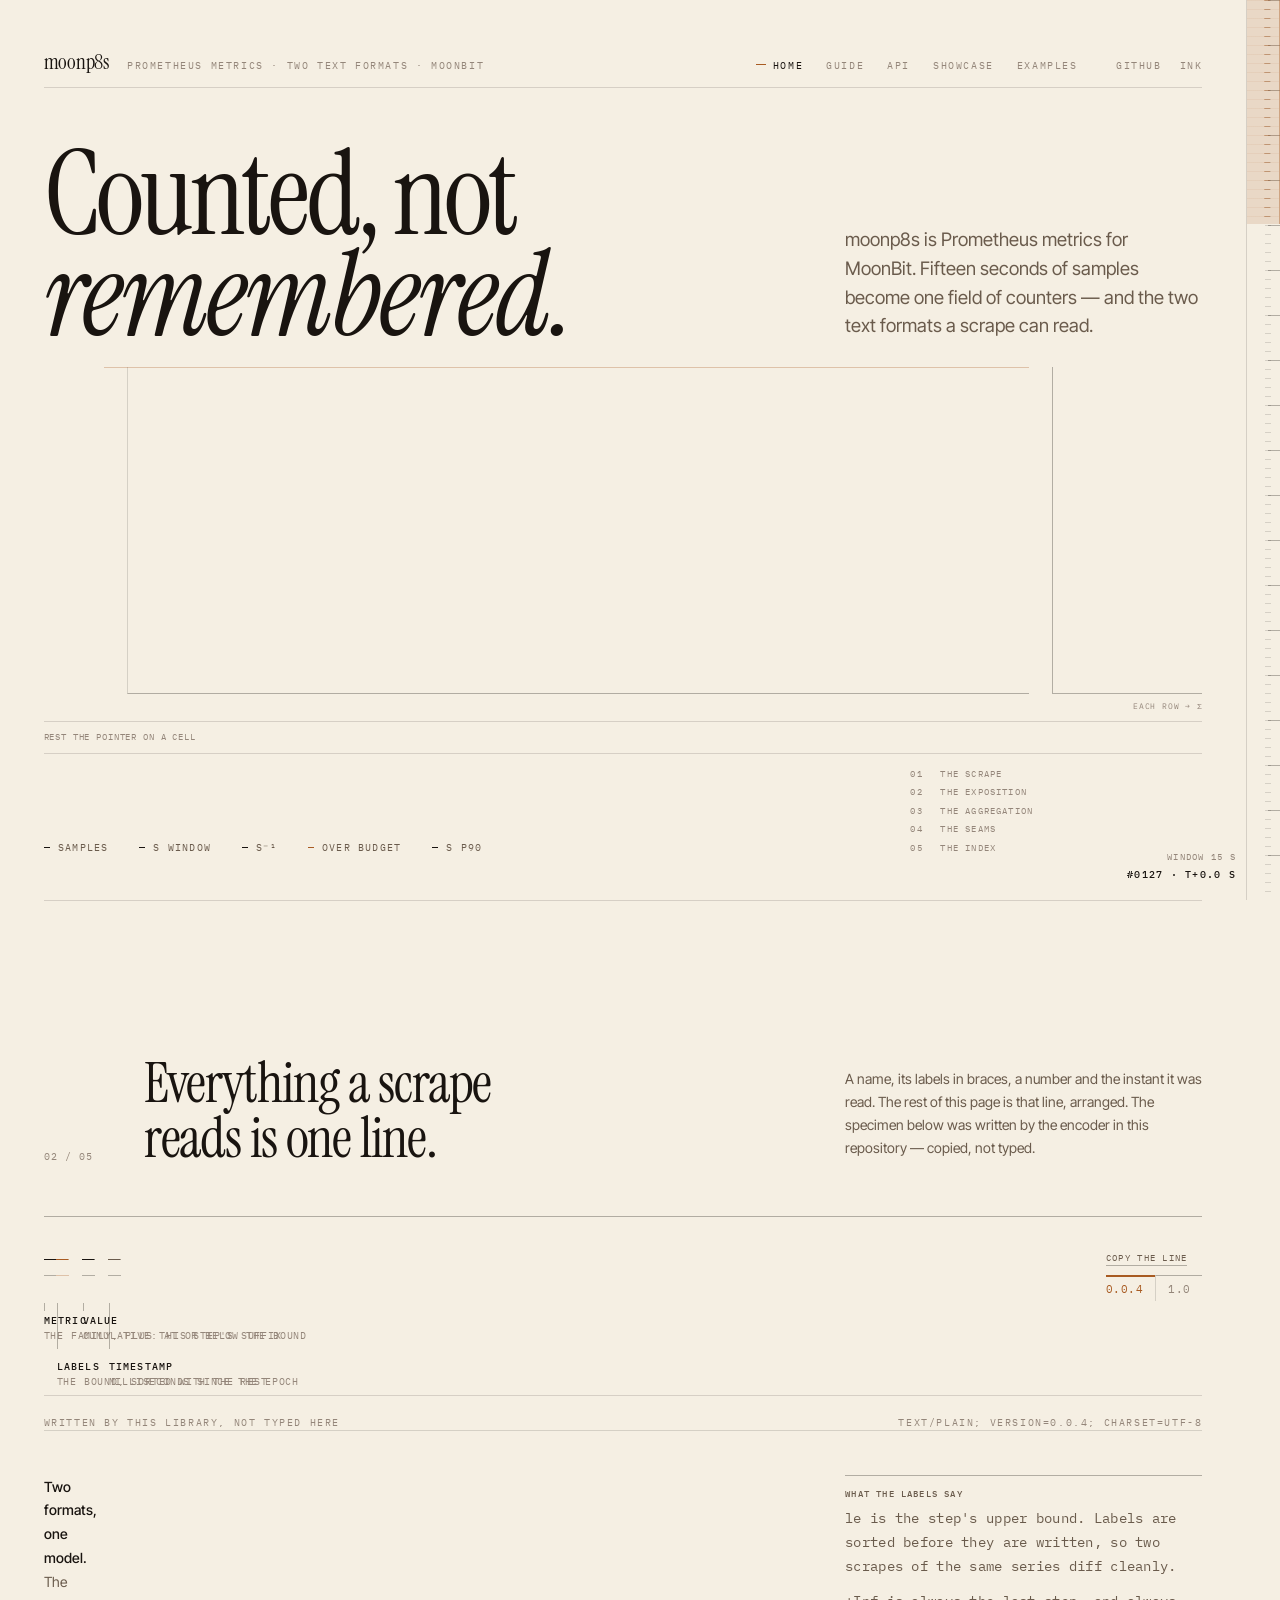
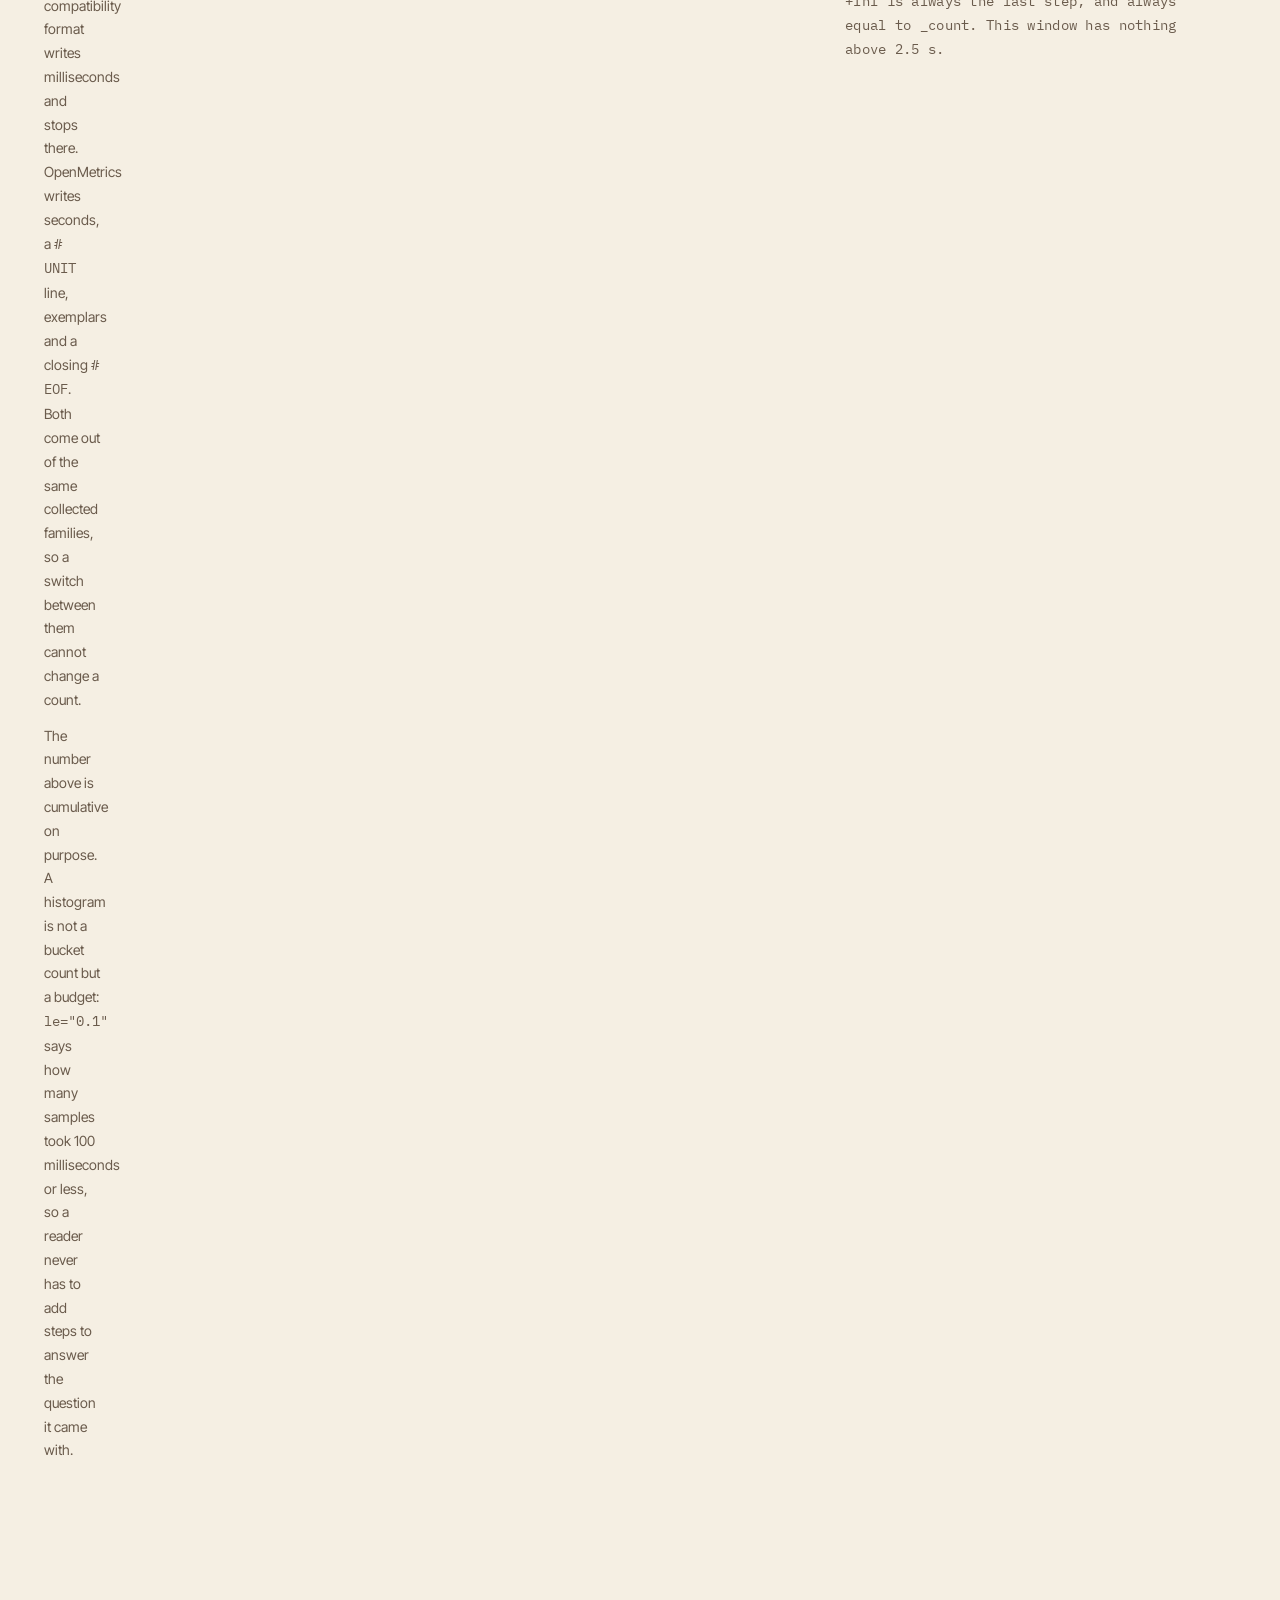
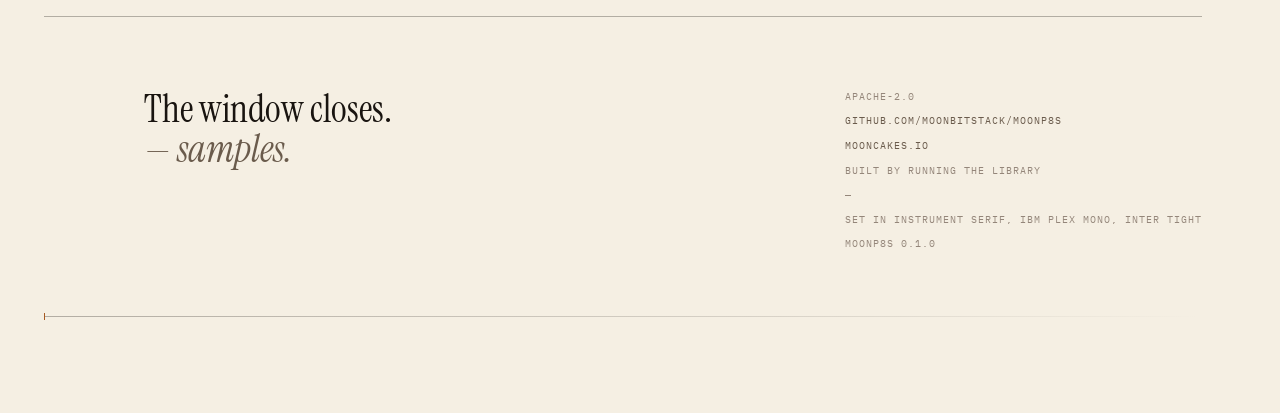
==== docs/index.html @ c06ca7cc "feat(docs): add the front plate, its sample field, and the exposition plate. Signed-off-by: Leo Chen" ====
<!doctype html>
<html lang="en" data-theme="dark">
  <head>
    <meta charset="utf-8" />
    <meta name="viewport" content="width=device-width, initial-scale=1" />
    <title>moonp8s — Prometheus metrics for MoonBit</title>
    <meta
      name="description"
      content="Prometheus metrics for MoonBit: counters, gauges, histograms, summaries and the two text exposition formats a scrape can read."
    />
    <meta name="color-scheme" content="dark light" />
    <link
      rel="icon"
      href="data:image/svg+xml,%3Csvg xmlns='http://www.w3.org/2000/svg' viewBox='0 0 16 16'%3E%3Crect width='16' height='16' fill='%230c0a08'/%3E%3Cpath d='M3 3.5h10M3 8h10M3 12.5h10' stroke='%23f2ebe0' stroke-opacity='.3'/%3E%3Cpath d='M6 2v12' stroke='%23e9a05c'/%3E%3C/svg%3E"
    />
    <link rel="preconnect" href="https://fonts.googleapis.com" />
    <link rel="preconnect" href="https://fonts.gstatic.com" crossorigin />
    <link
      href="https://fonts.googleapis.com/css2?family=Instrument+Serif:ital@0;1&family=IBM+Plex+Mono:wght@400;500&family=Inter+Tight:wght@400;500&display=swap"
      rel="stylesheet"
    />
    <link rel="stylesheet" href="style.css" />
    <script src="theme.js"></script>
    <script src="version.js"></script>
  </head>
  <body data-ruler="window">
    <a class="skip" href="#main">Skip to the text</a>

    <!-- The page's scrollbar: a measuring scale, fixed, so it costs no layout. -->
    <div
      class="ruler"
      id="ruler"
      role="scrollbar"
      aria-controls="main"
      aria-orientation="vertical"
      aria-valuemin="0"
      aria-valuemax="100"
      aria-valuenow="0"
      aria-label="Position in the sheet"
      tabindex="0"
    >
      <div class="ruler-thumb" id="ruler-thumb"></div>
    </div>
    <div class="ruler-readout" aria-hidden="true">
      <span id="readout-window">window 15 s</span>
      <b id="readout-line">#0127 · T+0.0 s</b>
    </div>

    <div class="sheet" id="main">
      <header class="masthead">
        <div class="topline">
          <span class="brand">
            <a class="wordmark" href="./">moonp8s</a>
            <span class="marginalia wide-only"
              >Prometheus metrics · two text formats · MoonBit</span
            >
            <span class="marginalia narrow-only">Prometheus · MoonBit</span>
          </span>
          <nav class="nav" aria-label="Sections">
            <a href="./" aria-current="page">Home</a>
            <a href="guide.html">Guide</a>
            <a href="api.html">API</a>
            <a href="showcase.html">Showcase</a>
            <a href="examples.html">Examples</a>
          </nav>
          <span class="toplinks">
            <a class="toplink" href="https://github.com/moonbitstack/moonp8s">GitHub</a>
            <button class="theme" id="theme" type="button" aria-label="Switch plate">
              paper
            </button>
          </span>
        </div>

        <div class="masthead-head">
          <h1 class="display">Counted, not<br /><em>remembered.</em></h1>
          <p class="lede">
            moonp8s is Prometheus metrics for MoonBit. Fifteen seconds of samples
            become one field of counters — and the two text formats a scrape can
            read.
          </p>
        </div>

        <div class="field-wrap" id="plate-1" data-ruler-section="the scrape">
          <div class="field" id="field">
            <div class="row-labels" id="row-labels" aria-hidden="true"></div>
            <div class="cells" id="cells" role="img" aria-label="Samples of one scrape, by second and by bucket"></div>
            <div class="fold" id="fold" aria-hidden="true"></div>
            <div class="scan" id="scan" aria-hidden="true"></div>
            <div class="budget-rule" id="budget-rule" aria-hidden="true"></div>
          </div>
          <div class="field-axis" aria-hidden="true">
            <span></span>
            <div class="ticks" id="ticks"></div>
            <span class="legend">each row → Σ</span>
          </div>
          <div class="field-readout" id="field-readout">
            <span class="hint">rest the pointer on a cell</span>
            <span id="field-hover"></span>
          </div>
        </div>

        <div class="masthead-foot">
          <div class="facts">
            <span class="fact"><b id="fact-samples">—</b> samples</span>
            <span class="fact"><b id="fact-window">—</b> s window</span>
            <span class="fact"><b id="fact-rate">—</b> s⁻¹</span>
            <span class="fact is-over"><b id="fact-over">—</b> over budget</span>
            <span class="fact"><b id="fact-p90">—</b> s p90</span>
          </div>
          <nav class="masthead-index" aria-label="Plates">
            <a href="#plate-1"><span>01</span>the scrape</a>
            <a href="#plate-2"><span>02</span>the exposition</a>
            <a href="#plate-3"><span>03</span>the aggregation</a>
            <a href="#plate-4"><span>04</span>the seams</a>
            <a href="#plate-5"><span>05</span>the index</a>
          </nav>
        </div>
      </header>

      <section class="plate" id="plate-2" data-ruler-section="the exposition">
        <div class="plate-head">
          <span class="plate-no">02 / 05</span>
          <h2>Everything a scrape reads is one line.</h2>
          <p class="note">
            A name, its labels in braces, a number and the instant it was read. The
            rest of this page is that line, arranged. The specimen below was written
            by the encoder in this repository — copied, not typed.
          </p>
        </div>
        <div class="plate-body">
          <div class="specimen-wrap">
            <div class="specimen-head">
              <p class="specimen" id="specimen">
                <span class="field" data-field="name">—</span><span class="field is-label" data-field="labels">—</span>
                <span class="field is-value" data-field="value">—</span>
                <span class="field is-time" data-field="time">—</span>
              </p>
              <div>
                <button class="copy" type="button" data-copy="#specimen">copy the line</button>
                <div class="stops" role="group" aria-label="Exposition format">
                  <button class="stop" type="button" data-format="text" aria-pressed="true">
                    0.0.4
                  </button>
                  <button class="stop" type="button" data-format="openmetrics" aria-pressed="false">
                    1.0
                  </button>
                </div>
              </div>
            </div>
            <div class="annotations" id="annotations">
              <div class="annotation" data-for="name">
                <b>metric</b>the family, plus this step's suffix
              </div>
              <div class="annotation" data-for="labels">
                <b>labels</b>the bound, sorted with the rest
              </div>
              <div class="annotation" data-for="value">
                <b>value</b>cumulative: at or below the bound
              </div>
              <div class="annotation" data-for="time">
                <b>timestamp</b><span id="time-note">milliseconds since the epoch</span>
              </div>
            </div>
            <div class="specimen-foot">
              <p class="specimen-note marginalia">written by this library, not typed here</p>
              <p class="marginalia" id="content-type">text/plain; version=0.0.4; charset=utf-8</p>
            </div>
          </div>

          <div class="header-note">
            <div>
              <p>
                <b>Two formats, one model.</b> The compatibility format writes
                milliseconds and stops there. OpenMetrics writes seconds, a
                <code># UNIT</code> line, exemplars and a closing <code># EOF</code>.
                Both come out of the same collected families, so a switch between
                them cannot change a count.
              </p>
              <p>
                The number above is cumulative on purpose. A histogram is not a
                bucket count but a budget: <code>le="0.1"</code> says how many
                samples took 100 milliseconds or less, so a reader never has to add
                steps to answer the question it came with.
              </p>
            </div>
            <aside class="side">
              <b>What the labels say</b>
              <p>
                <code>le</code> is the step's upper bound. Labels are sorted before
                they are written, so two scrapes of the same series diff cleanly.
              </p>
              <p>
                <code>+Inf</code> is always the last step, and always equal to
                <code>_count</code>. This window has nothing above 2.5 s.
              </p>
            </aside>
          </div>
        </div>
      </section>

      <footer class="colophon">
        <p class="end">The window closes.<br /><em><span id="end-line">— samples.</span></em></p>
        <div class="meta">
          <span>Apache-2.0</span>
          <a href="https://github.com/moonbitstack/moonp8s">github.com/moonbitstack/moonp8s</a>
          <a href="https://mooncakes.io/docs/moonbitstack/moonp8s">mooncakes.io</a>
          <span>Built by running the library</span>
          <span id="colophon-count">—</span>
          <span>Set in Instrument Serif, IBM Plex Mono, Inter Tight</span>
          <span>moonp8s <span data-version>—</span></span>
        </div>
        <div class="end-tick" aria-hidden="true"></div>
      </footer>
    </div>

    <script type="module" src="engine/moonp8s.js"></script>
    <script type="module" src="site.js"></script>
    <script type="module" src="home.js"></script>
  </body>
</html>
---- docs/style.css ----
/* Copyright 2026 Leo Cheng
   SPDX-License-Identifier: Apache-2.0

   One sheet: a warm dark field and a warm paper field, three faces, one accent,
   rules only. Nothing here is a card, a shadow or a gradient mesh.

   The instrument is a field of samples, not a line: the right edge is the page's
   scrollbar drawn as a measuring scale, and the front plate counts a window into
   it. */

/* ---------------------------------------------------------------- tokens */

:root {
  --pad: clamp(16px, 3.4vw, 56px);
  --max: 1280px;
  /* The scale on the right edge is the scrollbar, so the sheet keeps that much
     room clear rather than drawing under its own hand. */
  --rail: 34px;
  --serif: "Instrument Serif", "Times New Roman", serif;
  --mono: "IBM Plex Mono", ui-monospace, "SFMono-Regular", monospace;
  --sans: "Inter Tight", -apple-system, "Segoe UI", system-ui, sans-serif;

  /* The dark plate: charcoal with a little red in it, the way a darkroom is warm. */
  --field: #0c0a08;
  --field-soft: #14100b;
  --ink: #f2ebe0;
  --ink-dim: #a79b8c;
  --ink-faint: #6e6358;
  --rule: rgba(242, 235, 224, 0.12);
  --rule-strong: rgba(242, 235, 224, 0.26);
  --grid: rgba(242, 235, 224, 0.055);
  --grid-cell: rgba(242, 235, 224, 0.09);
  --accent: #e9a05c;
  --accent-dim: rgba(233, 160, 92, 0.38);
  --accent-raise: rgba(233, 160, 92, 0.58);
  --accent-faint: rgba(233, 160, 92, 0.16);
  --accent-ink: #191006;
}

:root[data-theme="light"] {
  /* The paper plate: uncoated stock, printed in a brown-black ink. */
  --field: #f5efe3;
  --field-soft: #ece4d4;
  --ink: #191410;
  --ink-dim: #6a5b4c;
  --ink-faint: #94867a;
  --rule: rgba(25, 20, 16, 0.14);
  --rule-strong: rgba(25, 20, 16, 0.3);
  --grid: rgba(25, 20, 16, 0.07);
  --grid-cell: rgba(25, 20, 16, 0.11);
  --accent: #a85b22;
  --accent-dim: rgba(168, 91, 34, 0.3);
  --accent-raise: rgba(168, 91, 34, 0.5);
  --accent-faint: rgba(168, 91, 34, 0.16);
  --accent-ink: #f5efe3;
}

*,
*::before,
*::after {
  box-sizing: border-box;
}

/* What the reader sees is what they would type: no `->` drawn as an arrow. Form
   controls do not inherit this, so they are named here as well. */
html,
button,
input,
textarea,
select,
code,
pre {
  font-variant-ligatures: no-contextual;
}

html {
  background: var(--field);
  /* The page scrollbar is the scale on the right edge: a fixed element, so hiding
     the native one costs no layout. Chrome reads the webkit rules; the standard
     properties sit behind the feature query so they cannot win there and turn the
     overflow check into a false pass. */
}

@supports selector(::-webkit-scrollbar) {
  html::-webkit-scrollbar {
    width: 0;
    height: 0;
  }
  pre::-webkit-scrollbar {
    width: 6px;
    height: 6px;
  }
  pre::-webkit-scrollbar-track {
    background: transparent;
  }
  pre::-webkit-scrollbar-thumb {
    background: var(--rule-strong);
    border-radius: 99px;
  }
  pre:hover::-webkit-scrollbar-thumb {
    background: var(--ink-faint);
  }
}

@supports not selector(::-webkit-scrollbar) {
  html {
    scrollbar-width: none;
  }
  pre {
    scrollbar-width: thin;
    scrollbar-color: var(--rule-strong) transparent;
  }
}

body {
  margin: 0;
  padding-right: var(--rail);
  background: var(--field);
  color: var(--ink);
  font-family: var(--sans);
  font-size: 16px;
  line-height: 1.62;
  font-synthesis: none;
  -webkit-font-smoothing: antialiased;
  -webkit-tap-highlight-color: transparent;
  text-rendering: optimizeLegibility;
  transition: background-color 240ms ease, color 240ms ease;
}

/* Interaction surfaces are read with the pointer, not copied: a selection box
   dragged across a field of marks is noise, and it steals the gesture the plate is
   built around. Prose, code, signatures, results and copyable strings stay
   selectable. */
.ruler,
.ruler-readout,
.topline,
.nav,
.masthead-index,
.field,
.field-axis,
.field-readout,
.specimen-head .stops,
.foot,
.colophon .meta a,
.page-kicker,
.plate-no,
.copy,
.marginalia,
.facts,
.lab-hint,
.lab-send {
  -webkit-user-select: none;
  user-select: none;
}

body.is-dragging {
  -webkit-user-select: none;
  user-select: none;
}

.skip {
  position: fixed;
  left: 12px;
  top: -60px;
  z-index: 9;
  padding: 8px 12px;
  background: var(--accent);
  color: var(--accent-ink);
  font-family: var(--mono);
  font-size: 11px;
  letter-spacing: 0.08em;
  transition: top 160ms ease;
}

.skip:focus {
  top: 12px;
}

::selection {
  background: var(--accent);
  color: var(--accent-ink);
}

/* ---------------------------------------------------------------- type */

.display,
h1,
h2,
h3 {
  font-family: var(--serif);
  font-weight: 400;
  letter-spacing: -0.02em;
  margin: 0;
  text-wrap: balance;
}

.display {
  font-size: clamp(50px, 9.2vw, 128px);
  line-height: 0.86;
  letter-spacing: -0.035em;
}

.display em {
  font-style: italic;
  letter-spacing: -0.02em;
}

p {
  margin: 0;
}

.lede {
  font-size: clamp(16px, 1.45vw, 19px);
  line-height: 1.55;
  max-width: 34ch;
  color: var(--ink-dim);
}

.mono,
.marginalia,
.plate-no,
pre,
code,
.index-row {
  font-family: var(--mono);
  font-variant-ligatures: no-contextual;
}

.marginalia {
  font-size: 10px;
  line-height: 1.5;
  letter-spacing: 0.16em;
  text-transform: uppercase;
  color: var(--ink-faint);
  display: block;
}

a {
  color: inherit;
  text-decoration: none;
  border-bottom: 1px solid var(--rule-strong);
  padding-bottom: 1px;
  transition: border-color 160ms ease, color 160ms ease;
}

a:hover {
  color: var(--accent);
  border-color: var(--accent);
}

a:focus-visible,
button:focus-visible {
  outline: 1px solid var(--accent);
  outline-offset: 3px;
}

/* ---------------------------------------------------------------- frame */

.sheet {
  position: relative;
  z-index: 1;
  max-width: var(--max);
  margin: 0 auto;
  padding: 0 var(--pad);
}

/* the scale: the page's own scrollbar */
.ruler {
  position: fixed;
  top: 0;
  right: 0;
  z-index: 4;
  width: var(--rail);
  height: 100vh;
  cursor: grab;
  touch-action: none;
  border-left: 1px solid var(--rule);
  background:
    repeating-linear-gradient(
        to bottom,
        var(--rule) 0 1px,
        transparent 1px 9px
      )
      no-repeat right 9px top 0 / 6px 100%,
    repeating-linear-gradient(
        to bottom,
        var(--rule-strong) 0 1px,
        transparent 1px 45px
      )
      no-repeat right 0 top 0 / 12px 100%;
}

/* The thumb is the moving band: the full width of the rail, a wash of accent
   carrying its own graduations, and a solid accent edge on the right. It is the
   only part that moves, and it moves with the pointer, so the transform has no
   transition — a drag must not lag behind the hand. Only the tone eases. */
.ruler-thumb {
  position: absolute;
  right: 0;
  top: 0;
  width: 100%;
  height: 68px;
  border-right: 1px solid var(--accent);
  background-color: var(--accent-dim);
  background-image:
    repeating-linear-gradient(
      to bottom,
      var(--accent-faint) 0 1px,
      transparent 1px 9px
    ),
    repeating-linear-gradient(to bottom, var(--accent) 0 1px, transparent 1px 9px);
  background-repeat: no-repeat, no-repeat;
  background-position: 0 0, right 9px top 0;
  background-size: 100% 100%, 6px 100%;
  opacity: 0.92;
  transition: opacity 200ms ease, background-color 200ms ease;
}

/* Coming up the sheet, the mark is dimmed but never gone: a scrollbar that hides
   itself at the top reads as a scrollbar that is not there. */
.ruler.is-top .ruler-thumb {
  opacity: 0.5;
}

.ruler:hover .ruler-thumb,
.ruler:focus-visible .ruler-thumb,
body.is-dragging .ruler-thumb {
  opacity: 1;
  background-color: var(--accent-raise);
}

body.is-dragging .ruler {
  cursor: grabbing;
}

.ruler:focus-visible {
  outline: 1px solid var(--accent);
  outline-offset: -1px;
}

/* The readout: window, scrape, second. Three facts about where in the sheet the
   reader is, set as the caption to a scale. */
.ruler-readout {
  position: fixed;
  right: calc(var(--rail) + 10px);
  bottom: 16px;
  z-index: 4;
  text-align: right;
  font-family: var(--mono);
  font-size: 9px;
  letter-spacing: 0.14em;
  text-transform: uppercase;
  color: var(--ink-faint);
  line-height: 1.85;
  pointer-events: none;
}

.ruler-readout b {
  display: block;
  color: var(--ink);
  font-weight: 500;
  font-size: 10px;
}

/* ---------------------------------------------------------------- masthead */

.masthead {
  height: 100svh;
  min-height: 736px;
  display: grid;
  grid-template-rows: auto auto minmax(180px, 1fr) auto;
  gap: 0;
  padding: 0 0 var(--pad);
  position: relative;
}

.narrow-only {
  display: none;
}

.topline {
  display: flex;
  justify-content: space-between;
  align-items: baseline;
  gap: 18px clamp(16px, 3vw, 40px);
  flex-wrap: wrap;
  padding: 0.35em 0 12px;
  border-bottom: 1px solid var(--rule);
  /* The one element that survives a navigation, so a cross-page view transition
     can carry it between the tall front plate and the compact inner plates. */
  view-transition-name: site-header;
}

/* The front plate is allowed the extra drop: the same header, set lower. */
.masthead .topline {
  padding-top: calc(var(--pad) + 8px);
}

.brand {
  display: flex;
  align-items: baseline;
  gap: 18px;
  min-width: 0;
}

.wordmark {
  font-family: var(--serif);
  font-size: 21px;
  line-height: 1;
  letter-spacing: -0.01em;
  color: var(--ink);
  border-bottom: 0;
  padding: 0;
}

.wordmark:hover {
  color: var(--accent);
  border-bottom: 0;
}

.nav {
  display: flex;
  align-items: baseline;
  gap: clamp(12px, 1.8vw, 26px);
  margin-left: auto;
}

.nav a {
  font-family: var(--mono);
  font-size: 10px;
  letter-spacing: 0.16em;
  text-transform: uppercase;
  color: var(--ink-faint);
  border-bottom: 0;
  padding: 0;
  white-space: nowrap;
}

.nav a:hover {
  color: var(--ink);
  border-bottom: 0;
}

.nav a[aria-current="page"] {
  color: var(--ink);
}

.nav a[aria-current="page"]::before {
  content: "";
  display: inline-block;
  width: 10px;
  height: 1px;
  margin-right: 7px;
  background: var(--accent);
  vertical-align: middle;
  transform: translateY(-1px);
}

.toplinks {
  display: flex;
  align-items: baseline;
  gap: 18px;
}

.toplink,
.theme {
  font-family: var(--mono);
  font-size: 10px;
  letter-spacing: 0.16em;
  text-transform: uppercase;
  color: var(--ink-faint);
  border-bottom: 0;
}

.toplink:hover {
  color: var(--ink);
  border-bottom: 0;
}

.theme {
  appearance: none;
  background: none;
  border: 0;
  padding: 0;
  margin: 0;
  cursor: pointer;
  border-bottom: 1px solid transparent;
  transition: color 160ms ease, border-color 160ms ease;
}

.theme:hover {
  color: var(--ink);
  border-bottom-color: var(--rule-strong);
}

.masthead-head {
  display: grid;
  grid-template-columns: repeat(12, minmax(0, 1fr));
  gap: 0 var(--pad);
  align-items: end;
  padding: clamp(26px, 4.6vw, 56px) 0 clamp(10px, 1.6vw, 22px);
}

.masthead-head h1 {
  grid-column: 1 / span 8;
}

.masthead-head .lede {
  grid-column: 9 / span 4;
  padding-bottom: 6px;
}

/* ---------------------------------------------------------------- the field */

/* One scrape, drawn: fifteen columns of seconds across, one row per bucket, every
   sample a hairline where it landed. The column of bars at the right edge is the
   same counters read the other way — each row of the field, summed. */
.field-wrap {
  position: relative;
  display: grid;
  grid-template-rows: minmax(0, 1fr) auto auto;
  min-height: 0;
}

.field {
  position: relative;
  display: grid;
  grid-template-columns: 60px minmax(0, 1fr) clamp(104px, 13%, 176px);
  grid-template-rows: minmax(0, 1fr);
  gap: 0 clamp(12px, 1.8vw, 26px);
  min-height: 0;
}

.row-labels {
  display: grid;
  grid-template-rows: repeat(15, minmax(0, 1fr));
  height: 100%;
  min-height: 0;
}

.row-labels span {
  display: flex;
  align-items: center;
  justify-content: flex-end;
  padding-right: 8px;
  font-family: var(--mono);
  font-size: 8.5px;
  letter-spacing: 0.02em;
  color: var(--ink-dim);
  white-space: nowrap;
}

.row-labels span.is-edge {
  color: var(--ink-faint);
}

.row-labels span.is-budget {
  color: var(--accent);
}

.cells {
  display: grid;
  grid-template-columns: repeat(15, minmax(0, 1fr));
  grid-template-rows: repeat(15, minmax(0, 1fr));
  height: 100%;
  min-height: 0;
  border-left: 1px solid var(--rule);
  border-bottom: 1px solid var(--rule-strong);
}

.cell {
  border-right: 1px solid var(--grid-cell);
  border-top: 1px solid var(--grid-cell);
  display: flex;
  flex-wrap: wrap;
  align-content: flex-end;
  gap: 1px;
  padding: 2px 2px 2px 1px;
  overflow: hidden;
  position: relative;
}

.cell i {
  width: 1px;
  height: 8px;
  background: var(--ink-faint);
  opacity: 0.6;
}

.cell i.is-over {
  background: var(--accent);
  opacity: 1;
}

.cell:hover {
  outline: 1px solid var(--accent-dim);
  outline-offset: -1px;
}

.cell.is-row {
  outline: 1px solid var(--accent-faint);
  outline-offset: -1px;
}

/* The budget: one hairline across the field, on the boundary between the last
   bucket inside the threshold and the first one outside it. */
.budget-rule {
  position: absolute;
  left: 60px;
  right: calc(clamp(104px, 13%, 176px) + clamp(12px, 1.8vw, 26px));
  border-top: 1px solid var(--accent-dim);
  pointer-events: none;
  z-index: 2;
}

/* The scan: one pass, when the plate first comes into view. The only motion the
   field gets, and it says what the plate is about — a window being read. */
.scan {
  position: absolute;
  top: 0;
  bottom: 0;
  width: 1px;
  background: var(--accent);
  opacity: 0;
  pointer-events: none;
  z-index: 3;
}

.field.is-drawn .scan {
  animation: sweep 1500ms cubic-bezier(0.16, 0.8, 0.2, 1) 1;
}

@keyframes sweep {
  0% {
    opacity: 0;
    transform: translateX(0);
  }
  8% {
    opacity: 0.85;
  }
  92% {
    opacity: 0.85;
  }
  100% {
    opacity: 0;
    transform: translateX(var(--sweep, 800px));
  }
}

/* the fold: one bar per row, drawn as the row's own sum */
.fold {
  position: relative;
  display: grid;
  grid-template-rows: repeat(15, minmax(0, 1fr));
  height: 100%;
  min-height: 0;
  border-left: 1px solid var(--rule-strong);
  border-bottom: 1px solid var(--rule-strong);
}

.fold-row {
  position: relative;
  display: flex;
  align-items: center;
  border-top: 1px solid var(--grid);
}

.fold-row i {
  display: block;
  height: 7px;
  width: 0;
  background: var(--ink-faint);
  opacity: 0.75;
  transition: width 900ms cubic-bezier(0.16, 0.8, 0.2, 1);
  transition-delay: calc(var(--i, 0) * 42ms + 240ms);
}

.fold-row i.is-over {
  background: var(--accent);
  opacity: 1;
}

.field.is-drawn .fold-row i {
  width: var(--w, 0%);
}

.fold-row span {
  position: absolute;
  left: calc(var(--w, 0%) + 6px);
  font-family: var(--mono);
  font-size: 8px;
  letter-spacing: 0.02em;
  color: var(--ink-faint);
  white-space: nowrap;
  opacity: 0;
  transition: opacity 240ms ease 700ms;
}

.field.is-drawn .fold-row span {
  opacity: 1;
}

.fold-row.is-row {
  background: var(--accent-faint);
}

.field-axis {
  display: grid;
  grid-template-columns: 60px minmax(0, 1fr) clamp(104px, 13%, 176px);
  gap: 0 clamp(12px, 1.8vw, 26px);
  margin-top: 6px;
}

.field-axis .ticks {
  display: grid;
  grid-template-columns: repeat(15, minmax(0, 1fr));
}

.field-axis .ticks span {
  font-family: var(--mono);
  font-size: 8.5px;
  letter-spacing: 0.04em;
  color: var(--ink-faint);
}

.field-axis .legend {
  font-family: var(--mono);
  font-size: 8px;
  letter-spacing: 0.1em;
  text-transform: uppercase;
  color: var(--ink-faint);
  text-align: right;
  white-space: nowrap;
}

.field-readout {
  display: flex;
  justify-content: space-between;
  gap: 10px 32px;
  margin-top: 8px;
  padding-top: 8px;
  padding-right: 96px;
  border-top: 1px solid var(--rule);
  font-family: var(--mono);
  font-size: 9.5px;
  letter-spacing: 0.06em;
  color: var(--ink-dim);
  min-height: 32px;
  flex-wrap: wrap;
}

.field-readout b {
  color: var(--ink);
  font-weight: 500;
}

.field-readout .hint {
  color: var(--ink-faint);
  text-transform: uppercase;
  letter-spacing: 0.1em;
  font-size: 8.5px;
}

/* ---------------------------------------------------------------- masthead foot */

.masthead-foot {
  display: flex;
  justify-content: space-between;
  align-items: flex-end;
  gap: 16px 40px;
  flex-wrap: wrap;
  padding-top: 12px;
  padding-right: 96px;
  border-top: 1px solid var(--rule);
}

.facts {
  display: flex;
  gap: clamp(14px, 2.4vw, 34px);
  flex-wrap: wrap;
}

.fact {
  font-family: var(--mono);
  font-size: 10px;
  letter-spacing: 0.12em;
  text-transform: uppercase;
  color: var(--ink-dim);
}

.fact b {
  color: var(--ink);
  font-weight: 500;
}

.fact.is-over b {
  color: var(--accent);
}

.masthead-index {
  display: grid;
  gap: 2px;
  min-width: 196px;
}

.masthead-index a {
  display: flex;
  align-items: baseline;
  gap: 12px;
  font-family: var(--mono);
  font-size: 9px;
  letter-spacing: 0.13em;
  text-transform: uppercase;
  color: var(--ink-faint);
  border-bottom: 0;
  padding: 1px 0;
}

.masthead-index a span {
  width: 18px;
  color: var(--ink-faint);
}

.masthead-index a:hover {
  color: var(--ink);
  border-bottom: 0;
}

.masthead-index a:hover span {
  color: var(--accent);
}

/* ---------------------------------------------------------------- plates */

.plate {
  position: relative;
  border-top: 1px solid var(--rule);
  padding: clamp(72px, 12vw, 168px) 0;
  display: grid;
  grid-template-columns: repeat(12, minmax(0, 1fr));
  gap: 0 var(--pad);
}

.plate-head {
  grid-column: 1 / -1;
  display: grid;
  grid-template-columns: repeat(12, minmax(0, 1fr));
  gap: 0 var(--pad);
  align-items: end;
  margin-bottom: clamp(28px, 4vw, 56px);
}

.plate-no {
  grid-column: 1 / span 1;
  font-size: 10px;
  letter-spacing: 0.1em;
  color: var(--ink-faint);
  padding-top: 6px;
}

.plate-head h2 {
  grid-column: 2 / span 6;
  font-size: clamp(30px, 4.4vw, 62px);
  line-height: 0.98;
}

.plate-head .note {
  grid-column: 9 / span 4;
  color: var(--ink-dim);
  font-size: 14px;
  line-height: 1.65;
  padding-bottom: 6px;
}

.plate-body {
  grid-column: 1 / -1;
}

/* ---------------------------------------------------------------- specimen */

.specimen-wrap {
  position: relative;
  border-top: 1px solid var(--rule-strong);
  border-bottom: 1px solid var(--rule);
  padding: clamp(14px, 2vw, 26px) 0 0;
}

.specimen-head {
  display: flex;
  align-items: flex-start;
  justify-content: space-between;
  gap: 18px 24px;
}

.specimen {
  flex: 1 1 auto;
  min-width: 0;
  font-family: var(--mono);
  font-size: clamp(12px, 1.62vw, 21px);
  letter-spacing: -0.005em;
  line-height: 1.5;
  color: var(--ink);
  overflow-wrap: anywhere;
}

.specimen .field {
  position: relative;
  display: inline;
  padding-bottom: 3px;
  border-bottom: 1px solid var(--rule-strong);
}

.specimen .field.is-label {
  color: var(--accent);
  border-bottom-color: var(--accent-dim);
}

.specimen .field.is-value {
  color: var(--ink);
}

.specimen .field.is-time {
  color: var(--ink-dim);
}

.specimen .call {
  color: var(--ink);
}

.specimen-note {
  padding: 9px 0 0;
  text-align: right;
}

.copy {
  appearance: none;
  background: none;
  border: 0;
  border-bottom: 1px solid var(--rule-strong);
  border-radius: 0;
  padding: 0 0 2px;
  margin: 0;
  cursor: pointer;
  font-family: var(--mono);
  font-size: 9px;
  letter-spacing: 0.14em;
  text-transform: uppercase;
  color: var(--ink-dim);
  transition: color 160ms ease, border-color 160ms ease;
}

.copy:hover {
  color: var(--ink);
  border-bottom-color: var(--ink);
}

.copy.is-copied {
  color: var(--accent);
  border-bottom-color: var(--accent);
}

.stops {
  display: flex;
  align-items: baseline;
  gap: 0;
  margin-top: 6px;
}

.stop {
  appearance: none;
  background: none;
  border: 0;
  border-top: 1px solid var(--rule-strong);
  color: var(--ink-faint);
  font-family: var(--mono);
  font-size: 11px;
  letter-spacing: 0.04em;
  padding: 6px 12px 5px 0;
  margin: 0;
  cursor: pointer;
  transition: color 160ms ease, border-color 160ms ease;
  border-radius: 0;
}

.stop + .stop {
  padding-left: 12px;
  border-left: 1px solid var(--rule);
}

.stop:hover {
  color: var(--ink);
}

.stop[aria-pressed="true"] {
  color: var(--accent);
  border-top-color: var(--accent);
  box-shadow: inset 0 1px 0 var(--accent);
}

.annotations {
  position: relative;
  height: 92px;
  margin-top: 2px;
}

.annotation {
  position: absolute;
  top: 0;
  font-family: var(--mono);
  font-size: 10px;
  letter-spacing: 0.08em;
  text-transform: uppercase;
  color: var(--ink-faint);
  line-height: 1.55;
  white-space: nowrap;
  padding-top: 10px;
}

.annotation.is-lifted {
  top: 46px;
}

.annotations .tick {
  position: absolute;
  top: 0;
  width: 1px;
  height: 8px;
  background: var(--rule-strong);
}

.annotation b {
  display: block;
  color: var(--ink);
  font-weight: 500;
  letter-spacing: 0.12em;
}

.specimen-foot {
  display: flex;
  justify-content: space-between;
  align-items: baseline;
  gap: 12px 24px;
  flex-wrap: wrap;
  padding: 10px 0 0;
  border-top: 1px solid var(--rule);
}

.specimen-foot .marginalia {
  text-align: right;
}

.header-note {
  margin-top: clamp(28px, 4vw, 44px);
  display: grid;
  grid-template-columns: repeat(12, minmax(0, 1fr));
  gap: 0 var(--pad);
}

.header-note p {
  grid-column: 2 / span 6;
  color: var(--ink-dim);
  font-size: 14px;
  line-height: 1.7;
}

.header-note p + p {
  margin-top: 12px;
}

.header-note p b {
  color: var(--ink);
  font-weight: 500;
}

.header-note .side {
  grid-column: 9 / span 4;
  font-family: var(--mono);
  font-size: 9.5px;
  line-height: 1.8;
  letter-spacing: 0.03em;
  color: var(--ink-faint);
  border-top: 1px solid var(--rule-strong);
  padding-top: 10px;
  align-self: start;
}

.header-note .side b {
  display: block;
  font-size: 8.5px;
  font-weight: 500;
  letter-spacing: 0.14em;
  text-transform: uppercase;
  color: var(--ink-dim);
  margin-bottom: 6px;
}

.header-note .side code {
  color: var(--ink-dim);
}

/* ---------------------------------------------------------------- colophon */

.colophon {
  border-top: 1px solid var(--rule-strong);
  padding: clamp(36px, 6vw, 72px) 0 clamp(56px, 8vw, 96px);
  display: grid;
  grid-template-columns: repeat(12, minmax(0, 1fr));
  gap: 0 var(--pad);
  align-items: start;
}

.colophon .end {
  grid-column: 2 / span 4;
  font-family: var(--serif);
  font-size: clamp(24px, 3vw, 40px);
  line-height: 1.05;
}

.colophon .end em {
  font-style: italic;
  color: var(--ink-dim);
}

.colophon .meta {
  grid-column: 9 / span 4;
  display: flex;
  flex-direction: column;
  gap: 8px;
  font-family: var(--mono);
  font-size: 10px;
  letter-spacing: 0.1em;
  text-transform: uppercase;
  color: var(--ink-faint);
}

.colophon .meta a {
  border-bottom: 0;
  color: var(--ink-dim);
}

.colophon .meta a:hover {
  color: var(--accent);
}

.end-tick {
  grid-column: 1 / -1;
  height: 1px;
  margin-top: clamp(36px, 6vw, 64px);
  background: linear-gradient(90deg, var(--rule-strong), var(--rule) 60%, transparent);
  position: relative;
}

.end-tick::before {
  content: "";
  position: absolute;
  left: 0;
  top: -3px;
  width: 1px;
  height: 7px;
  background: var(--accent);
}

/* ---------------------------------------------------------------- narrow */

@media (width <= 1100px) {
  .brand .wide-only {
    display: none;
  }
  .fold-row span {
    display: none;
  }
}

@media (width <= 980px) {
  .masthead {
    height: auto;
    min-height: 0;
    padding-bottom: calc(var(--pad) * 0.6);
  }
  .masthead-head h1,
  .masthead-head .lede {
    grid-column: 1 / -1;
  }
  .masthead-head .lede {
    margin-top: 20px;
    max-width: 46ch;
  }
  .field-wrap {
    min-height: 380px;
  }
  .masthead-foot {
    padding-right: 0;
  }
  .masthead-index {
    display: none;
  }
  .plate-head h2,
  .plate-head .note,
  .plate-no {
    grid-column: 1 / -1;
  }
  .plate-no {
    padding-bottom: 10px;
  }
  .plate-head h2 {
    margin-bottom: 14px;
  }
  .header-note p {
    grid-column: 1 / -1;
  }
  .header-note .side {
    grid-column: 1 / -1;
    margin-top: 20px;
  }
  .colophon .end,
  .colophon .meta {
    grid-column: 1 / -1;
  }
  .colophon .meta {
    margin-top: 24px;
  }
}

@media (width <= 760px) {
  :root {
    /* A scrollbar still has to be draggable on a phone, but it can be a sliver. */
    --rail: 18px;
  }
  .ruler-readout {
    display: none;
  }
  .brand .marginalia {
    display: none;
  }
  .topline {
    gap: 12px 16px;
  }
  .nav {
    order: 3;
    width: 100%;
    margin-left: 0;
    justify-content: space-between;
    gap: 10px;
    padding-top: 9px;
    border-top: 1px solid var(--rule);
  }
  .field {
    grid-template-columns: 44px minmax(0, 1fr) 70px;
    gap: 0 8px;
  }
  .field-axis {
    grid-template-columns: 44px minmax(0, 1fr) 70px;
    gap: 0 8px;
  }
  .row-labels span {
    font-size: 6.5px;
    padding-right: 5px;
  }
  .cell i {
    height: 5px;
  }
  .budget-rule {
    left: 44px;
    right: calc(70px + 8px);
  }
  .field-axis .ticks span:nth-child(even) {
    visibility: hidden;
  }
  .field-axis .legend {
    font-size: 7px;
  }
  .field-readout {
    padding-right: 0;
    font-size: 9px;
  }
  .field-readout .hint {
    display: none;
  }
  .specimen-head {
    flex-direction: column;
    gap: 12px;
  }
  .specimen-head .copy {
    margin-top: 0;
  }
  .specimen {
    font-size: 11px;
  }
  .annotations {
    position: static;
    height: auto;
    display: flex;
    flex-direction: column;
    gap: 4px;
    padding: 12px 0 14px;
  }
  .annotation {
    position: static;
    white-space: normal;
    padding-top: 0;
    display: flex;
    gap: 8px;
    align-items: baseline;
  }
  .annotation b {
    display: inline;
    min-width: 84px;
  }
  .specimen-foot .marginalia {
    text-align: left;
  }
  .plate {
    padding: 56px 0;
  }
}

@media (width <= 640px) {
  .display {
    font-size: clamp(42px, 14vw, 72px);
  }
  .field-wrap {
    min-height: 320px;
  }
  .facts {
    gap: 6px 16px;
  }
  .fact {
    font-size: 9.5px;
    letter-spacing: 0.08em;
  }
  .wide-only {
    display: none;
  }
  .narrow-only {
    display: inline;
  }
}

/* ---------------------------------------------------------------- motion */

@media (prefers-reduced-motion: reduce) {
  *,
  *::before,
  *::after {
    animation-duration: 0.001ms !important;
    animation-iteration-count: 1 !important;
    transition-duration: 0.001ms !important;
  }
  .fold-row i {
    width: var(--w, 0%) !important;
  }
  .fold-row span {
    opacity: 1 !important;
  }
}

/* ---------------------------------------------------------------- crossing */

/* The header is the one named element, so moving between the tall front plate and
   a compact inner plate morphs its box rather than swapping it. Same-origin
   navigations only; a browser without view transitions just lands on the page. */
@view-transition {
  navigation: auto;
}

::view-transition-group(site-header) {
  animation-duration: 340ms;
  animation-timing-function: cubic-bezier(0.16, 0.8, 0.2, 1);
}

/* The sheet as a whole only cross-fades briefly: the header carries the motion,
   and a long page fade would compete with it. */
::view-transition-old(root),
::view-transition-new(root) {
  animation-duration: 180ms;
}

@media (prefers-reduced-motion: reduce) {
  ::view-transition-group(*),
  ::view-transition-old(*),
  ::view-transition-new(*) {
    animation: none !important;
  }
}
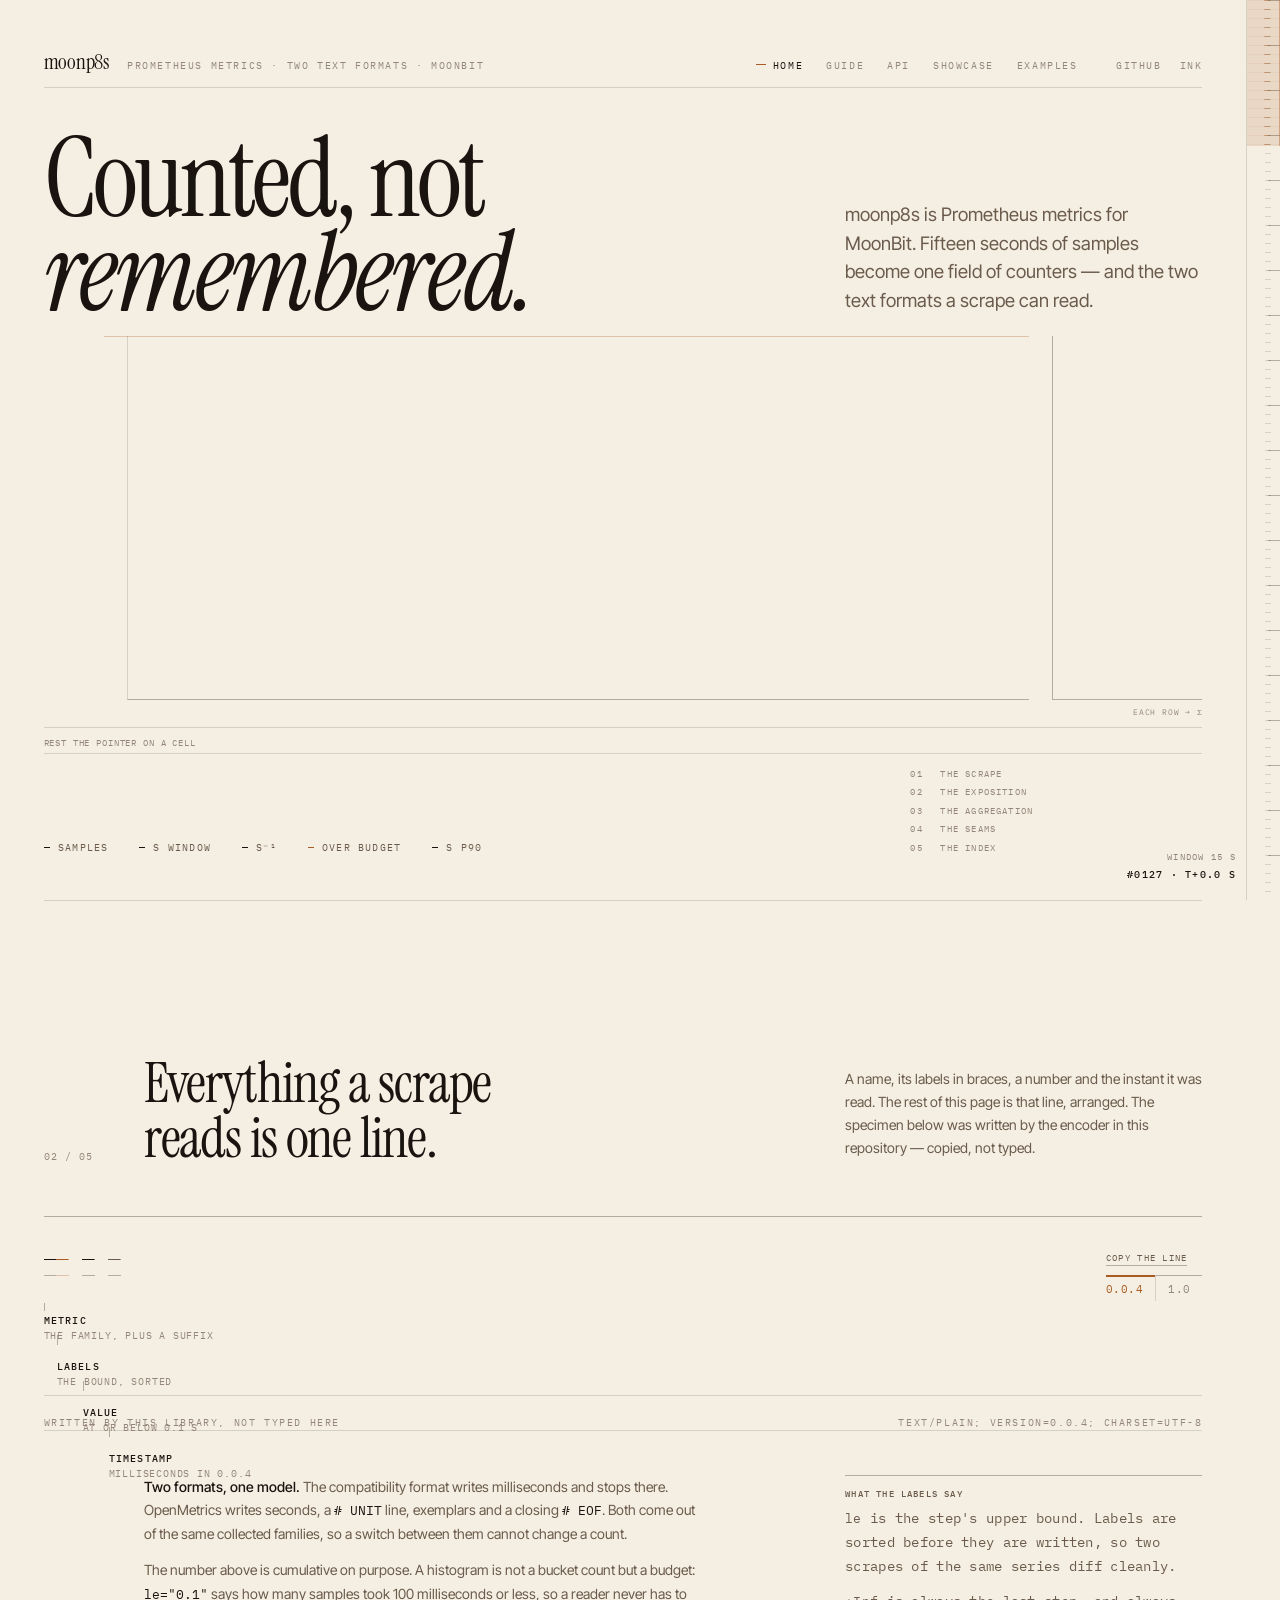
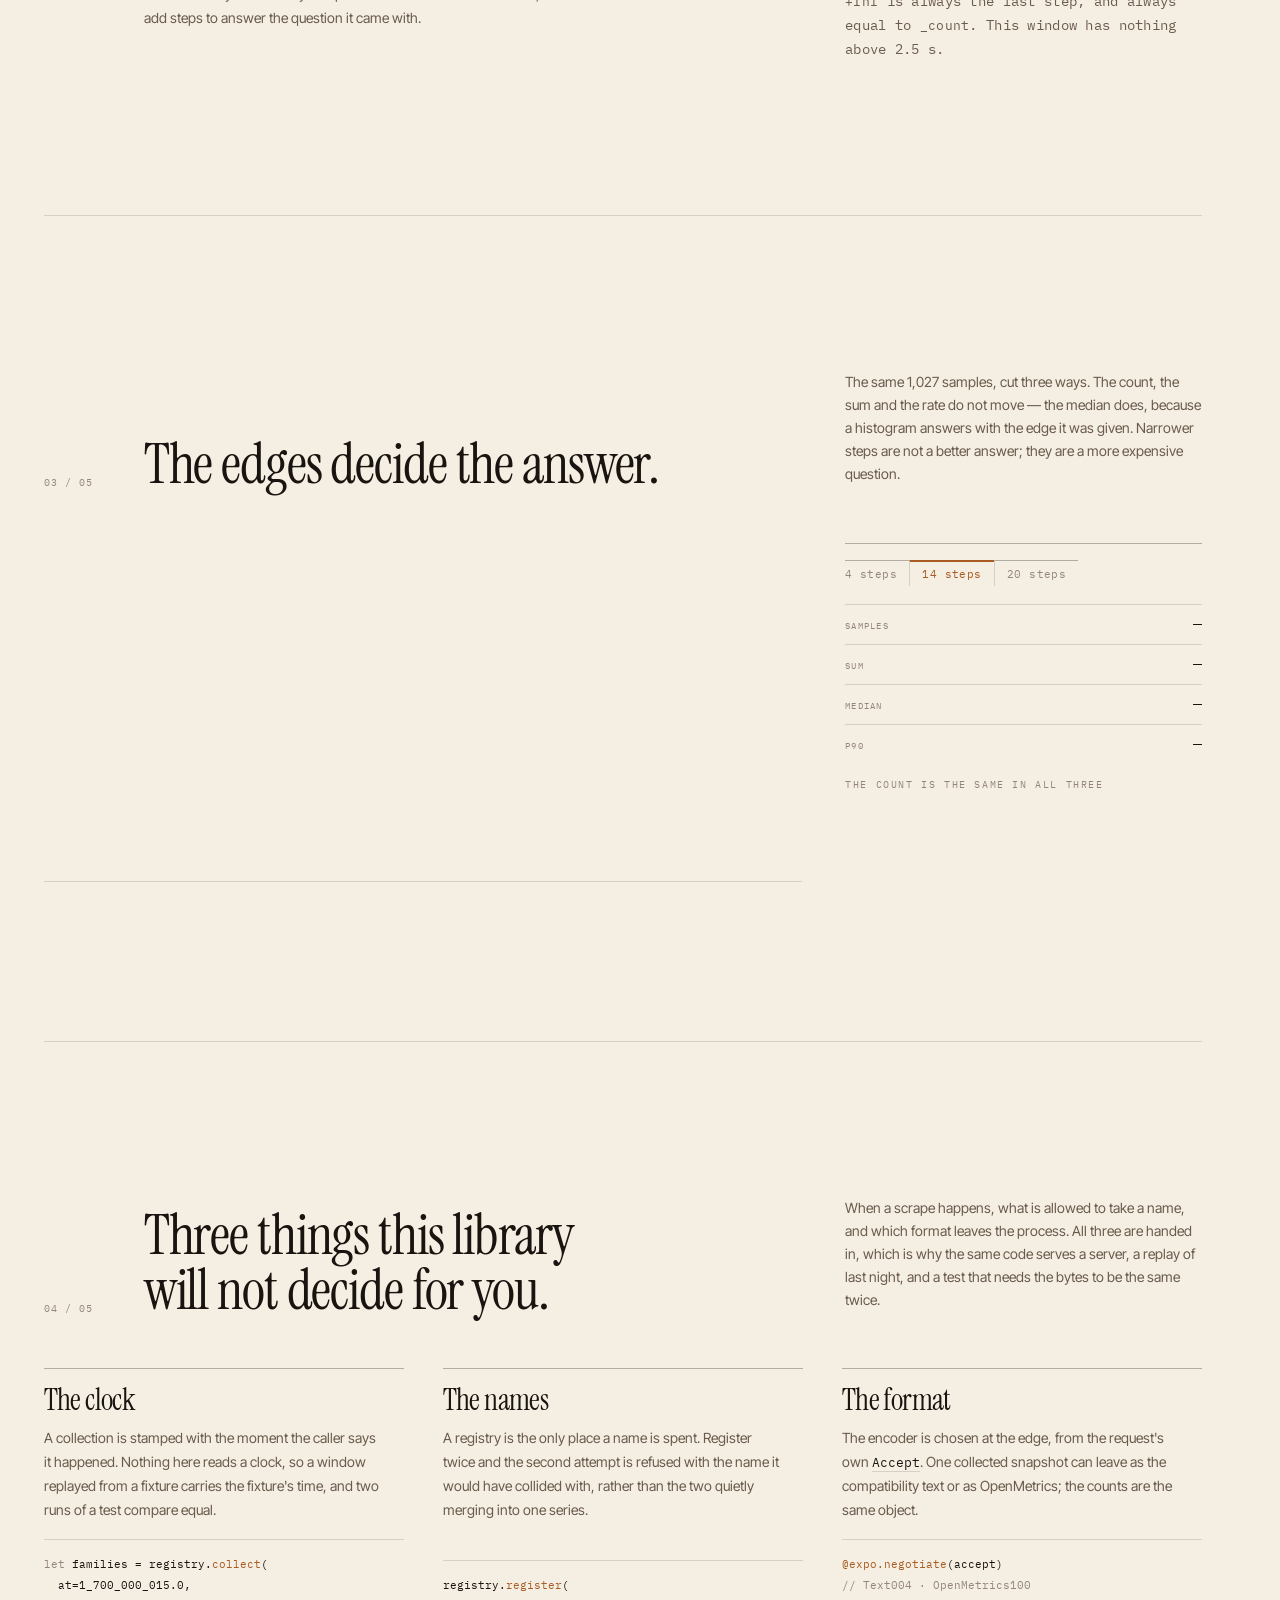
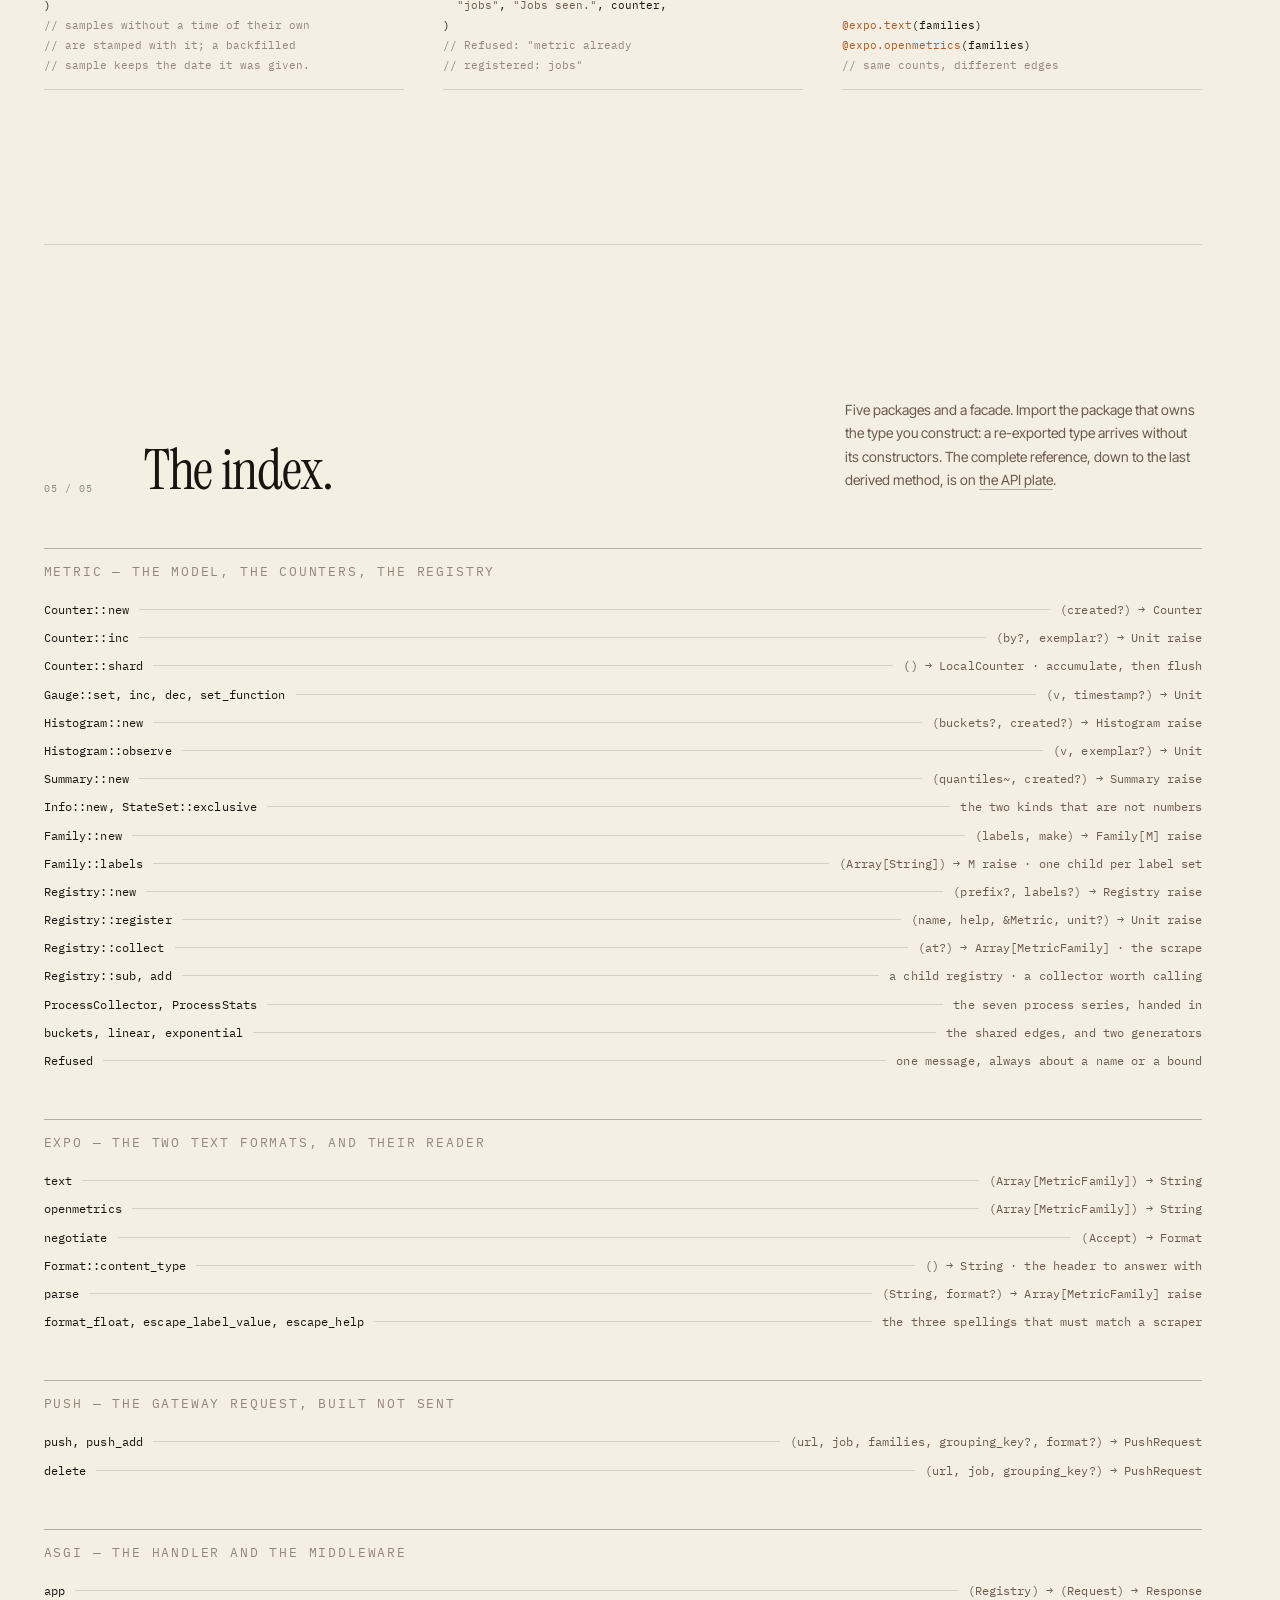
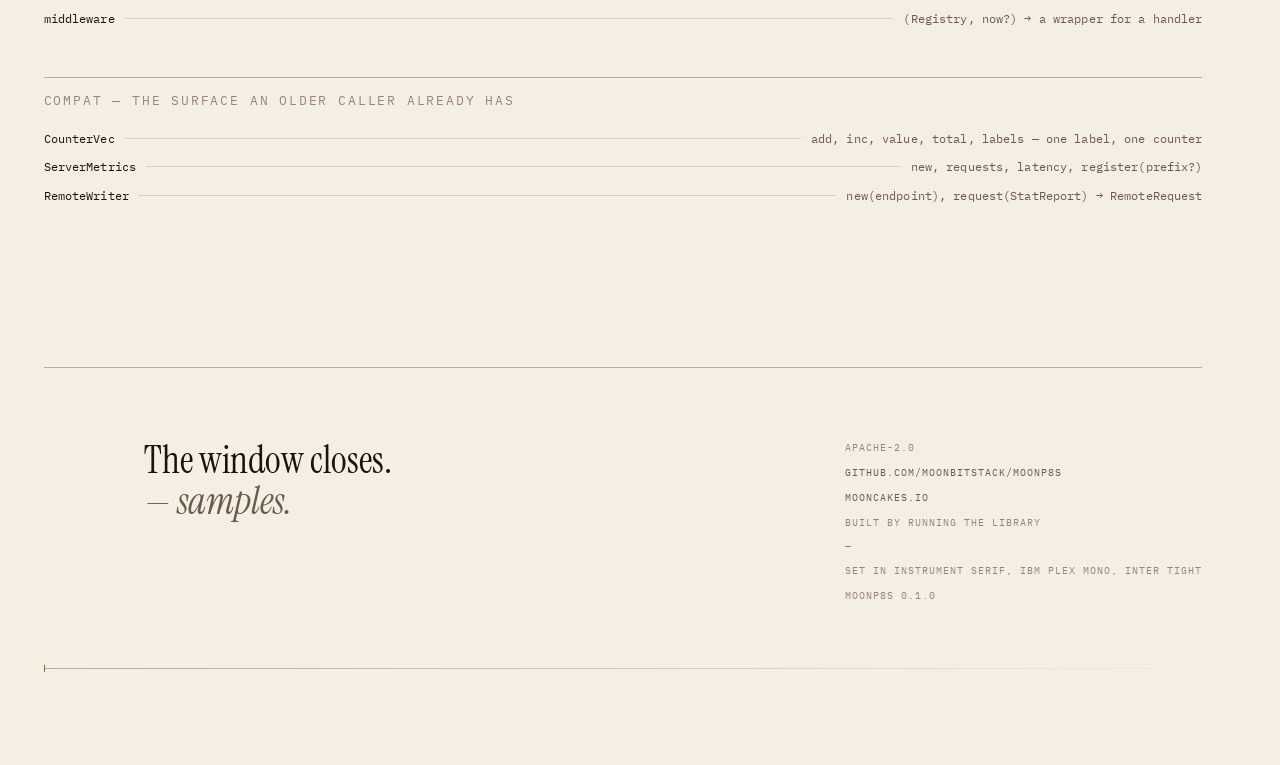
==== commit 734b4f20: "feat(docs): add the guide, the generated reference, the showcase, examples and 404. Signed-off-by: L" ====
--- a/docs/index.html
+++ b/docs/index.html
@@ -149,16 +149,16 @@
             </div>
             <div class="annotations" id="annotations">
               <div class="annotation" data-for="name">
-                <b>metric</b>the family, plus this step's suffix
+                <b>metric</b>the family, plus a suffix
               </div>
               <div class="annotation" data-for="labels">
-                <b>labels</b>the bound, sorted with the rest
+                <b>labels</b>the bound, sorted
               </div>
               <div class="annotation" data-for="value">
-                <b>value</b>cumulative: at or below the bound
+                <b>value</b>at or below 0.1 s
               </div>
               <div class="annotation" data-for="time">
-                <b>timestamp</b><span id="time-note">milliseconds since the epoch</span>
+                <b>timestamp</b><span id="time-note">milliseconds in 0.0.4</span>
               </div>
             </div>
             <div class="specimen-foot">
@@ -168,7 +168,7 @@
           </div>
 
           <div class="header-note">
-            <div>
+            <div class="prose">
               <p>
                 <b>Two formats, one model.</b> The compatibility format writes
                 milliseconds and stops there. OpenMetrics writes seconds, a
@@ -194,6 +194,169 @@
                 <code>_count</code>. This window has nothing above 2.5 s.
               </p>
             </aside>
+          </div>
+        </div>
+      </section>
+
+
+      <section class="plate" id="plate-3" data-ruler-section="the aggregation">
+        <div class="plate-head">
+          <span class="plate-no">03 / 05</span>
+          <h2>The edges decide the answer.</h2>
+          <p class="note">
+            The same 1,027 samples, cut three ways. The count, the sum and the rate do
+            not move — the median does, because a histogram answers with the edge it
+            was given. Narrower steps are not a better answer; they are a more
+            expensive question.
+          </p>
+        </div>
+        <div class="plate-body aggregate">
+          <div class="agg-plot">
+            <svg id="agg-svg" aria-hidden="true"></svg>
+            <div class="agg-axis" id="agg-axis"></div>
+          </div>
+          <div class="agg-side">
+            <div class="stops" role="group" aria-label="Bucket layout">
+              <button class="stop" type="button" data-binning="0" aria-pressed="false">
+                4 steps
+              </button>
+              <button class="stop" type="button" data-binning="1" aria-pressed="true">
+                14 steps
+              </button>
+              <button class="stop" type="button" data-binning="2" aria-pressed="false">
+                20 steps
+              </button>
+            </div>
+            <dl class="agg-read">
+              <div><dt>samples</dt><dd id="agg-n">—</dd></div>
+              <div><dt>sum</dt><dd id="agg-sum">—</dd></div>
+              <div><dt>median</dt><dd id="agg-median">—</dd></div>
+              <div><dt>p90</dt><dd id="agg-p90">—</dd></div>
+            </dl>
+            <p class="marginalia agg-hint" id="agg-hint">the count is the same in all three</p>
+          </div>
+        </div>
+      </section>
+
+      <section class="plate" id="plate-4" data-ruler-section="the seams">
+        <div class="plate-head">
+          <span class="plate-no">04 / 05</span>
+          <h2>Three things this library will not decide for you.</h2>
+          <p class="note">
+            When a scrape happens, what is allowed to take a name, and which format
+            leaves the process. All three are handed in, which is why the same code
+            serves a server, a replay of last night, and a test that needs the bytes
+            to be the same twice.
+          </p>
+        </div>
+        <div class="plate-body seams">
+          <div class="seam">
+            <h3>The clock</h3>
+            <p>
+              A collection is stamped with the moment the caller says it happened.
+              Nothing here reads a clock, so a window replayed from a fixture carries
+              the fixture's time, and two runs of a test compare equal.
+            </p>
+            <!-- nocheck: a fragment, not a program -->
+            <pre><code><span class="k">let</span> families = registry.<span class="a">collect</span>(
+  at=1_700_000_015.0,
+)
+<span class="c">// samples without a time of their own
+// are stamped with it; a backfilled
+// sample keeps the date it was given.</span></code></pre>
+          </div>
+          <div class="seam">
+            <h3>The names</h3>
+            <p>
+              A registry is the only place a name is spent. Register twice and the
+              second attempt is refused with the name it would have collided with,
+              rather than the two quietly merging into one series.
+            </p>
+            <!-- nocheck: a fragment, not a program -->
+            <pre><code>registry.<span class="a">register</span>(
+  <span class="s">"jobs"</span>, <span class="s">"Jobs seen."</span>, counter,
+)
+<span class="c">// Refused: "metric already
+// registered: jobs"</span></code></pre>
+          </div>
+          <div class="seam">
+            <h3>The format</h3>
+            <p>
+              The encoder is chosen at the edge, from the request's own
+              <code>Accept</code>. One collected snapshot can leave as the
+              compatibility text or as OpenMetrics; the counts are the same object.
+            </p>
+            <!-- nocheck: a fragment, not a program -->
+            <pre><code><span class="a">@expo.negotiate</span>(accept)
+<span class="c">// Text004 · OpenMetrics100</span>
+
+<span class="a">@expo.text</span>(families)
+<span class="a">@expo.openmetrics</span>(families)
+<span class="c">// same counts, different edges</span></code></pre>
+          </div>
+        </div>
+      </section>
+
+      <section class="plate" id="plate-5" data-ruler-section="the index">
+        <div class="plate-head">
+          <span class="plate-no">05 / 05</span>
+          <h2>The index.</h2>
+          <p class="note">
+            Five packages and a facade. Import the package that owns the type you
+            construct: a re-exported type arrives without its constructors. The
+            complete reference, down to the last derived method, is on
+            <a href="api.html">the API plate</a>.
+          </p>
+        </div>
+        <div class="plate-body">
+          <div class="index-group">
+            <h3>metric — the model, the counters, the registry</h3>
+            <div class="index-row"><span class="name">Counter::new</span><span class="leader"></span><span class="sig">(created?) → Counter</span></div>
+            <div class="index-row"><span class="name">Counter::inc</span><span class="leader"></span><span class="sig">(by?, exemplar?) → Unit raise</span></div>
+            <div class="index-row"><span class="name">Counter::shard</span><span class="leader"></span><span class="sig">() → LocalCounter · accumulate, then flush</span></div>
+            <div class="index-row"><span class="name">Gauge::set, inc, dec, set_function</span><span class="leader"></span><span class="sig">(v, timestamp?) → Unit</span></div>
+            <div class="index-row"><span class="name">Histogram::new</span><span class="leader"></span><span class="sig">(buckets?, created?) → Histogram raise</span></div>
+            <div class="index-row"><span class="name">Histogram::observe</span><span class="leader"></span><span class="sig">(v, exemplar?) → Unit</span></div>
+            <div class="index-row"><span class="name">Summary::new</span><span class="leader"></span><span class="sig">(quantiles~, created?) → Summary raise</span></div>
+            <div class="index-row"><span class="name">Info::new, StateSet::exclusive</span><span class="leader"></span><span class="sig">the two kinds that are not numbers</span></div>
+            <div class="index-row"><span class="name">Family::new</span><span class="leader"></span><span class="sig">(labels, make) → Family[M] raise</span></div>
+            <div class="index-row"><span class="name">Family::labels</span><span class="leader"></span><span class="sig">(Array[String]) → M raise · one child per label set</span></div>
+            <div class="index-row"><span class="name">Registry::new</span><span class="leader"></span><span class="sig">(prefix?, labels?) → Registry raise</span></div>
+            <div class="index-row"><span class="name">Registry::register</span><span class="leader"></span><span class="sig">(name, help, &amp;Metric, unit?) → Unit raise</span></div>
+            <div class="index-row"><span class="name">Registry::collect</span><span class="leader"></span><span class="sig">(at?) → Array[MetricFamily] · the scrape</span></div>
+            <div class="index-row"><span class="name">Registry::sub, add</span><span class="leader"></span><span class="sig">a child registry · a collector worth calling</span></div>
+            <div class="index-row"><span class="name">ProcessCollector, ProcessStats</span><span class="leader"></span><span class="sig">the seven process series, handed in</span></div>
+            <div class="index-row"><span class="name">buckets, linear, exponential</span><span class="leader"></span><span class="sig">the shared edges, and two generators</span></div>
+            <div class="index-row"><span class="name">Refused</span><span class="leader"></span><span class="sig">one message, always about a name or a bound</span></div>
+          </div>
+
+          <div class="index-group">
+            <h3>expo — the two text formats, and their reader</h3>
+            <div class="index-row"><span class="name">text</span><span class="leader"></span><span class="sig">(Array[MetricFamily]) → String</span></div>
+            <div class="index-row"><span class="name">openmetrics</span><span class="leader"></span><span class="sig">(Array[MetricFamily]) → String</span></div>
+            <div class="index-row"><span class="name">negotiate</span><span class="leader"></span><span class="sig">(Accept) → Format</span></div>
+            <div class="index-row"><span class="name">Format::content_type</span><span class="leader"></span><span class="sig">() → String · the header to answer with</span></div>
+            <div class="index-row"><span class="name">parse</span><span class="leader"></span><span class="sig">(String, format?) → Array[MetricFamily] raise</span></div>
+            <div class="index-row"><span class="name">format_float, escape_label_value, escape_help</span><span class="leader"></span><span class="sig">the three spellings that must match a scraper</span></div>
+          </div>
+
+          <div class="index-group">
+            <h3>push — the gateway request, built not sent</h3>
+            <div class="index-row"><span class="name">push, push_add</span><span class="leader"></span><span class="sig">(url, job, families, grouping_key?, format?) → PushRequest</span></div>
+            <div class="index-row"><span class="name">delete</span><span class="leader"></span><span class="sig">(url, job, grouping_key?) → PushRequest</span></div>
+          </div>
+
+          <div class="index-group">
+            <h3>asgi — the handler and the middleware</h3>
+            <div class="index-row"><span class="name">app</span><span class="leader"></span><span class="sig">(Registry) → (Request) → Response</span></div>
+            <div class="index-row"><span class="name">middleware</span><span class="leader"></span><span class="sig">(Registry, now?) → a wrapper for a handler</span></div>
+          </div>
+
+          <div class="index-group">
+            <h3>compat — the surface an older caller already has</h3>
+            <div class="index-row"><span class="name">CounterVec</span><span class="leader"></span><span class="sig">add, inc, value, total, labels — one label, one counter</span></div>
+            <div class="index-row"><span class="name">ServerMetrics</span><span class="leader"></span><span class="sig">new, requests, latency, register(prefix?)</span></div>
+            <div class="index-row"><span class="name">RemoteWriter</span><span class="leader"></span><span class="sig">new(endpoint), request(StatReport) → RemoteRequest</span></div>
           </div>
         </div>
       </section>
--- a/docs/style.css
+++ b/docs/style.css
@@ -139,6 +139,8 @@
 .field,
 .field-axis,
 .field-readout,
+.annotations,
+.colophon,
 .specimen-head .stops,
 .foot,
 .colophon .meta a,
@@ -195,7 +197,7 @@
 }
 
 .display {
-  font-size: clamp(50px, 9.2vw, 128px);
+  font-size: clamp(48px, 8.6vw, 120px);
   line-height: 0.86;
   letter-spacing: -0.035em;
 }
@@ -498,7 +500,7 @@
   grid-template-columns: repeat(12, minmax(0, 1fr));
   gap: 0 var(--pad);
   align-items: end;
-  padding: clamp(26px, 4.6vw, 56px) 0 clamp(10px, 1.6vw, 22px);
+  padding: clamp(22px, 3.8vw, 44px) 0 clamp(8px, 1.2vw, 16px);
 }
 
 .masthead-head h1 {
@@ -582,7 +584,7 @@
 
 .cell i {
   width: 1px;
-  height: 8px;
+  height: 6px;
   background: var(--ink-faint);
   opacity: 0.6;
 }
@@ -668,11 +670,10 @@
 .fold-row i {
   display: block;
   height: 7px;
-  width: 0;
+  width: var(--w, 0%);
   background: var(--ink-faint);
   opacity: 0.75;
-  transition: width 900ms cubic-bezier(0.16, 0.8, 0.2, 1);
-  transition-delay: calc(var(--i, 0) * 42ms + 240ms);
+  transform-origin: left center;
 }
 
 .fold-row i.is-over {
@@ -681,7 +682,17 @@
 }
 
 .field.is-drawn .fold-row i {
-  width: var(--w, 0%);
+  animation: grow 720ms cubic-bezier(0.16, 0.8, 0.2, 1) both;
+  animation-delay: calc(var(--i, 0) * 34ms + 180ms);
+}
+
+@keyframes grow {
+  from {
+    transform: scaleX(0);
+  }
+  to {
+    transform: scaleX(1);
+  }
 }
 
 .fold-row span {
@@ -692,12 +703,7 @@
   letter-spacing: 0.02em;
   color: var(--ink-faint);
   white-space: nowrap;
-  opacity: 0;
-  transition: opacity 240ms ease 700ms;
-}
-
-.field.is-drawn .fold-row span {
-  opacity: 1;
+  opacity: 0.9;
 }
 
 .fold-row.is-row {
@@ -745,7 +751,7 @@
   font-size: 9.5px;
   letter-spacing: 0.06em;
   color: var(--ink-dim);
-  min-height: 32px;
+  min-height: 26px;
   flex-wrap: wrap;
 }
 
@@ -893,6 +899,7 @@
 }
 
 .specimen {
+  position: relative;
   flex: 1 1 auto;
   min-width: 0;
   font-family: var(--mono);
@@ -1016,10 +1023,6 @@
   padding-top: 10px;
 }
 
-.annotation.is-lifted {
-  top: 46px;
-}
-
 .annotations .tick {
   position: absolute;
   top: 0;
@@ -1056,8 +1059,11 @@
   gap: 0 var(--pad);
 }
 
+.header-note .prose {
+  grid-column: 2 / span 6;
+}
+
 .header-note p {
-  grid-column: 2 / span 6;
   color: var(--ink-dim);
   font-size: 14px;
   line-height: 1.7;
@@ -1096,6 +1102,1246 @@
 
 .header-note .side code {
   color: var(--ink-dim);
+}
+
+/* ---------------------------------------------------------------- seams */
+
+.seams {
+  display: grid;
+  grid-template-columns: repeat(3, minmax(0, 1fr));
+  gap: clamp(20px, 3vw, 44px);
+}
+
+.seam {
+  border-top: 1px solid var(--rule-strong);
+  padding-top: 14px;
+  display: flex;
+  flex-direction: column;
+}
+
+.seam h3 {
+  font-size: clamp(22px, 2.4vw, 30px);
+  line-height: 1.1;
+  margin-bottom: 10px;
+}
+
+.seam p {
+  color: var(--ink-dim);
+  font-size: 14px;
+  line-height: 1.7;
+  margin-bottom: 18px;
+  max-width: 42ch;
+}
+
+.seam p code {
+  color: var(--ink);
+  font-size: 0.92em;
+  border-bottom: 1px solid var(--rule);
+}
+
+.seam pre {
+  margin-top: auto;
+}
+
+pre {
+  margin: 0;
+  padding: 14px 0;
+  border-top: 1px solid var(--rule);
+  border-bottom: 1px solid var(--rule);
+  overflow-x: auto;
+  font-size: 11.5px;
+  line-height: 1.75;
+  color: var(--ink);
+  tab-size: 2;
+}
+
+pre .k {
+  color: var(--ink-faint);
+}
+
+pre .a {
+  color: var(--accent);
+}
+
+pre .s {
+  color: var(--ink-dim);
+}
+
+pre .c {
+  color: var(--ink-faint);
+}
+
+code {
+  font-size: 0.92em;
+  color: var(--ink);
+  overflow-wrap: anywhere;
+}
+
+/* ---------------------------------------------------------------- aggregation */
+
+.aggregate {
+  display: grid;
+  grid-template-columns: repeat(12, minmax(0, 1fr));
+  gap: 26px var(--pad);
+  align-items: start;
+}
+
+.agg-plot {
+  grid-column: 1 / span 8;
+  min-width: 0;
+}
+
+.agg-plot svg {
+  display: block;
+  width: 100%;
+  height: clamp(240px, 26vw, 340px);
+  overflow: visible;
+}
+
+.agg-axis {
+  display: flex;
+  justify-content: space-between;
+  gap: 4px;
+  margin-top: 6px;
+  border-top: 1px solid var(--rule);
+  padding-top: 5px;
+}
+
+.agg-axis span {
+  font-family: var(--mono);
+  font-size: 8px;
+  letter-spacing: 0.02em;
+  color: var(--ink-faint);
+  white-space: nowrap;
+}
+
+.agg-axis span.is-budget {
+  color: var(--accent);
+}
+
+.agg-side {
+  grid-column: 9 / span 4;
+  min-width: 0;
+  border-top: 1px solid var(--rule-strong);
+  padding-top: 10px;
+}
+
+.agg-read {
+  margin: 18px 0 0;
+  display: grid;
+  gap: 0;
+}
+
+.agg-read > div {
+  display: flex;
+  justify-content: space-between;
+  align-items: baseline;
+  gap: 12px;
+  border-top: 1px solid var(--rule);
+  padding: 7px 0 8px;
+}
+
+.agg-read dt {
+  font-family: var(--mono);
+  font-size: 9px;
+  letter-spacing: 0.14em;
+  text-transform: uppercase;
+  color: var(--ink-faint);
+}
+
+.agg-read dd {
+  margin: 0;
+  font-family: var(--mono);
+  font-size: 15px;
+  color: var(--ink);
+  font-variant-numeric: tabular-nums;
+}
+
+.agg-read dd.is-moved {
+  color: var(--accent);
+}
+
+.agg-hint {
+  margin-top: 12px;
+}
+
+/* ---------------------------------------------------------------- index */
+
+.index-group {
+  border-top: 1px solid var(--rule-strong);
+  padding: 12px 0 4px;
+}
+
+.index-group + .index-group {
+  margin-top: 40px;
+}
+
+.index-group h3 {
+  font-size: 13px;
+  font-family: var(--mono);
+  letter-spacing: 0.14em;
+  text-transform: uppercase;
+  color: var(--ink-faint);
+  margin-bottom: 14px;
+}
+
+.index-row {
+  display: flex;
+  align-items: baseline;
+  gap: 10px;
+  font-size: 12px;
+  line-height: 2.35;
+  letter-spacing: 0.01em;
+}
+
+.index-row .name {
+  color: var(--ink);
+  white-space: nowrap;
+}
+
+/* A rule, not a dot leader: a dotted leader has to be coaxed onto the baseline and
+   sits a pixel wrong at some size or another, and this sheet is nothing but rules. */
+.index-row .leader {
+  flex: 1 1 auto;
+  min-width: 12px;
+  border-bottom: 1px solid var(--rule);
+  transform: translateY(-4px);
+}
+
+.index-row .sig {
+  color: var(--ink-dim);
+  text-align: right;
+  white-space: nowrap;
+}
+
+/* ---------------------------------------------------------------- inner pages */
+
+.page-head {
+  position: relative;
+  display: grid;
+  grid-template-columns: repeat(12, minmax(0, 1fr));
+  gap: 0 var(--pad);
+  align-items: end;
+  padding: clamp(56px, 9vw, 120px) 0 clamp(40px, 5.5vw, 72px);
+}
+
+.page-kicker {
+  grid-column: 1 / span 2;
+  padding-bottom: 10px;
+}
+
+.page-title {
+  grid-column: 3 / span 7;
+  font-size: clamp(42px, 6.8vw, 96px);
+  line-height: 0.92;
+  letter-spacing: -0.035em;
+}
+
+.page-title em {
+  font-style: italic;
+  letter-spacing: -0.02em;
+}
+
+.page-lede {
+  grid-column: 9 / span 4;
+  align-self: end;
+  color: var(--ink-dim);
+  font-size: clamp(15px, 1.3vw, 18px);
+  line-height: 1.6;
+  padding-bottom: 4px;
+}
+
+.page-facts {
+  grid-column: 3 / -1;
+  display: flex;
+  flex-wrap: wrap;
+  gap: 10px clamp(24px, 5vw, 64px);
+  margin: clamp(26px, 3.6vw, 42px) 0 0;
+  padding-top: 12px;
+  border-top: 1px solid var(--rule);
+}
+
+.page-facts div {
+  display: flex;
+  flex-direction: column;
+  gap: 3px;
+}
+
+.page-facts dt {
+  font-family: var(--mono);
+  font-size: 9px;
+  letter-spacing: 0.14em;
+  text-transform: uppercase;
+  color: var(--ink-faint);
+}
+
+.page-facts dd {
+  margin: 0;
+  font-family: var(--mono);
+  font-size: 11px;
+  color: var(--ink);
+}
+
+/* ---------------------------------------------------------------- guide */
+
+.doc-toc {
+  display: grid;
+  grid-template-columns: repeat(3, minmax(0, 1fr));
+  gap: 0 var(--pad);
+  border-top: 1px solid var(--rule-strong);
+  padding: 10px 0 12px;
+}
+
+.doc-toc a {
+  display: flex;
+  align-items: baseline;
+  gap: 10px;
+  font-family: var(--mono);
+  font-size: 9.5px;
+  letter-spacing: 0.1em;
+  text-transform: uppercase;
+  color: var(--ink-dim);
+  border-bottom: 0;
+  padding: 4px 0;
+}
+
+.doc-toc a span {
+  color: var(--ink-faint);
+  width: 20px;
+  flex: 0 0 auto;
+}
+
+.doc-toc a:hover {
+  color: var(--ink);
+  border-bottom: 0;
+}
+
+.doc-toc a:hover span {
+  color: var(--accent);
+}
+
+.doc-toc + .doc-section {
+  border-top: 0;
+}
+
+.doc-section {
+  display: grid;
+  grid-template-columns: repeat(12, minmax(0, 1fr));
+  gap: 0 var(--pad);
+  border-top: 1px solid var(--rule);
+  padding: clamp(40px, 5.5vw, 76px) 0 clamp(46px, 6vw, 88px);
+  scroll-margin-top: 20px;
+}
+
+.doc-mark {
+  grid-column: 1 / span 1;
+  display: flex;
+  flex-direction: column;
+  gap: 8px;
+  padding-top: 6px;
+}
+
+.doc-body {
+  grid-column: 2 / span 7;
+  min-width: 0;
+}
+
+.doc-body h2 {
+  font-size: clamp(26px, 3.4vw, 44px);
+  line-height: 1.02;
+  margin-bottom: 18px;
+}
+
+.doc-body h3 {
+  font-family: var(--mono);
+  font-size: 10px;
+  letter-spacing: 0.14em;
+  text-transform: uppercase;
+  color: var(--ink-faint);
+  font-weight: 400;
+  margin: 32px 0 10px;
+}
+
+.doc-body p {
+  color: var(--ink-dim);
+  font-size: 15.5px;
+  line-height: 1.72;
+  max-width: 64ch;
+  margin: 0 0 14px;
+}
+
+.doc-body p b,
+.doc-body p strong {
+  color: var(--ink);
+  font-weight: 500;
+}
+
+.doc-body a {
+  color: var(--ink);
+}
+
+.doc-body p code,
+.doc-body li code,
+.doc-body dd code,
+.doc-body td code {
+  color: var(--ink);
+  font-size: 0.9em;
+  border-bottom: 1px solid var(--rule);
+  padding-bottom: 1px;
+}
+
+.doc-body ul,
+.doc-body ol {
+  margin: 0 0 18px;
+  padding-left: 18px;
+  color: var(--ink-dim);
+  font-size: 15px;
+  line-height: 1.7;
+  max-width: 62ch;
+}
+
+.doc-body li {
+  margin-bottom: 7px;
+  padding-left: 4px;
+}
+
+.doc-body li::marker {
+  color: var(--ink-faint);
+  font-family: var(--mono);
+  font-size: 0.85em;
+}
+
+.doc-body pre {
+  margin: 22px 0 18px;
+  padding: 16px 18px;
+  border: 0;
+  border-top: 1px solid var(--rule-strong);
+  border-bottom: 1px solid var(--rule);
+  background: none;
+  font-size: 12px;
+  line-height: 1.8;
+  max-width: 100%;
+}
+
+.doc-body pre code {
+  font-size: inherit;
+}
+
+.doc-aside {
+  grid-column: 10 / span 3;
+  border-top: 1px solid var(--rule-strong);
+  padding-top: 10px;
+  font-family: var(--mono);
+  font-size: 10px;
+  line-height: 1.7;
+  color: var(--ink-faint);
+  letter-spacing: 0.02em;
+}
+
+.doc-aside b {
+  display: block;
+  font-size: 9px;
+  font-weight: 500;
+  letter-spacing: 0.14em;
+  text-transform: uppercase;
+  color: var(--ink-dim);
+  margin-bottom: 6px;
+}
+
+.doc-aside p {
+  color: var(--ink-faint);
+  font-size: 10.5px;
+  line-height: 1.65;
+  margin-bottom: 8px;
+  max-width: none;
+}
+
+.doc-aside code {
+  color: var(--ink-dim);
+  font-size: 10px;
+}
+
+.doc-aside a {
+  color: var(--ink-dim);
+  border-bottom-color: var(--rule);
+}
+
+.output-label {
+  margin: 0 0 6px;
+  font-family: var(--mono);
+  font-size: 8.5px;
+  letter-spacing: 0.14em;
+  text-transform: uppercase;
+  color: var(--ink-faint);
+}
+
+/* A result is quoted, not boxed: one rule in the margin, the terminal's own
+   spelling kept, and a horizontal scroll if a line is longer than the column. */
+.doc-body .output {
+  margin: 0 0 20px;
+  padding: 8px 0 8px 14px;
+  border-left: 1px solid var(--rule-strong);
+  font-size: 11.5px;
+  line-height: 1.75;
+  color: var(--ink-dim);
+  white-space: pre;
+  overflow-x: auto;
+}
+
+.table {
+  width: 100%;
+  border-collapse: collapse;
+  margin: 18px 0 22px;
+  font-family: var(--mono);
+  font-size: 11px;
+}
+
+.table th {
+  text-align: left;
+  font-weight: 500;
+  font-size: 8.5px;
+  letter-spacing: 0.14em;
+  text-transform: uppercase;
+  color: var(--ink-faint);
+  border-bottom: 1px solid var(--rule-strong);
+  padding: 0 14px 7px 0;
+}
+
+.table td {
+  color: var(--ink-dim);
+  border-bottom: 1px solid var(--rule);
+  padding: 8px 14px 8px 0;
+  vertical-align: top;
+  overflow-wrap: anywhere;
+}
+
+.table tr td:first-child {
+  color: var(--ink);
+  white-space: nowrap;
+}
+
+kbd {
+  font-family: var(--mono);
+  font-size: 0.85em;
+  border: 1px solid var(--rule-strong);
+  border-bottom-width: 2px;
+  border-radius: 2px;
+  padding: 0 4px;
+  color: var(--ink-dim);
+}
+
+/* ---------------------------------------------------------------- reference */
+
+.api-head .page-title {
+  grid-column: 3 / span 8;
+}
+
+.api-layout {
+  display: grid;
+  grid-template-columns: repeat(12, minmax(0, 1fr));
+  gap: 0 var(--pad);
+  border-top: 1px solid var(--rule-strong);
+}
+
+.api-contents {
+  grid-column: 1 / span 3;
+  align-self: start;
+  position: sticky;
+  top: 24px;
+  padding: 22px 0 40px;
+}
+
+.api-filter-wrap {
+  display: flex;
+  flex-direction: column;
+  gap: 2px;
+  padding-bottom: 8px;
+  margin-bottom: 16px;
+}
+
+.api-filter-wrap label {
+  font-family: var(--mono);
+  font-size: 8.5px;
+  letter-spacing: 0.14em;
+  text-transform: uppercase;
+  color: var(--ink-faint);
+}
+
+#api-filter {
+  appearance: none;
+  background: none;
+  border: 0;
+  border-bottom: 1px solid var(--rule-strong);
+  border-radius: 0;
+  padding: 4px 0 6px;
+  margin: 0;
+  font-family: var(--mono);
+  font-size: 13px;
+  color: var(--ink);
+  outline: none;
+  transition: border-color 160ms ease;
+}
+
+#api-filter::placeholder {
+  color: var(--ink-faint);
+}
+
+#api-filter:focus {
+  border-bottom-color: var(--accent);
+}
+
+.api-count {
+  font-family: var(--mono);
+  font-size: 9px;
+  letter-spacing: 0.1em;
+  text-transform: uppercase;
+  color: var(--ink-faint);
+}
+
+.api-count b {
+  color: var(--ink-dim);
+  font-weight: 400;
+}
+
+.api-toc {
+  display: flex;
+  flex-direction: column;
+  gap: 2px;
+}
+
+.api-toc a {
+  display: flex;
+  justify-content: space-between;
+  align-items: baseline;
+  gap: 10px;
+  font-family: var(--mono);
+  font-size: 10px;
+  letter-spacing: 0.08em;
+  color: var(--ink-faint);
+  border-bottom: 0;
+  padding: 4px 0;
+}
+
+.api-toc a:hover {
+  color: var(--ink);
+  border-bottom: 0;
+}
+
+.api-hint {
+  margin-top: 18px;
+  font-family: var(--mono);
+  font-size: 9px;
+  line-height: 1.8;
+  letter-spacing: 0.04em;
+  color: var(--ink-faint);
+}
+
+.api-packages {
+  grid-column: 4 / -1;
+  min-width: 0;
+}
+
+.api-package {
+  padding: clamp(32px, 4.5vw, 58px) 0 40px;
+  scroll-margin-top: 16px;
+}
+
+.api-package + .api-package {
+  border-top: 1px solid var(--rule);
+}
+
+.api-package-head {
+  display: grid;
+  grid-template-columns: repeat(8, minmax(0, 1fr));
+  gap: 4px 16px;
+  align-items: baseline;
+  margin-bottom: 26px;
+}
+
+.api-package-head .plate-no {
+  grid-column: 1 / span 1;
+}
+
+.api-package-head h2 {
+  grid-column: 2 / span 4;
+  font-size: clamp(30px, 4vw, 50px);
+  line-height: 1;
+}
+
+.api-package-head code {
+  grid-column: 6 / span 3;
+  text-align: right;
+  font-family: var(--mono);
+  font-size: 9.5px;
+  color: var(--ink-faint);
+  overflow-wrap: anywhere;
+}
+
+.api-package-head p {
+  grid-column: 2 / -1;
+  color: var(--ink-dim);
+  font-size: 13.5px;
+  line-height: 1.7;
+  max-width: 68ch;
+  margin-top: 12px;
+}
+
+.api-group {
+  margin-top: 26px;
+}
+
+.api-group-title {
+  font-family: var(--mono);
+  font-size: 8.5px;
+  font-weight: 400;
+  letter-spacing: 0.16em;
+  text-transform: uppercase;
+  color: var(--ink-faint);
+  border-bottom: 1px solid var(--rule-strong);
+  padding-bottom: 7px;
+  margin-bottom: 0;
+}
+
+.api-entry {
+  border-bottom: 1px solid var(--rule);
+  padding: 12px 0 14px;
+  scroll-margin-top: 16px;
+}
+
+.api-entry:target {
+  background: linear-gradient(90deg, var(--accent-dim), transparent 46%);
+  box-shadow: inset 2px 0 0 var(--accent);
+  padding-left: 12px;
+  margin-left: -12px;
+}
+
+.api-line {
+  display: flex;
+  flex-wrap: wrap;
+  align-items: baseline;
+  gap: 4px 10px;
+}
+
+.api-kind {
+  font-family: var(--mono);
+  font-size: 8px;
+  letter-spacing: 0.12em;
+  text-transform: uppercase;
+  color: var(--ink-faint);
+  border: 1px solid var(--rule);
+  padding: 1px 4px;
+  line-height: 1.5;
+  white-space: nowrap;
+}
+
+.api-name {
+  font-family: var(--mono);
+  font-size: 13.5px;
+  font-weight: 500;
+  letter-spacing: -0.01em;
+  color: var(--ink);
+}
+
+.api-sig {
+  font-family: var(--mono);
+  font-size: 11px;
+  letter-spacing: 0.01em;
+  color: var(--ink-dim);
+  overflow-wrap: anywhere;
+}
+
+.api-meta {
+  font-family: var(--mono);
+  font-size: 8.5px;
+  letter-spacing: 0.1em;
+  text-transform: uppercase;
+  color: var(--ink-faint);
+  margin-left: auto;
+}
+
+.api-doc {
+  margin-top: 6px;
+}
+
+.api-doc p {
+  color: var(--ink-dim);
+  font-size: 12.5px;
+  line-height: 1.72;
+  max-width: 74ch;
+  margin-bottom: 6px;
+}
+
+.api-doc p code {
+  color: var(--ink);
+  font-size: 0.92em;
+  border-bottom: 1px solid var(--rule);
+}
+
+.api-fields {
+  margin: 10px 0 2px;
+  display: grid;
+  gap: 4px;
+}
+
+.api-fields > div {
+  display: grid;
+  grid-template-columns: 150px minmax(0, 1fr);
+  gap: 8px 14px;
+  align-items: baseline;
+}
+
+.api-fields dt {
+  font-family: var(--mono);
+  font-size: 11px;
+  color: var(--ink);
+}
+
+.api-fields dd {
+  margin: 0;
+  font-family: var(--mono);
+  font-size: 10.5px;
+  color: var(--ink-faint);
+  overflow-wrap: anywhere;
+}
+
+.api-fields .api-field-doc {
+  grid-column: 2;
+  font-family: var(--sans);
+  font-size: 11.5px;
+  color: var(--ink-faint);
+}
+
+.api-variants {
+  margin: 10px 0 2px;
+  display: grid;
+  gap: 6px;
+}
+
+.api-variant {
+  display: grid;
+  grid-template-columns: minmax(150px, 0.9fr) minmax(0, 2fr);
+  gap: 6px 18px;
+  align-items: baseline;
+}
+
+.api-variant code {
+  font-family: var(--mono);
+  font-size: 10.5px;
+  color: var(--ink);
+  overflow-wrap: anywhere;
+}
+
+.api-variant p {
+  color: var(--ink-faint);
+  font-size: 11.5px;
+  line-height: 1.6;
+}
+
+.api-methods {
+  margin-top: 8px;
+  border-left: 1px solid var(--rule);
+  padding-left: clamp(10px, 1.6vw, 20px);
+}
+
+.api-methods > .api-group-title {
+  border-bottom: 0;
+  padding-bottom: 0;
+  margin: 6px 0 2px;
+}
+
+.api-method {
+  border-bottom: 1px solid var(--rule);
+  padding: 9px 0 10px;
+}
+
+.api-method:last-child {
+  border-bottom: 0;
+}
+
+.api-method .api-name {
+  font-size: 12px;
+  font-weight: 400;
+}
+
+.api-method .api-sig {
+  font-size: 10.5px;
+}
+
+.api-method .api-doc p {
+  font-size: 12px;
+}
+
+.api-derived {
+  margin-top: 10px;
+  font-family: var(--mono);
+  font-size: 8.5px;
+  letter-spacing: 0.08em;
+  text-transform: uppercase;
+  color: var(--ink-faint);
+}
+
+.api-derived code {
+  font-size: 9.5px;
+  text-transform: none;
+  letter-spacing: 0;
+  color: var(--ink-faint);
+}
+
+.api-empty {
+  padding: 24px 0;
+  font-family: var(--mono);
+  font-size: 11px;
+  color: var(--ink-faint);
+}
+
+/* ---------------------------------------------------------------- examples */
+
+.example {
+  border-top: 1px solid var(--rule);
+  padding: clamp(40px, 5.5vw, 80px) 0;
+  scroll-margin-top: 20px;
+}
+
+.example-head {
+  display: grid;
+  grid-template-columns: repeat(12, minmax(0, 1fr));
+  gap: 10px var(--pad);
+  align-items: baseline;
+  margin-bottom: clamp(20px, 3vw, 34px);
+}
+
+.example-head .plate-no {
+  grid-column: 1 / span 1;
+}
+
+.example-head h2 {
+  grid-column: 2 / span 4;
+  font-size: clamp(28px, 3.8vw, 48px);
+  line-height: 1;
+}
+
+.example-head .path {
+  grid-column: 6 / span 4;
+  font-family: var(--mono);
+  font-size: 10px;
+  letter-spacing: 0.04em;
+  color: var(--ink-faint);
+  overflow-wrap: anywhere;
+}
+
+.example-head .run {
+  grid-column: 10 / span 3;
+  text-align: right;
+  font-family: var(--mono);
+  font-size: 9.5px;
+  letter-spacing: 0.06em;
+  color: var(--ink-dim);
+  overflow-wrap: anywhere;
+}
+
+.example-body {
+  display: grid;
+  grid-template-columns: repeat(12, minmax(0, 1fr));
+  gap: 24px var(--pad);
+  align-items: start;
+}
+
+.example-body .listing {
+  grid-column: 1 / span 7;
+  min-width: 0;
+}
+
+.example-body .listing pre {
+  padding: 18px 0 18px 18px;
+  background: none;
+  border-top: 1px solid var(--rule-strong);
+  border-bottom: 1px solid var(--rule);
+  font-size: 11.5px;
+  line-height: 1.85;
+}
+
+.example-side {
+  grid-column: 8 / span 5;
+  min-width: 0;
+}
+
+.example-side h3 {
+  font-family: var(--mono);
+  font-size: 9px;
+  letter-spacing: 0.14em;
+  text-transform: uppercase;
+  color: var(--ink-faint);
+  font-weight: 400;
+  margin-bottom: 10px;
+  padding-bottom: 8px;
+  border-bottom: 1px solid var(--rule-strong);
+}
+
+/* A terminal wraps nothing: a number broken across two lines is not the number that
+   was printed. The block scrolls instead, which is what a terminal does too. */
+.example-side .output {
+  margin: 0 0 14px;
+  padding: 0 0 6px;
+  border: 0;
+  font-size: 10px;
+  line-height: 1.8;
+  color: var(--ink-dim);
+  white-space: pre;
+  overflow-x: auto;
+}
+
+.example-side p {
+  color: var(--ink-faint);
+  font-size: 12px;
+  line-height: 1.7;
+}
+
+/* ---------------------------------------------------------------- showcase */
+
+.lab {
+  display: grid;
+  grid-template-columns: repeat(12, minmax(0, 1fr));
+  gap: 28px var(--pad);
+  border-top: 1px solid var(--rule-strong);
+  padding: clamp(26px, 3.5vw, 44px) 0 clamp(44px, 6vw, 80px);
+}
+
+.lab-input {
+  grid-column: 1 / span 6;
+  min-width: 0;
+}
+
+.lab-read {
+  grid-column: 8 / span 5;
+  min-width: 0;
+  border-top: 1px solid var(--rule-strong);
+  padding-top: 10px;
+}
+
+.lab-label {
+  display: block;
+  font-family: var(--mono);
+  font-size: 9px;
+  letter-spacing: 0.14em;
+  text-transform: uppercase;
+  color: var(--ink-faint);
+  margin-bottom: 4px;
+}
+
+.lab-label span {
+  opacity: 0.7;
+}
+
+#expo-input {
+  appearance: none;
+  display: block;
+  width: 100%;
+  min-height: 246px;
+  margin: 4px 0 0;
+  padding: 8px 0 10px;
+  border: 0;
+  border-bottom: 1px solid var(--rule-strong);
+  border-radius: 0;
+  background: none;
+  font-family: var(--mono);
+  font-size: 10.5px;
+  line-height: 1.75;
+  color: var(--ink);
+  outline: none;
+  resize: vertical;
+  transition: border-color 160ms ease;
+}
+
+#expo-input:focus {
+  border-bottom-color: var(--accent);
+}
+
+.lab-note {
+  margin: 6px 0 14px;
+  color: var(--ink-dim);
+  font-size: 14px;
+  line-height: 1.7;
+  max-width: 48ch;
+}
+
+.presets {
+  display: flex;
+  flex-wrap: wrap;
+  gap: 4px 16px;
+  margin: 12px 0 4px;
+}
+
+.preset {
+  appearance: none;
+  background: none;
+  border: 0;
+  border-bottom: 1px solid var(--rule);
+  border-radius: 0;
+  padding: 2px 0;
+  margin: 0;
+  font-family: var(--mono);
+  font-size: 9.5px;
+  letter-spacing: 0.06em;
+  color: var(--ink-faint);
+  cursor: pointer;
+  transition: color 160ms ease, border-color 160ms ease;
+}
+
+.preset:hover {
+  color: var(--ink);
+  border-bottom-color: var(--ink);
+}
+
+/* the one go button: a rule above and below, not a filled rectangle */
+.lab-send {
+  appearance: none;
+  display: flex;
+  justify-content: space-between;
+  align-items: baseline;
+  width: 100%;
+  margin-top: 18px;
+  padding: 12px 0 10px;
+  border: 0;
+  border-top: 1px solid var(--rule-strong);
+  border-bottom: 1px solid var(--rule-strong);
+  border-radius: 0;
+  background: none;
+  font-family: var(--mono);
+  font-size: 10px;
+  letter-spacing: 0.14em;
+  text-transform: uppercase;
+  color: var(--ink);
+  cursor: pointer;
+  text-align: left;
+  transition: color 160ms ease, border-color 160ms ease;
+}
+
+.lab-send:hover {
+  color: var(--accent);
+  border-color: var(--accent-dim);
+}
+
+.lab-send span {
+  color: var(--accent);
+  font-size: 14px;
+  letter-spacing: 0;
+}
+
+.lab-status {
+  font-family: var(--mono);
+  font-size: 10px;
+  line-height: 1.8;
+  letter-spacing: 0.03em;
+  color: var(--ink-dim);
+  min-height: 36px;
+  padding-top: 8px;
+  border-top: 1px solid var(--rule);
+}
+
+.lab-status b {
+  font-weight: 500;
+  color: var(--ink);
+  text-transform: uppercase;
+  letter-spacing: 0.1em;
+}
+
+.lab-status.is-refused b::before {
+  content: "×";
+  color: var(--accent);
+  margin-right: 6px;
+}
+
+.family {
+  margin-top: 14px;
+  border-top: 1px solid var(--rule);
+  padding-top: 7px;
+}
+
+.family-head {
+  display: flex;
+  justify-content: space-between;
+  align-items: baseline;
+  gap: 10px;
+}
+
+.family-name {
+  font-family: var(--mono);
+  font-size: 11px;
+  color: var(--ink);
+  overflow-wrap: anywhere;
+}
+
+.family-kind {
+  font-family: var(--mono);
+  font-size: 8px;
+  letter-spacing: 0.12em;
+  text-transform: uppercase;
+  color: var(--ink-faint);
+  border: 1px solid var(--rule);
+  padding: 1px 4px;
+  white-space: nowrap;
+}
+
+.sample-row {
+  display: grid;
+  grid-template-columns: minmax(0, 1fr) auto;
+  gap: 10px;
+  align-items: baseline;
+  border-top: 1px solid var(--rule);
+  margin-top: 4px;
+  padding-top: 4px;
+  font-family: var(--mono);
+  font-size: 10px;
+}
+
+.sample-row .labels {
+  color: var(--ink-dim);
+  overflow-wrap: anywhere;
+}
+
+.sample-row .value {
+  color: var(--ink);
+  font-variant-numeric: tabular-nums;
+  white-space: nowrap;
+}
+
+.sample-more {
+  margin-top: 6px;
+  font-family: var(--mono);
+  font-size: 9px;
+  color: var(--ink-faint);
+}
+
+/* ---------------------------------------------------------------- foot */
+
+.foot {
+  border-top: 1px solid var(--rule-strong);
+  padding: 28px 96px clamp(44px, 6vw, 64px) 0;
+  display: flex;
+  flex-wrap: wrap;
+  justify-content: space-between;
+  align-items: baseline;
+  gap: 14px 32px;
+  font-family: var(--mono);
+  font-size: 9px;
+  letter-spacing: 0.12em;
+  text-transform: uppercase;
+  color: var(--ink-faint);
+}
+
+.foot nav {
+  display: flex;
+  gap: 18px;
+}
+
+.foot a {
+  color: var(--ink-faint);
+  border-bottom: 0;
+}
+
+.foot a:hover {
+  color: var(--ink);
+  border-bottom: 0;
 }
 
 /* ---------------------------------------------------------------- colophon */
@@ -1172,6 +2418,13 @@
 }
 
 @media (width <= 980px) {
+  .seams {
+    grid-template-columns: minmax(0, 1fr);
+  }
+  .agg-plot,
+  .agg-side {
+    grid-column: 1 / -1;
+  }
   .masthead {
     height: auto;
     min-height: 0;
@@ -1312,6 +2565,50 @@
   .plate {
     padding: 56px 0;
   }
+  .example-head {
+    grid-template-columns: minmax(0, 1fr);
+  }
+  .example-head .plate-no,
+  .example-head h2,
+  .example-head .path,
+  .example-head .run {
+    grid-column: 1 / -1;
+  }
+  .example-head h2 {
+    margin: 2px 0 6px;
+  }
+  .example-head .run {
+    text-align: left;
+  }
+  .example-body .listing,
+  .example-side {
+    grid-column: 1 / -1;
+  }
+  .lab-input,
+  .lab-read {
+    grid-column: 1 / -1;
+  }
+  .index-row {
+    flex-wrap: wrap;
+    line-height: 1.6;
+    padding-bottom: 8px;
+  }
+  .index-row .leader {
+    display: none;
+  }
+  .index-row .name {
+    white-space: normal;
+    overflow-wrap: anywhere;
+  }
+  .index-row .sig {
+    text-align: left;
+    white-space: normal;
+    width: 100%;
+    color: var(--ink-faint);
+  }
+  .seam pre {
+    font-size: 10px;
+  }
 }
 
 @media (width <= 640px) {
@@ -1346,11 +2643,8 @@
     animation-iteration-count: 1 !important;
     transition-duration: 0.001ms !important;
   }
-  .fold-row i {
-    width: var(--w, 0%) !important;
-  }
-  .fold-row span {
-    opacity: 1 !important;
+  .field.is-drawn .fold-row i {
+    animation: none;
   }
 }
 
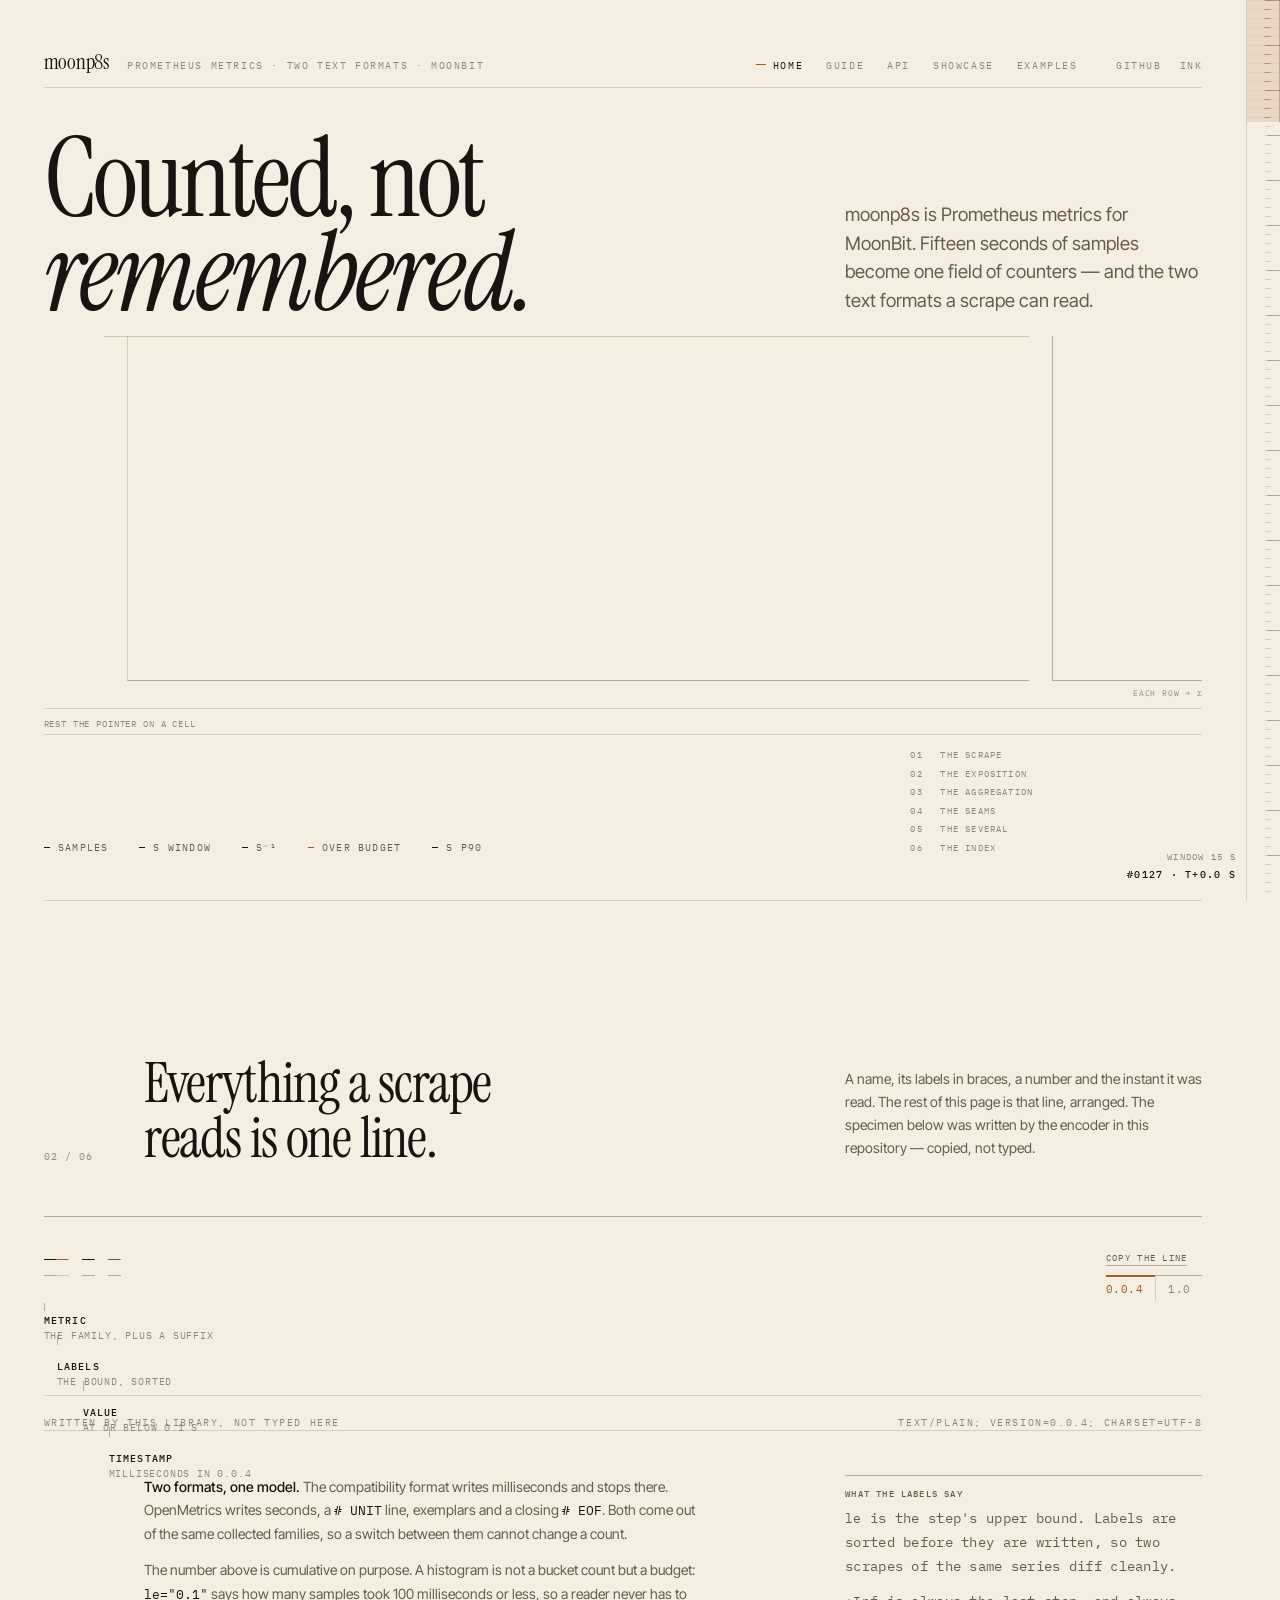
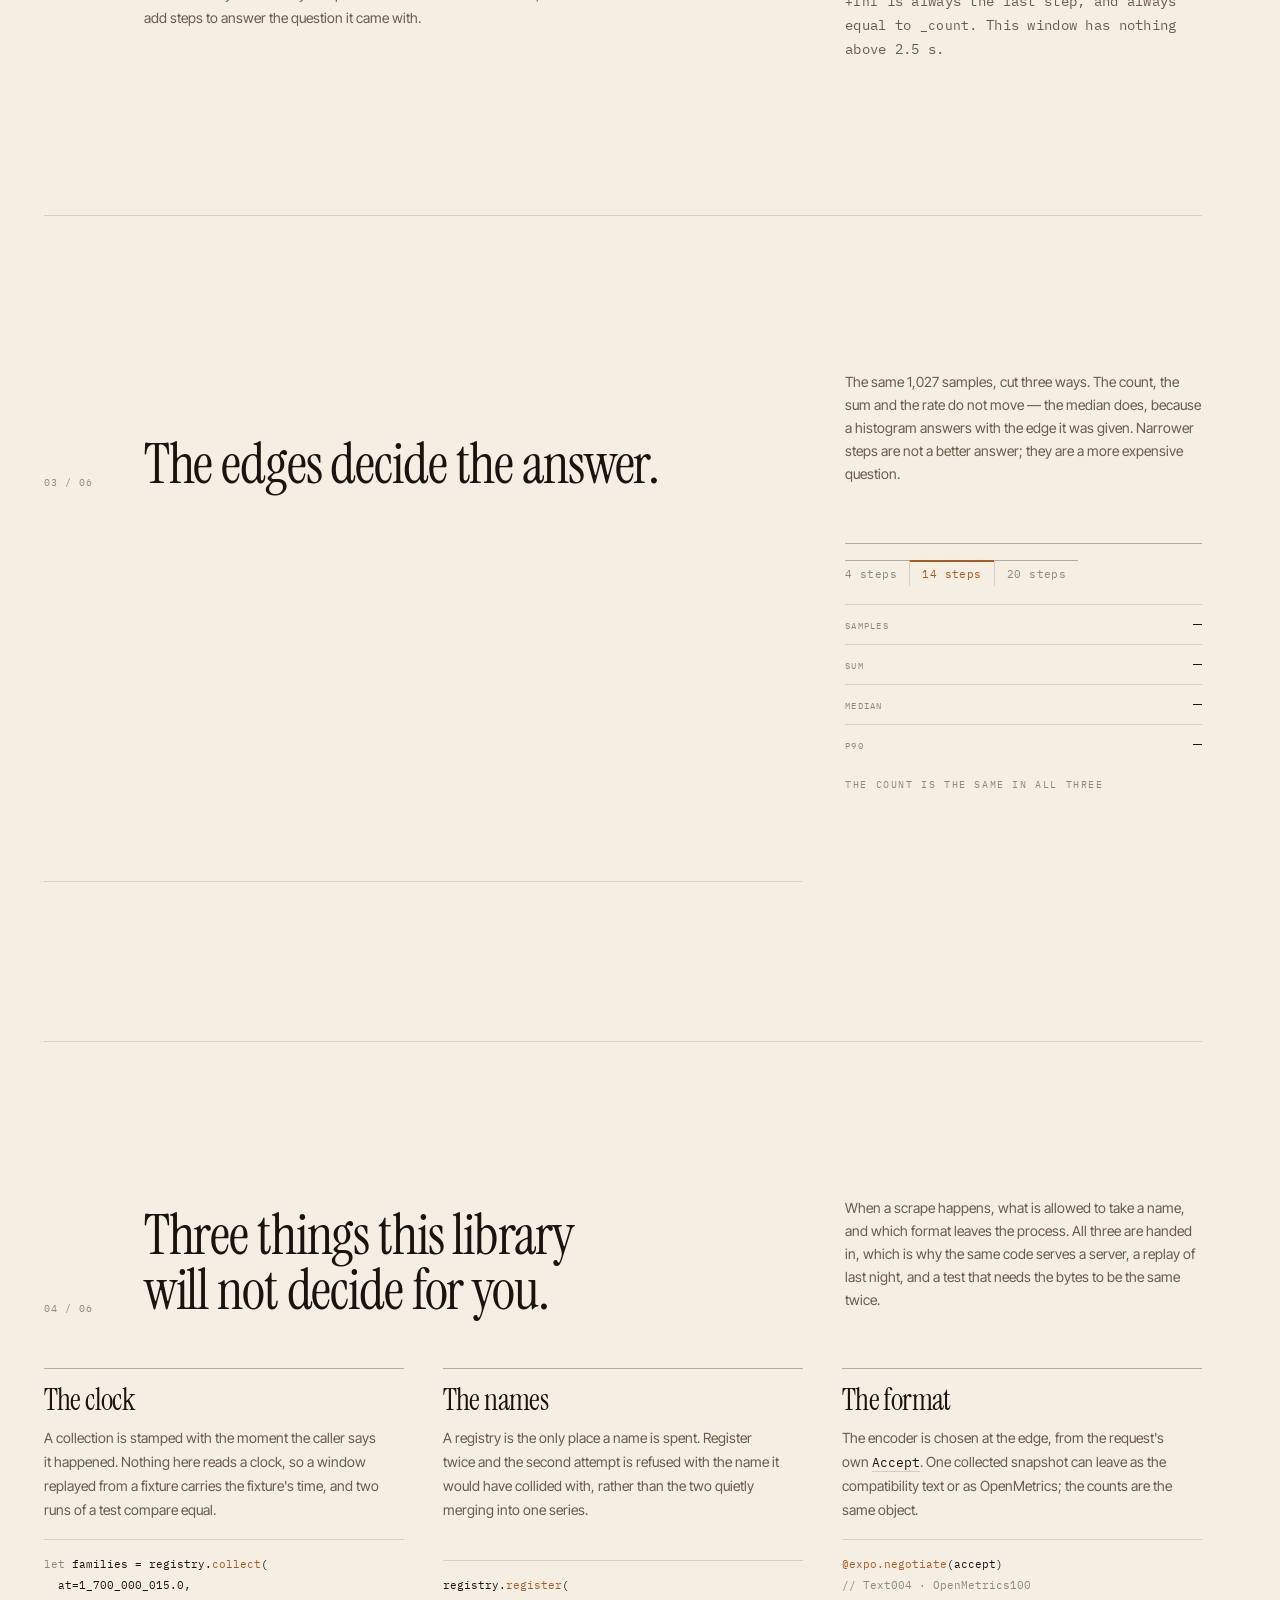
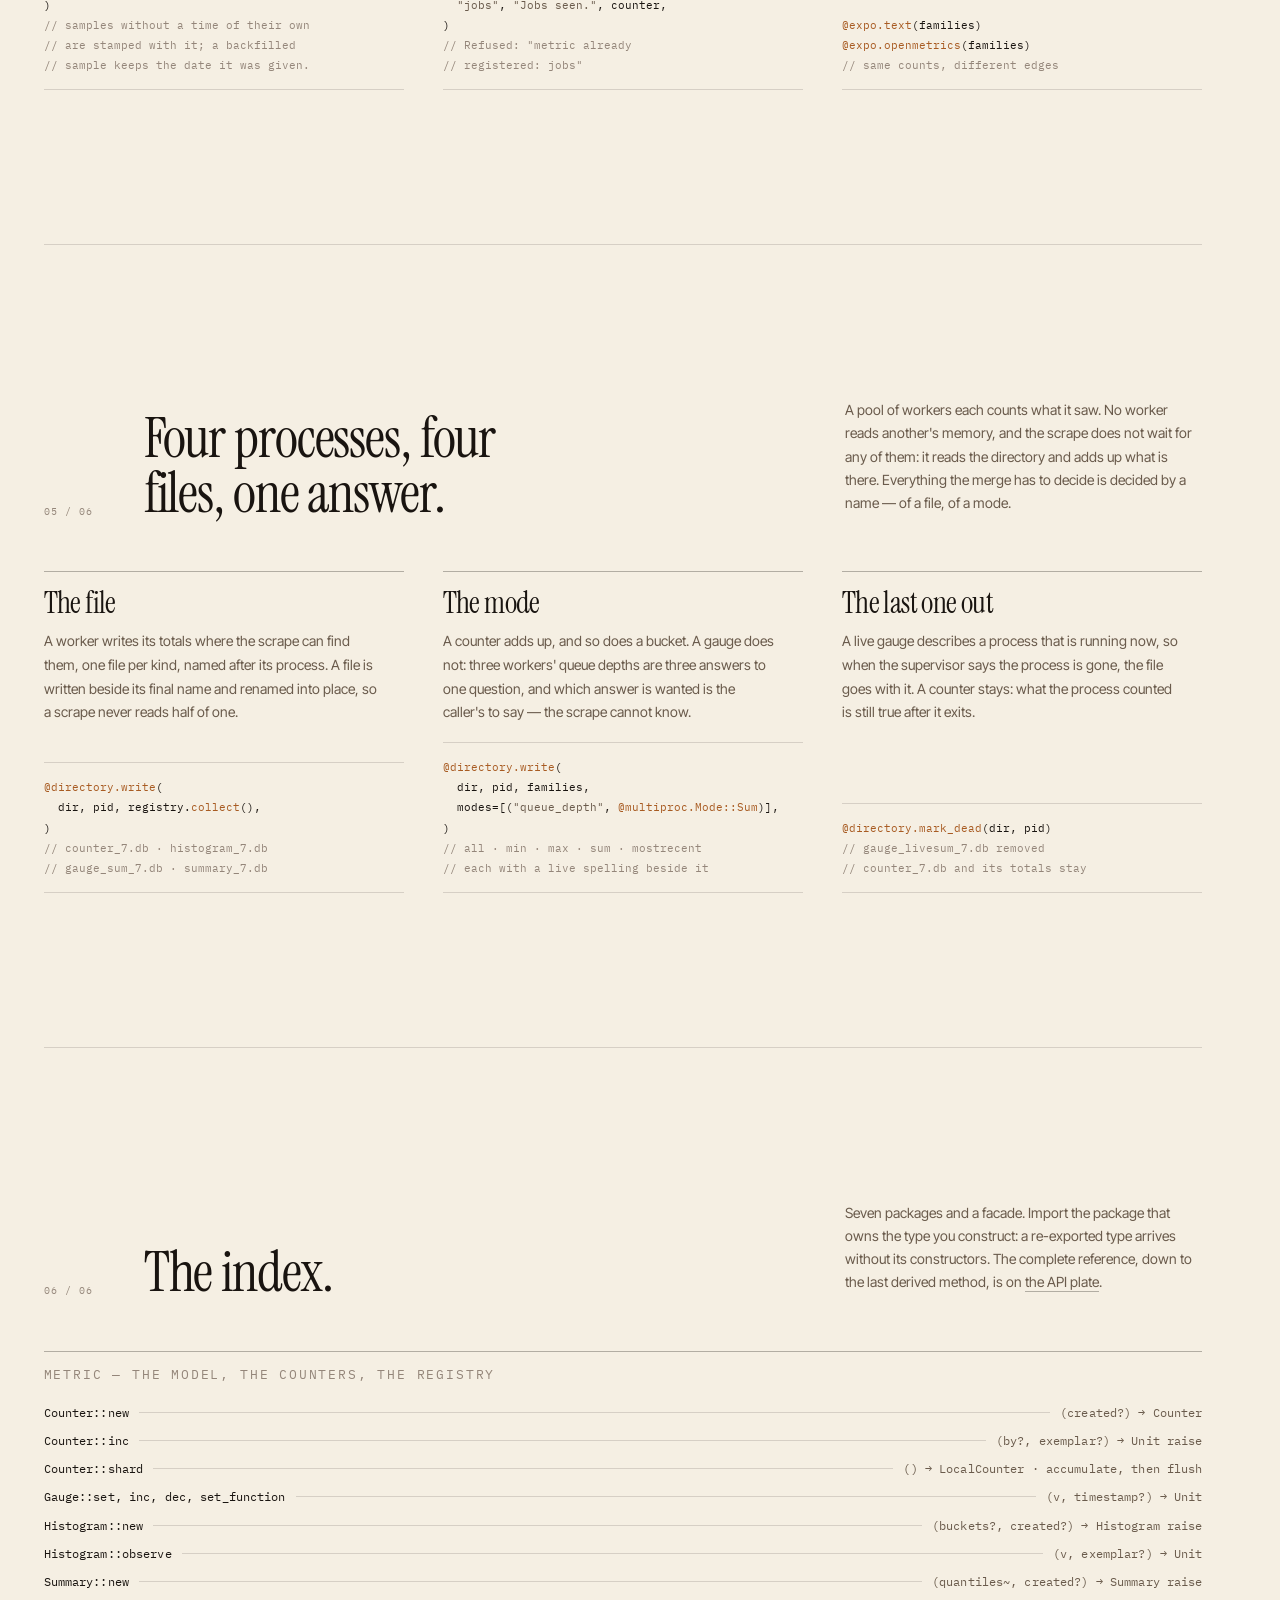
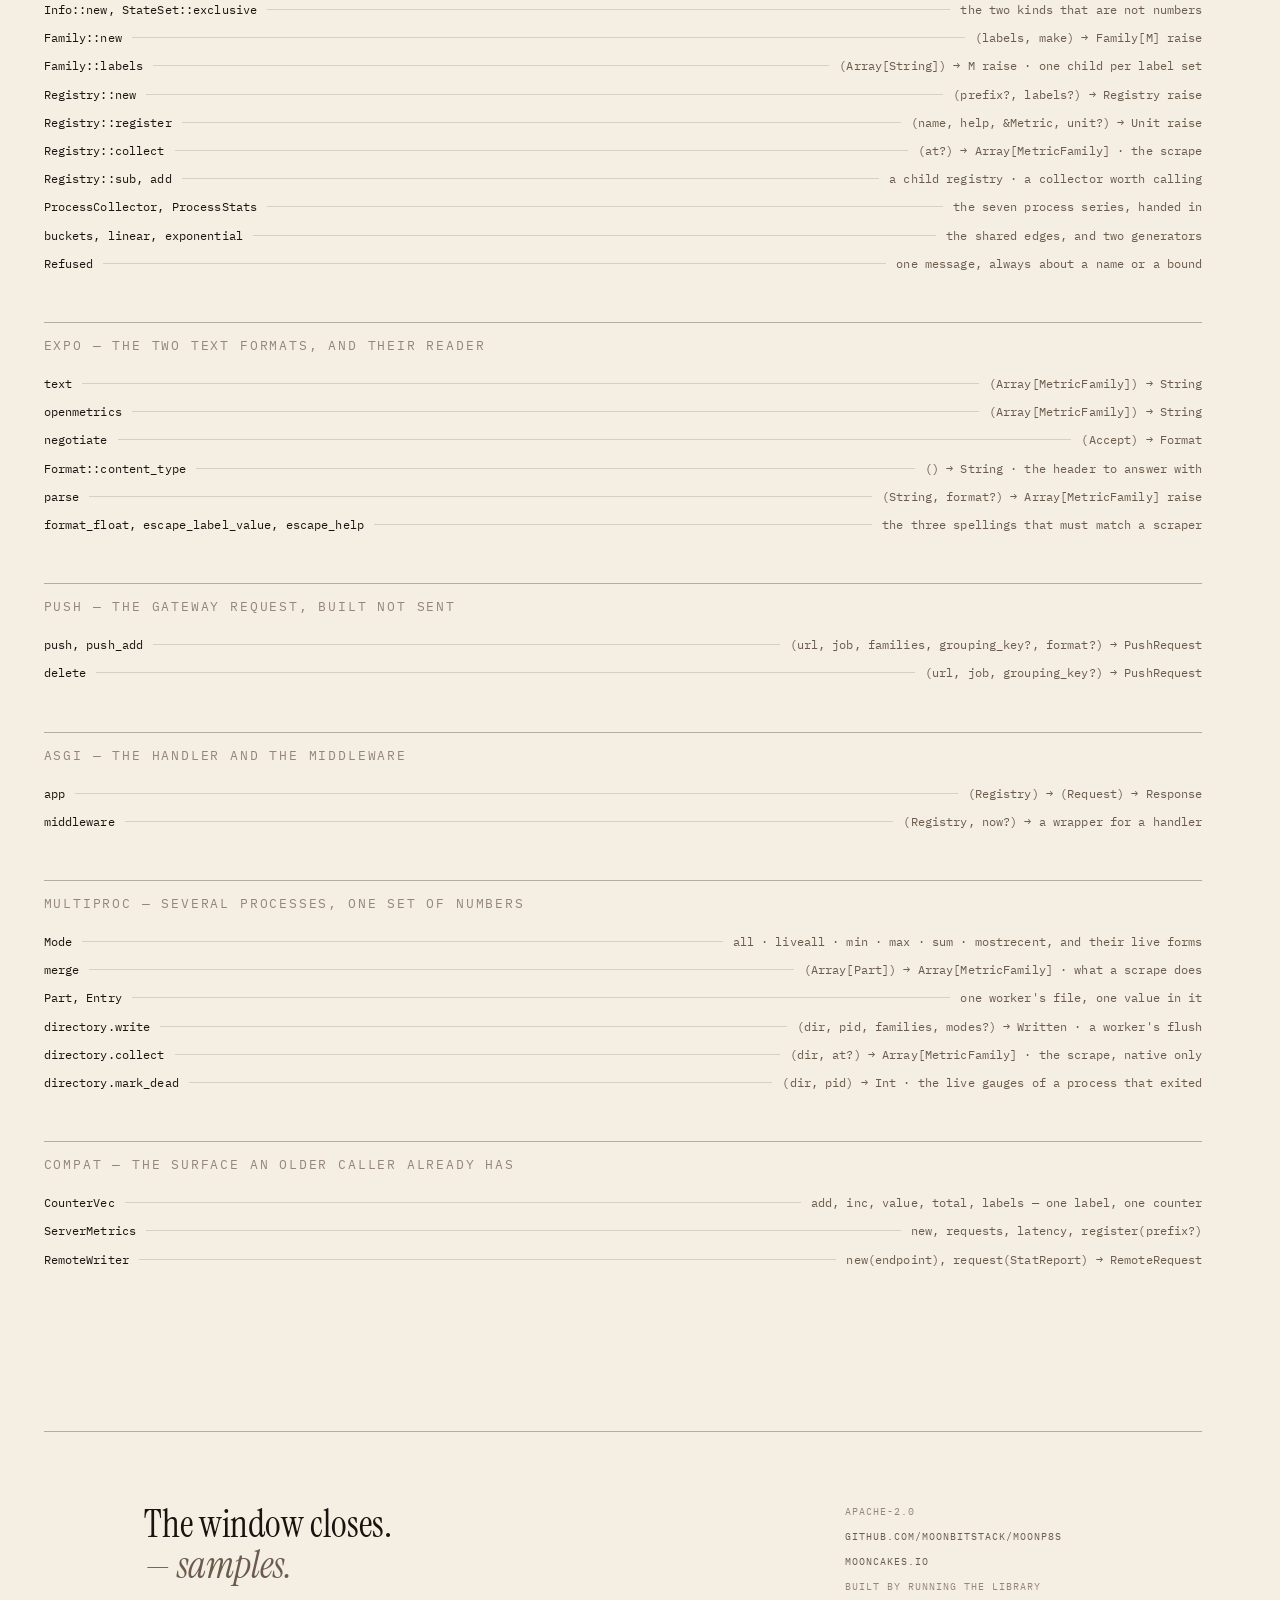
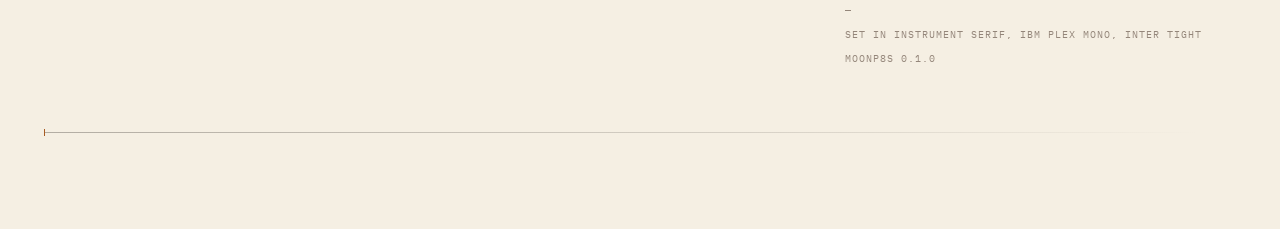
==== commit 691e10b0: "docs(moonp8s): the several processes, the new refusals, and a skill to use the library from. The she" ====
--- a/docs/index.html
+++ b/docs/index.html
@@ -112,14 +112,15 @@
             <a href="#plate-2"><span>02</span>the exposition</a>
             <a href="#plate-3"><span>03</span>the aggregation</a>
             <a href="#plate-4"><span>04</span>the seams</a>
-            <a href="#plate-5"><span>05</span>the index</a>
+            <a href="#plate-5"><span>05</span>the several</a>
+            <a href="#plate-6"><span>06</span>the index</a>
           </nav>
         </div>
       </header>
 
       <section class="plate" id="plate-2" data-ruler-section="the exposition">
         <div class="plate-head">
-          <span class="plate-no">02 / 05</span>
+          <span class="plate-no">02 / 06</span>
           <h2>Everything a scrape reads is one line.</h2>
           <p class="note">
             A name, its labels in braces, a number and the instant it was read. The
@@ -201,7 +202,7 @@
 
       <section class="plate" id="plate-3" data-ruler-section="the aggregation">
         <div class="plate-head">
-          <span class="plate-no">03 / 05</span>
+          <span class="plate-no">03 / 06</span>
           <h2>The edges decide the answer.</h2>
           <p class="note">
             The same 1,027 samples, cut three ways. The count, the sum and the rate do
@@ -240,7 +241,7 @@
 
       <section class="plate" id="plate-4" data-ruler-section="the seams">
         <div class="plate-head">
-          <span class="plate-no">04 / 05</span>
+          <span class="plate-no">04 / 06</span>
           <h2>Three things this library will not decide for you.</h2>
           <p class="note">
             When a scrape happens, what is allowed to take a name, and which format
@@ -297,12 +298,69 @@
         </div>
       </section>
 
-      <section class="plate" id="plate-5" data-ruler-section="the index">
+
+      <section class="plate" id="plate-5" data-ruler-section="the several">
         <div class="plate-head">
-          <span class="plate-no">05 / 05</span>
+          <span class="plate-no">05 / 06</span>
+          <h2>Four processes, four files, one answer.</h2>
+          <p class="note">
+            A pool of workers each counts what it saw. No worker reads another's
+            memory, and the scrape does not wait for any of them: it reads the
+            directory and adds up what is there. Everything the merge has to decide
+            is decided by a name — of a file, of a mode.
+          </p>
+        </div>
+        <div class="plate-body seams">
+          <div class="seam">
+            <h3>The file</h3>
+            <p>
+              A worker writes its totals where the scrape can find them, one file
+              per kind, named after its process. A file is written beside its final
+              name and renamed into place, so a scrape never reads half of one.
+            </p>
+            <!-- nocheck: a fragment, not a program -->
+            <pre><code><span class="a">@directory.write</span>(
+  dir, pid, registry.<span class="a">collect</span>(),
+)
+<span class="c">// counter_7.db · histogram_7.db
+// gauge_sum_7.db · summary_7.db</span></code></pre>
+          </div>
+          <div class="seam">
+            <h3>The mode</h3>
+            <p>
+              A counter adds up, and so does a bucket. A gauge does not: three
+              workers' queue depths are three answers to one question, and which
+              answer is wanted is the caller's to say — the scrape cannot know.
+            </p>
+            <!-- nocheck: a fragment, not a program -->
+            <pre><code><span class="a">@directory.write</span>(
+  dir, pid, families,
+  modes=[(<span class="s">"queue_depth"</span>, <span class="a">@multiproc.Mode::Sum</span>)],
+)
+<span class="c">// all · min · max · sum · mostrecent
+// each with a live spelling beside it</span></code></pre>
+          </div>
+          <div class="seam">
+            <h3>The last one out</h3>
+            <p>
+              A live gauge describes a process that is running now, so when the
+              supervisor says the process is gone, the file goes with it. A counter
+              stays: what the process counted is still true after it exits.
+            </p>
+            <!-- nocheck: a fragment, not a program -->
+            <pre><code><span class="a">@directory.mark_dead</span>(dir, pid)
+<span class="c">// gauge_livesum_7.db removed
+// counter_7.db and its totals stay</span></code></pre>
+          </div>
+        </div>
+      </section>
+
+      <section class="plate" id="plate-6" data-ruler-section="the index">
+        <div class="plate-head">
+          <span class="plate-no">06 / 06</span>
           <h2>The index.</h2>
           <p class="note">
-            Five packages and a facade. Import the package that owns the type you
+            Seven packages and a facade. Import the package that owns the type you
             construct: a re-exported type arrives without its constructors. The
             complete reference, down to the last derived method, is on
             <a href="api.html">the API plate</a>.
@@ -353,6 +411,16 @@
           </div>
 
           <div class="index-group">
+            <h3>multiproc — several processes, one set of numbers</h3>
+            <div class="index-row"><span class="name">Mode</span><span class="leader"></span><span class="sig">all · liveall · min · max · sum · mostrecent, and their live forms</span></div>
+            <div class="index-row"><span class="name">merge</span><span class="leader"></span><span class="sig">(Array[Part]) → Array[MetricFamily] · what a scrape does</span></div>
+            <div class="index-row"><span class="name">Part, Entry</span><span class="leader"></span><span class="sig">one worker's file, one value in it</span></div>
+            <div class="index-row"><span class="name">directory.write</span><span class="leader"></span><span class="sig">(dir, pid, families, modes?) → Written · a worker's flush</span></div>
+            <div class="index-row"><span class="name">directory.collect</span><span class="leader"></span><span class="sig">(dir, at?) → Array[MetricFamily] · the scrape, native only</span></div>
+            <div class="index-row"><span class="name">directory.mark_dead</span><span class="leader"></span><span class="sig">(dir, pid) → Int · the live gauges of a process that exited</span></div>
+          </div>
+
+          <div class="index-group">
             <h3>compat — the surface an older caller already has</h3>
             <div class="index-row"><span class="name">CounterVec</span><span class="leader"></span><span class="sig">add, inc, value, total, labels — one label, one counter</span></div>
             <div class="index-row"><span class="name">ServerMetrics</span><span class="leader"></span><span class="sig">new, requests, latency, register(prefix?)</span></div>
--- a/docs/style.css
+++ b/docs/style.css
@@ -86,18 +86,27 @@
     width: 0;
     height: 0;
   }
-  pre::-webkit-scrollbar {
+  pre::-webkit-scrollbar,
+  #expo-input::-webkit-scrollbar {
     width: 6px;
     height: 6px;
   }
-  pre::-webkit-scrollbar-track {
+  pre::-webkit-scrollbar-track,
+  #expo-input::-webkit-scrollbar-track {
     background: transparent;
   }
-  pre::-webkit-scrollbar-thumb {
+  pre::-webkit-scrollbar-thumb,
+  #expo-input::-webkit-scrollbar-thumb {
     background: var(--rule-strong);
     border-radius: 99px;
   }
-  pre:hover::-webkit-scrollbar-thumb {
+  pre::-webkit-scrollbar-corner,
+  #expo-input::-webkit-scrollbar-corner {
+    background: transparent;
+  }
+  pre:hover::-webkit-scrollbar-thumb,
+  #expo-input:hover::-webkit-scrollbar-thumb,
+  #expo-input:focus::-webkit-scrollbar-thumb {
     background: var(--ink-faint);
   }
 }
@@ -106,7 +115,8 @@
   html {
     scrollbar-width: none;
   }
-  pre {
+  pre,
+  #expo-input {
     scrollbar-width: thin;
     scrollbar-color: var(--rule-strong) transparent;
   }
@@ -150,7 +160,14 @@
 .marginalia,
 .facts,
 .lab-hint,
-.lab-send {
+.lab-send,
+.doc-toc,
+.api-toc,
+.api-count,
+.api-hint,
+.api-filter-wrap label,
+.presets,
+.stops {
   -webkit-user-select: none;
   user-select: none;
 }
@@ -2148,7 +2165,7 @@
   line-height: 1.75;
   color: var(--ink);
   outline: none;
-  resize: vertical;
+  resize: none;
   transition: border-color 160ms ease;
 }
 
@@ -2418,6 +2435,74 @@
 }
 
 @media (width <= 980px) {
+  /* An inner plate folds to one column: the number, the prose, the aside. */
+  .page-kicker,
+  .page-title,
+  .page-lede,
+  .page-facts {
+    grid-column: 1 / -1;
+  }
+  .page-kicker {
+    padding-bottom: 14px;
+  }
+  .page-lede {
+    margin-top: 18px;
+    padding-bottom: 0;
+  }
+  .page-facts {
+    margin-top: 24px;
+  }
+  .doc-mark {
+    grid-column: 1 / -1;
+    flex-direction: row;
+    align-items: baseline;
+    gap: 12px;
+    padding-bottom: 10px;
+    padding-top: 0;
+  }
+  .doc-body,
+  .doc-aside {
+    grid-column: 1 / -1;
+  }
+  .doc-aside {
+    margin-top: 26px;
+  }
+  .doc-toc {
+    grid-template-columns: repeat(2, minmax(0, 1fr));
+    gap: 0 24px;
+  }
+  .api-contents {
+    grid-column: 1 / -1;
+    position: static;
+    display: block;
+    padding-bottom: 18px;
+  }
+  .api-toc {
+    flex-direction: row;
+    flex-wrap: wrap;
+    gap: 2px 22px;
+  }
+  .api-toc a {
+    gap: 6px;
+  }
+  .api-hint {
+    display: none;
+  }
+  .api-packages {
+    grid-column: 1 / -1;
+  }
+  .api-package-head {
+    grid-template-columns: minmax(0, 1fr);
+  }
+  .api-package-head .plate-no,
+  .api-package-head h2,
+  .api-package-head code,
+  .api-package-head p {
+    grid-column: 1 / -1;
+  }
+  .api-package-head code {
+    text-align: left;
+  }
   .seams {
     grid-template-columns: minmax(0, 1fr);
   }
@@ -2497,6 +2582,16 @@
     padding-top: 9px;
     border-top: 1px solid var(--rule);
   }
+  .nav {
+    flex-wrap: wrap;
+    row-gap: 8px;
+  }
+  .doc-toc {
+    grid-template-columns: minmax(0, 1fr);
+  }
+  .foot {
+    padding-right: 0;
+  }
   .field {
     grid-template-columns: 44px minmax(0, 1fr) 70px;
     gap: 0 8px;
@@ -2506,8 +2601,8 @@
     gap: 0 8px;
   }
   .row-labels span {
-    font-size: 6.5px;
-    padding-right: 5px;
+    font-size: 7.5px;
+    padding-right: 6px;
   }
   .cell i {
     height: 5px;
@@ -2612,6 +2707,23 @@
 }
 
 @media (width <= 640px) {
+  /* Fifteen labels have to stay readable in a field that still holds fifteen rows:
+     the sizes come down, but not to a hairline. */
+  .row-labels span {
+    font-size: 9px;
+    letter-spacing: -0.02em;
+    padding-right: 5px;
+  }
+  .field {
+    grid-template-columns: 52px minmax(0, 1fr) 64px;
+  }
+  .field-axis {
+    grid-template-columns: 52px minmax(0, 1fr) 64px;
+  }
+  .budget-rule {
+    left: 52px;
+    right: calc(64px + 8px);
+  }
   .display {
     font-size: clamp(42px, 14vw, 72px);
   }
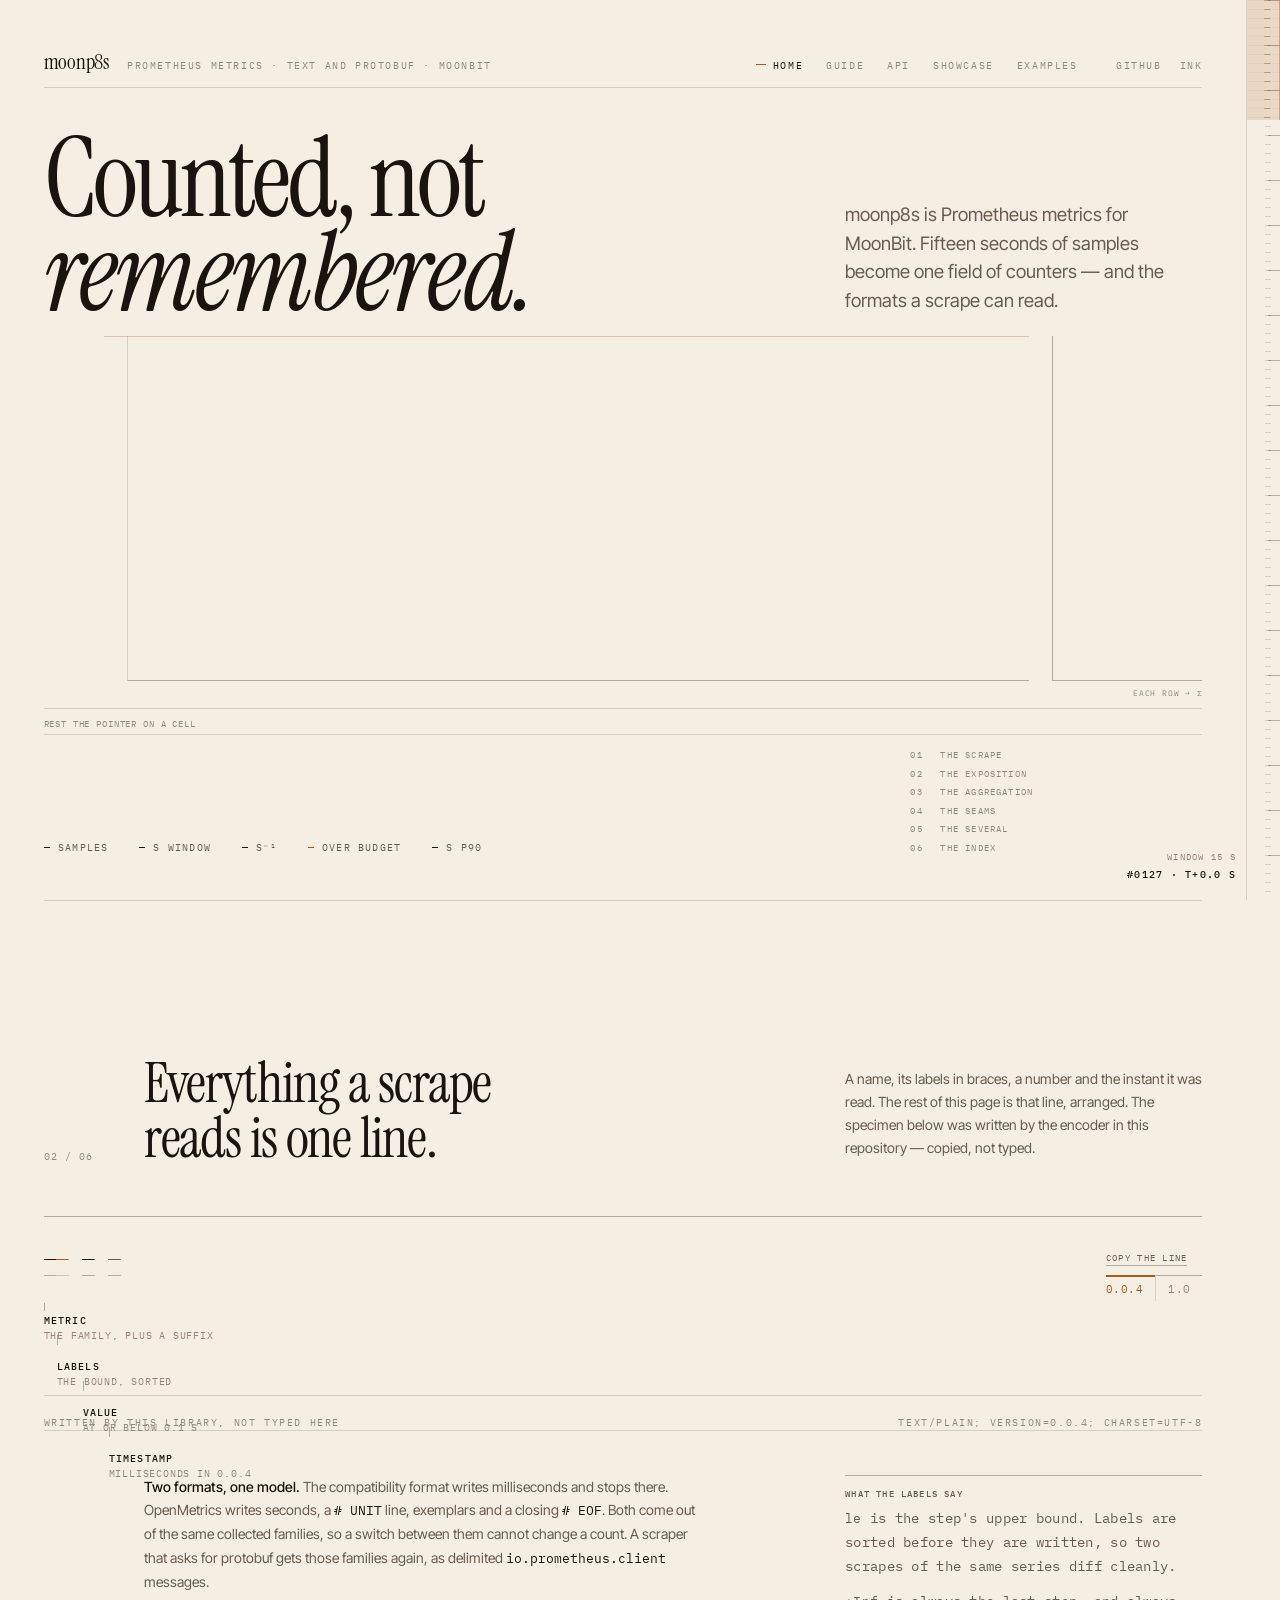
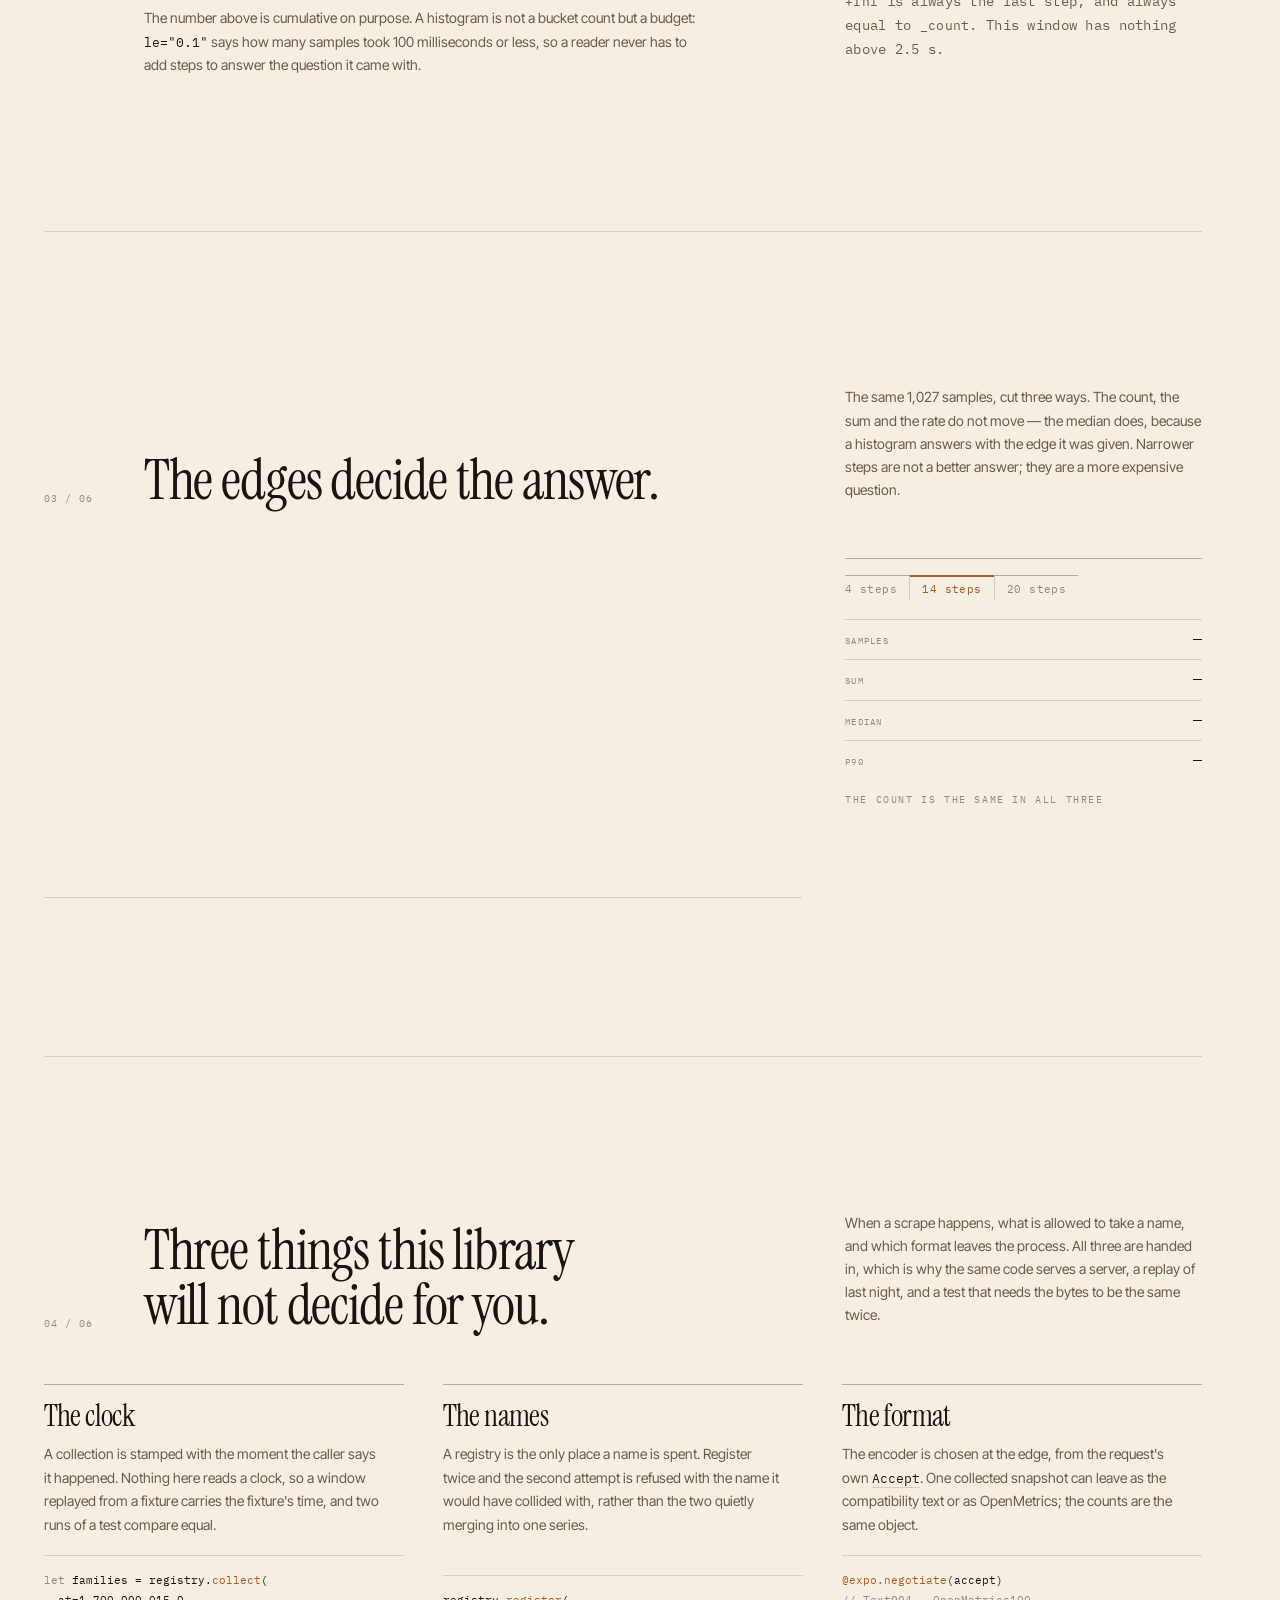
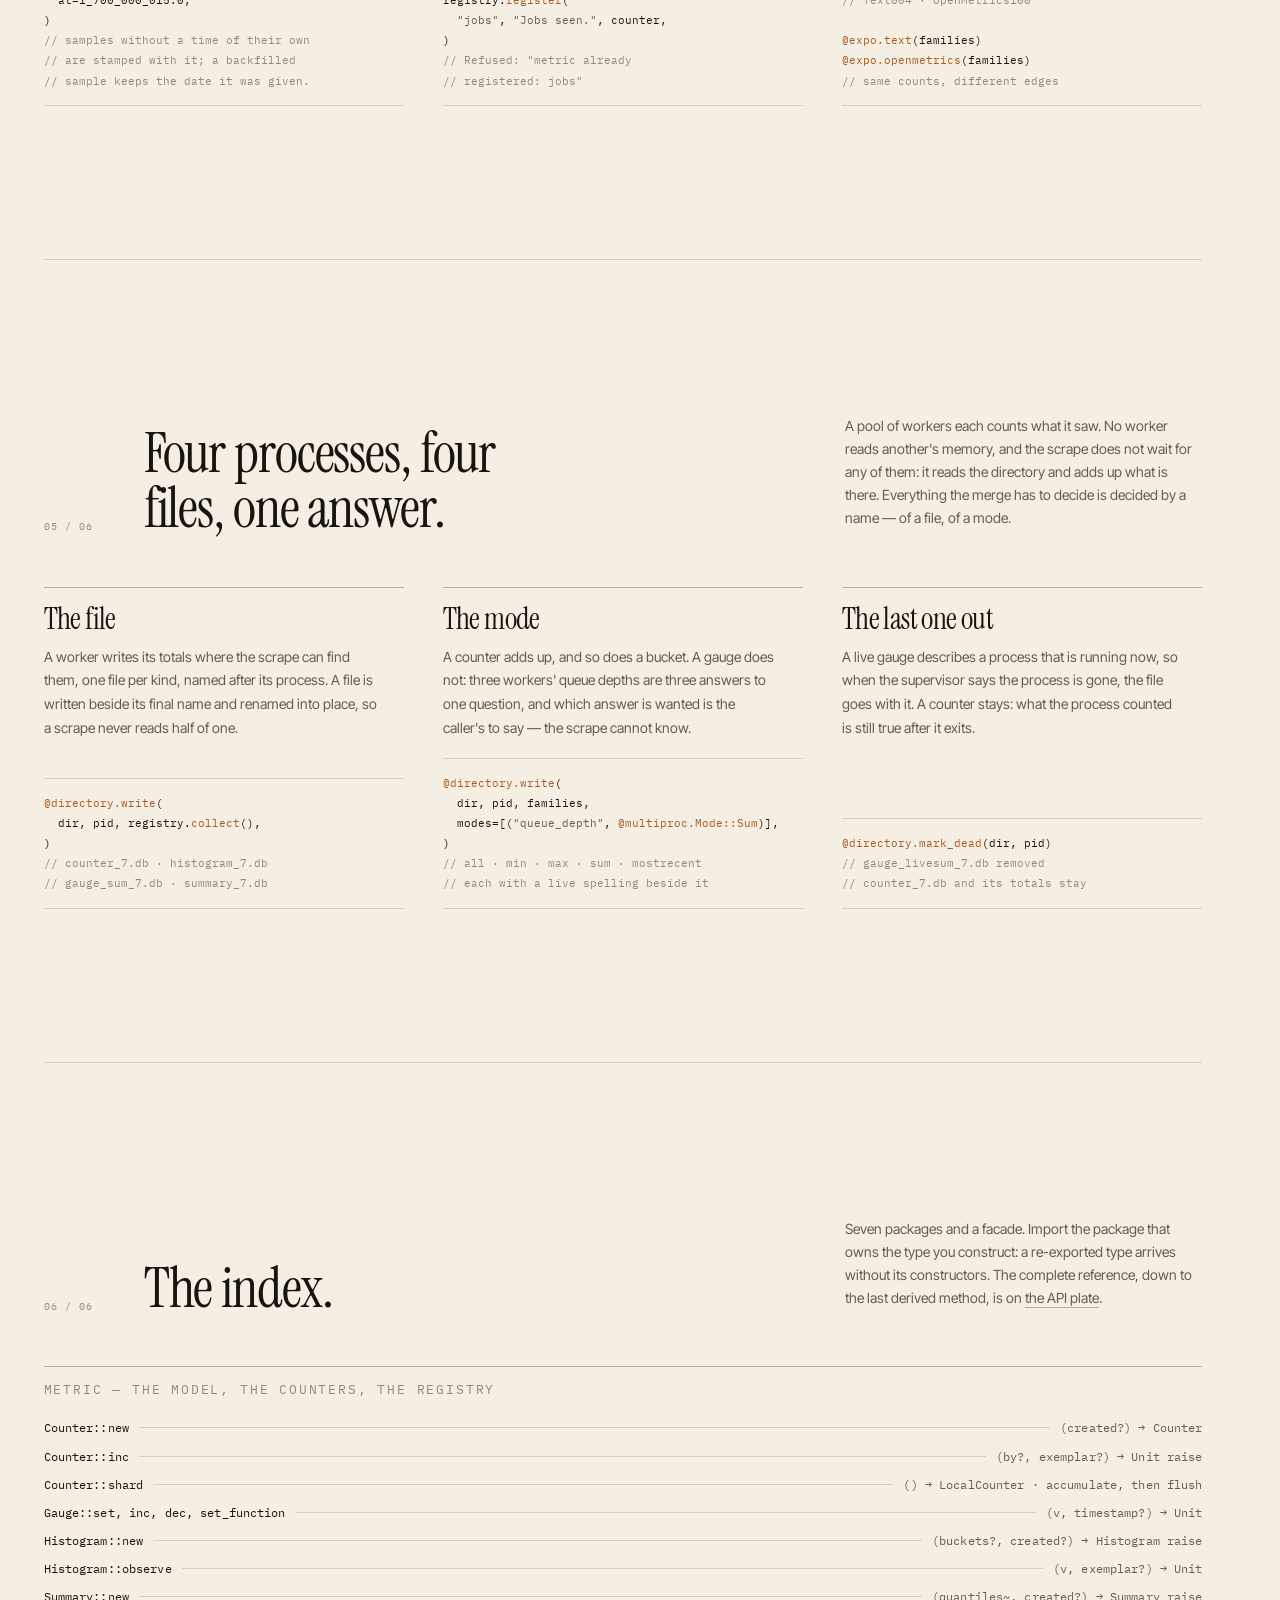
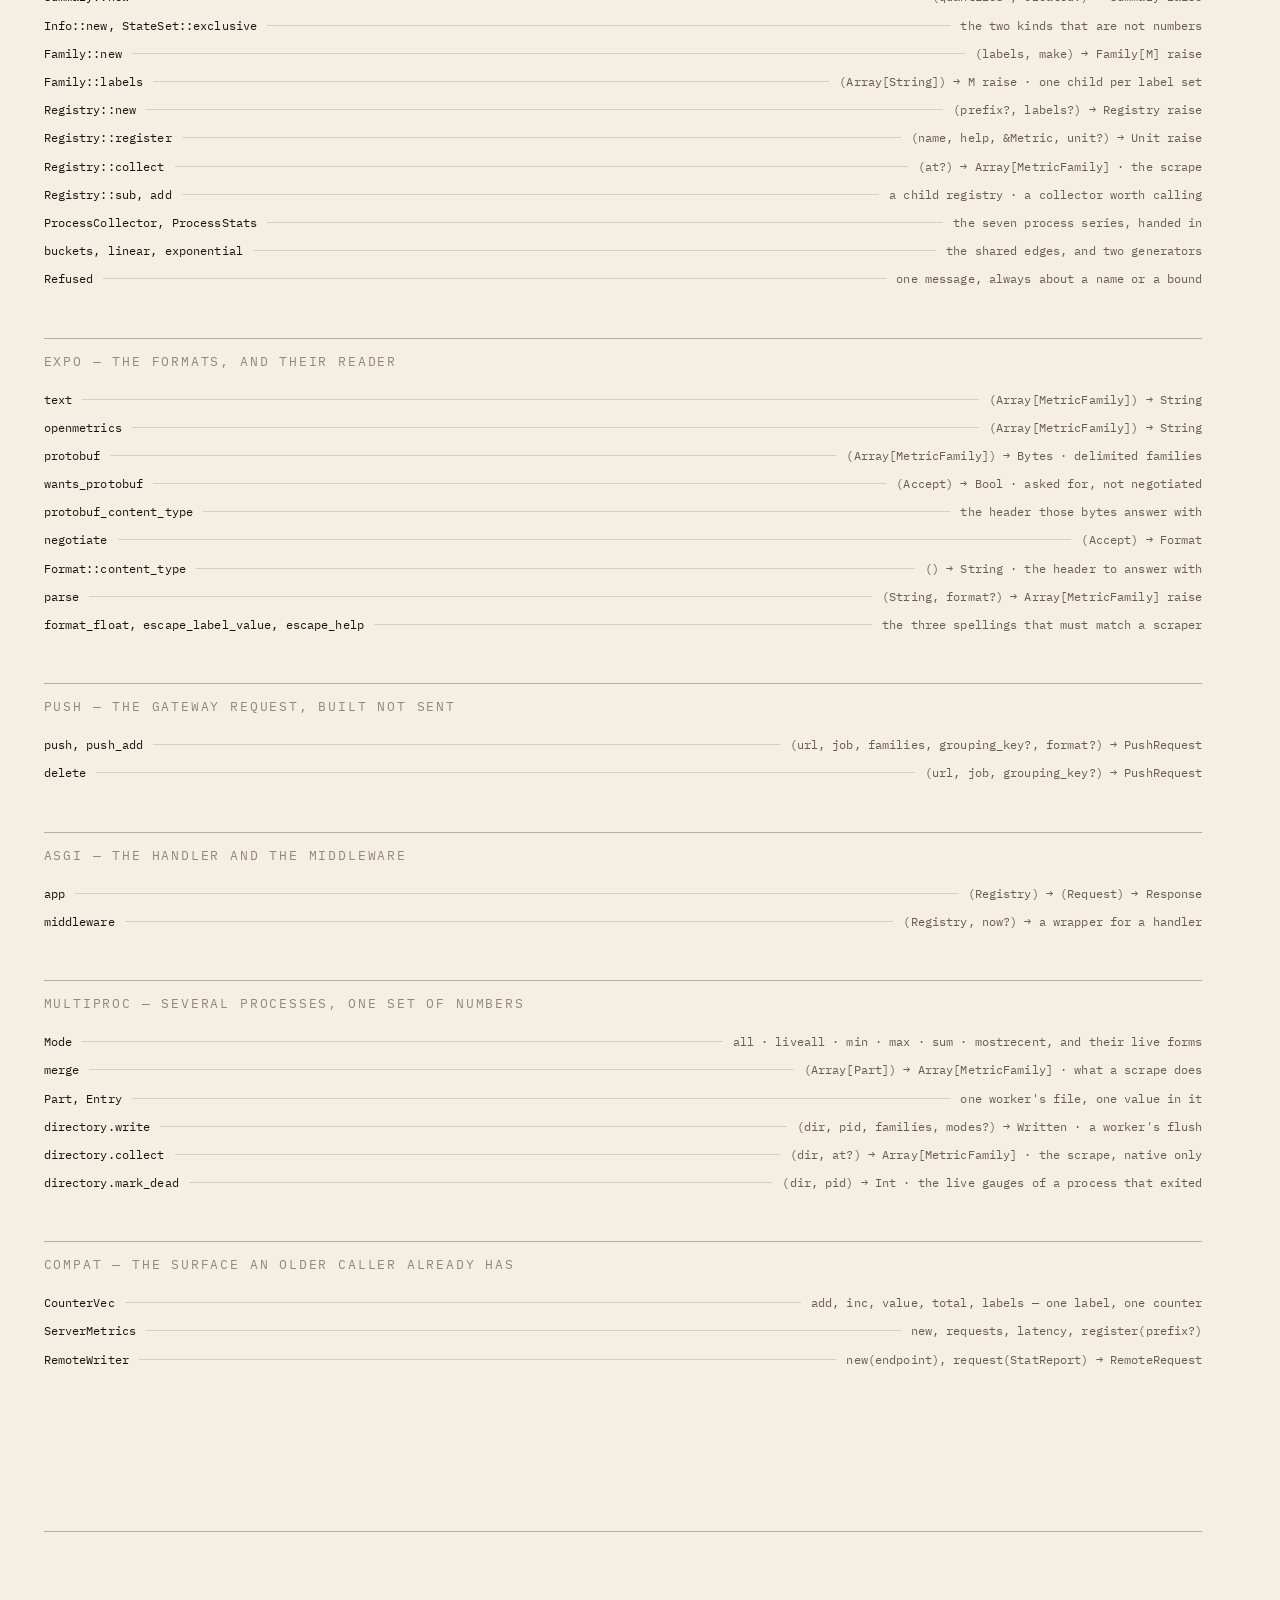
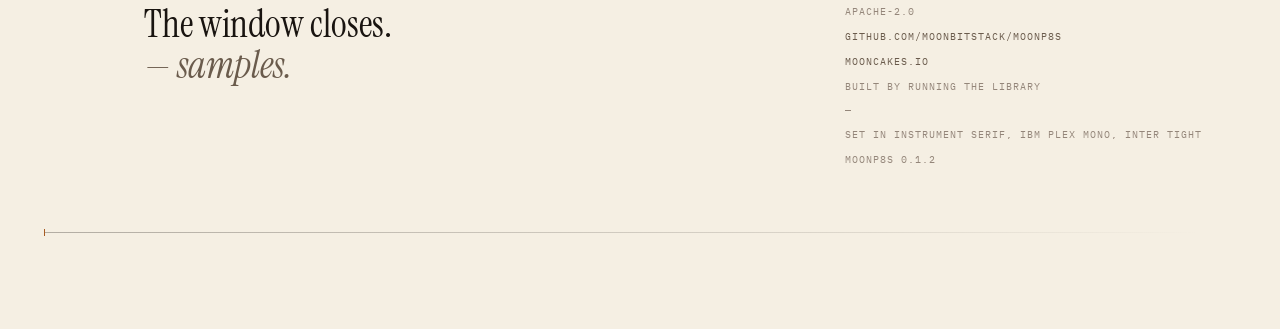
==== commit bbb53d94: "docs(moonp8s): the protobuf body on the site, and a limit that is real. The guide still said the two" ====
--- a/docs/index.html
+++ b/docs/index.html
@@ -52,7 +52,7 @@
           <span class="brand">
             <a class="wordmark" href="./">moonp8s</a>
             <span class="marginalia wide-only"
-              >Prometheus metrics · two text formats · MoonBit</span
+              >Prometheus metrics · text and protobuf · MoonBit</span
             >
             <span class="marginalia narrow-only">Prometheus · MoonBit</span>
           </span>
@@ -75,8 +75,7 @@
           <h1 class="display">Counted, not<br /><em>remembered.</em></h1>
           <p class="lede">
             moonp8s is Prometheus metrics for MoonBit. Fifteen seconds of samples
-            become one field of counters — and the two text formats a scrape can
-            read.
+            become one field of counters — and the formats a scrape can read.
           </p>
         </div>
 
@@ -175,7 +174,9 @@
                 milliseconds and stops there. OpenMetrics writes seconds, a
                 <code># UNIT</code> line, exemplars and a closing <code># EOF</code>.
                 Both come out of the same collected families, so a switch between
-                them cannot change a count.
+                them cannot change a count. A scraper that asks for protobuf gets
+                those families again, as delimited <code>io.prometheus.client</code>
+                messages.
               </p>
               <p>
                 The number above is cumulative on purpose. A histogram is not a
@@ -389,9 +390,12 @@
           </div>
 
           <div class="index-group">
-            <h3>expo — the two text formats, and their reader</h3>
+            <h3>expo — the formats, and their reader</h3>
             <div class="index-row"><span class="name">text</span><span class="leader"></span><span class="sig">(Array[MetricFamily]) → String</span></div>
             <div class="index-row"><span class="name">openmetrics</span><span class="leader"></span><span class="sig">(Array[MetricFamily]) → String</span></div>
+            <div class="index-row"><span class="name">protobuf</span><span class="leader"></span><span class="sig">(Array[MetricFamily]) → Bytes · delimited families</span></div>
+            <div class="index-row"><span class="name">wants_protobuf</span><span class="leader"></span><span class="sig">(Accept) → Bool · asked for, not negotiated</span></div>
+            <div class="index-row"><span class="name">protobuf_content_type</span><span class="leader"></span><span class="sig">the header those bytes answer with</span></div>
             <div class="index-row"><span class="name">negotiate</span><span class="leader"></span><span class="sig">(Accept) → Format</span></div>
             <div class="index-row"><span class="name">Format::content_type</span><span class="leader"></span><span class="sig">() → String · the header to answer with</span></div>
             <div class="index-row"><span class="name">parse</span><span class="leader"></span><span class="sig">(String, format?) → Array[MetricFamily] raise</span></div>
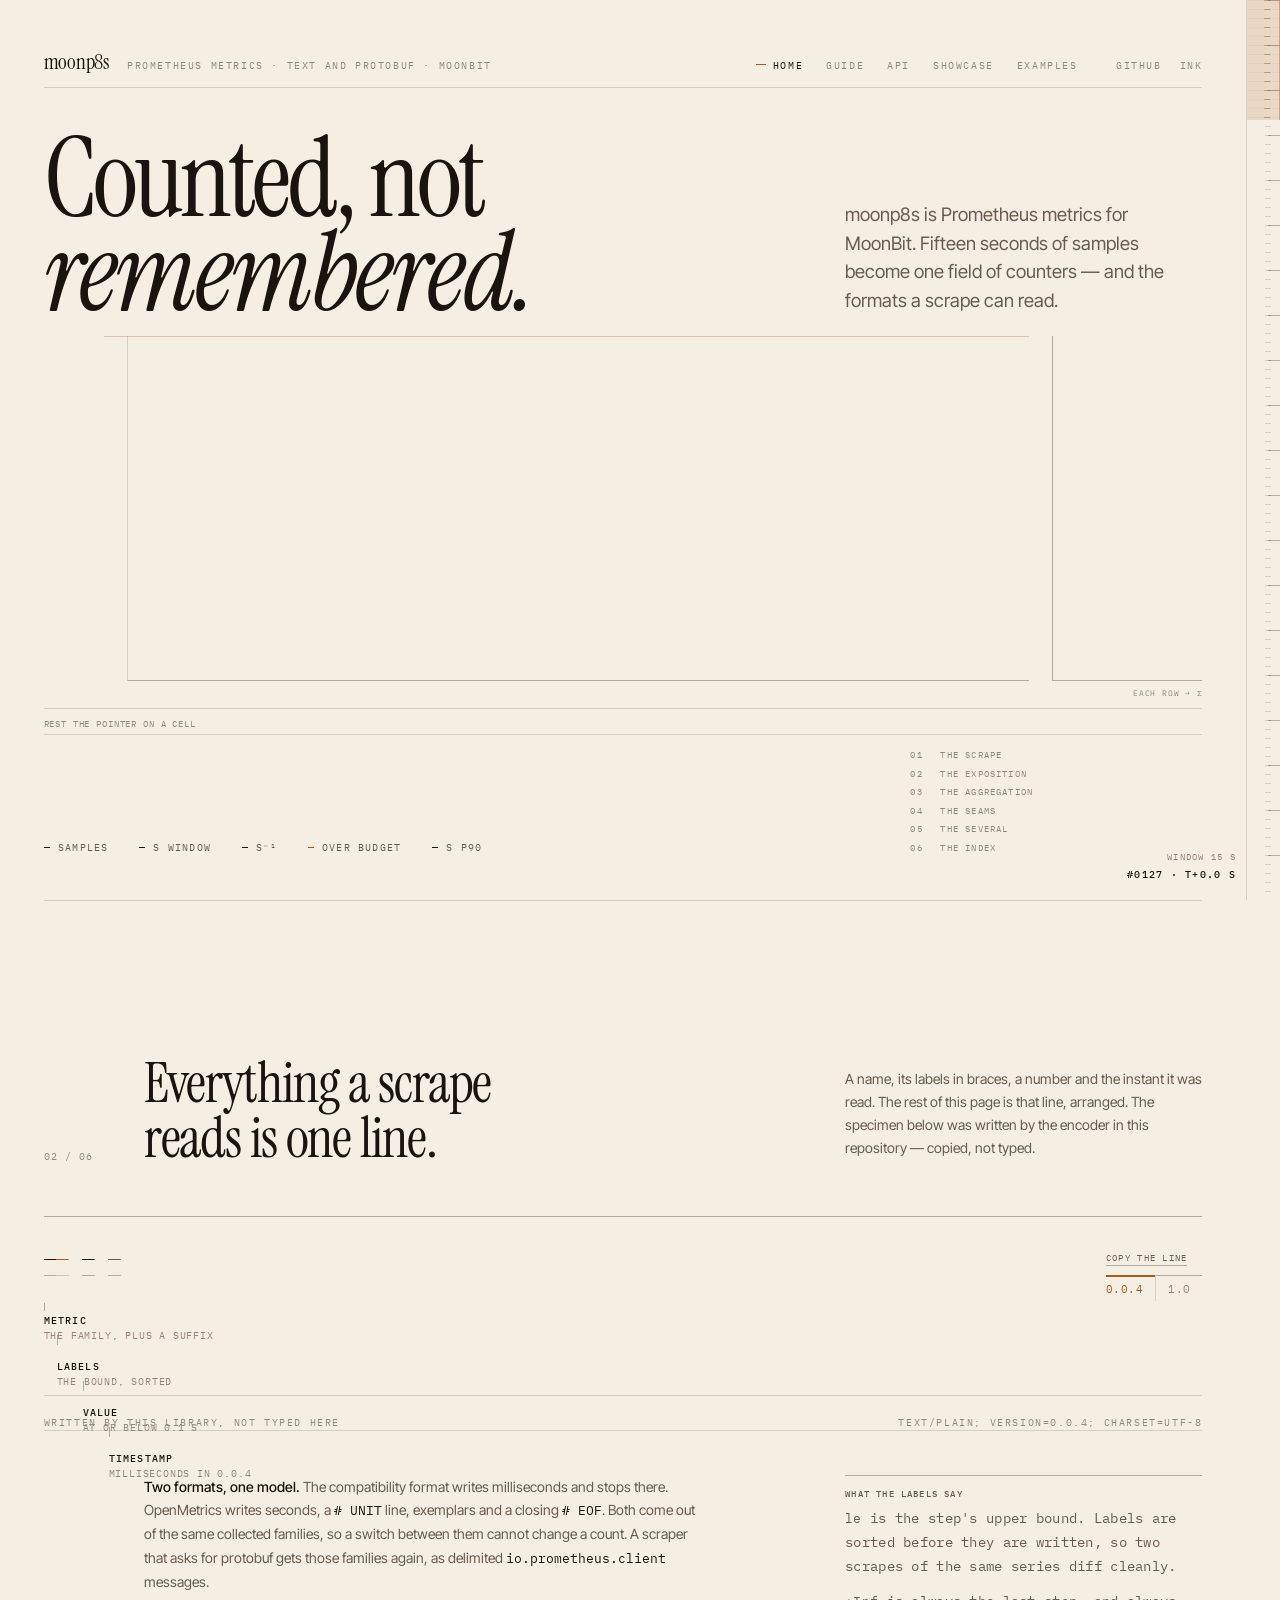
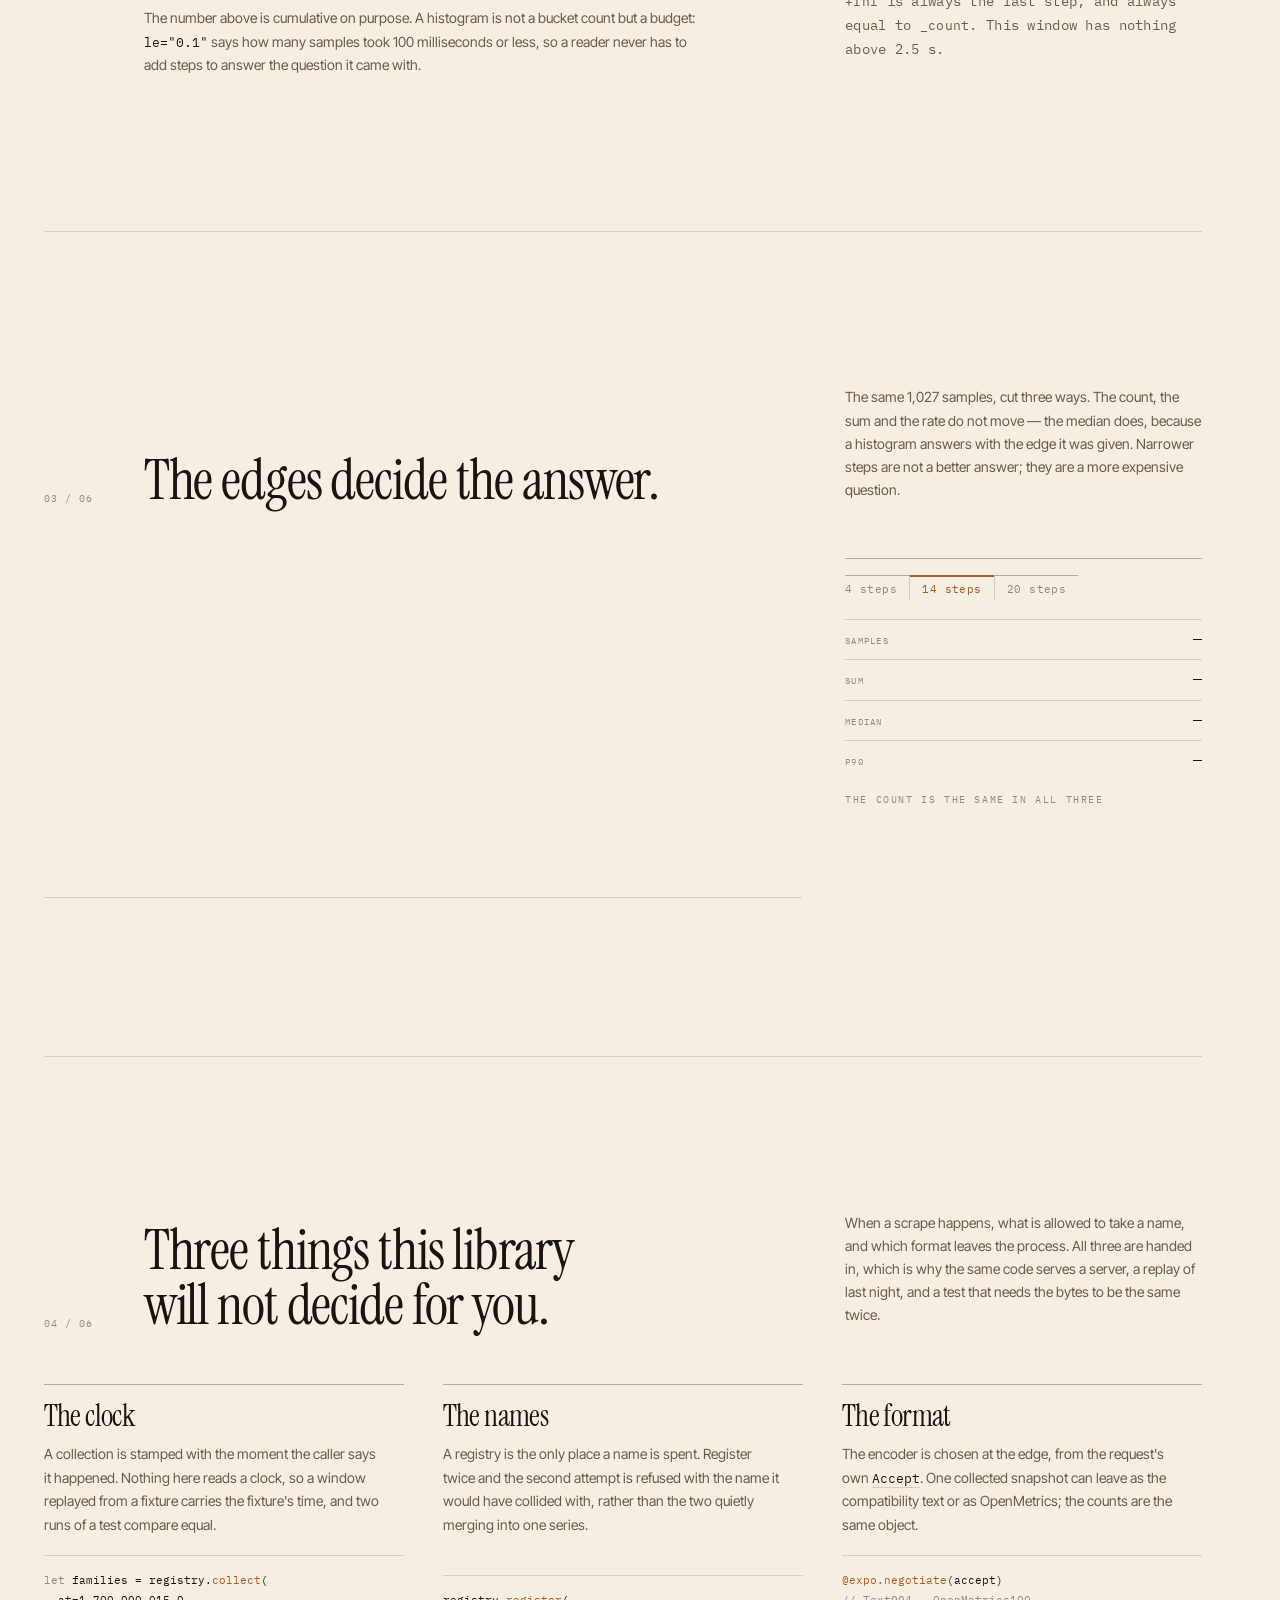
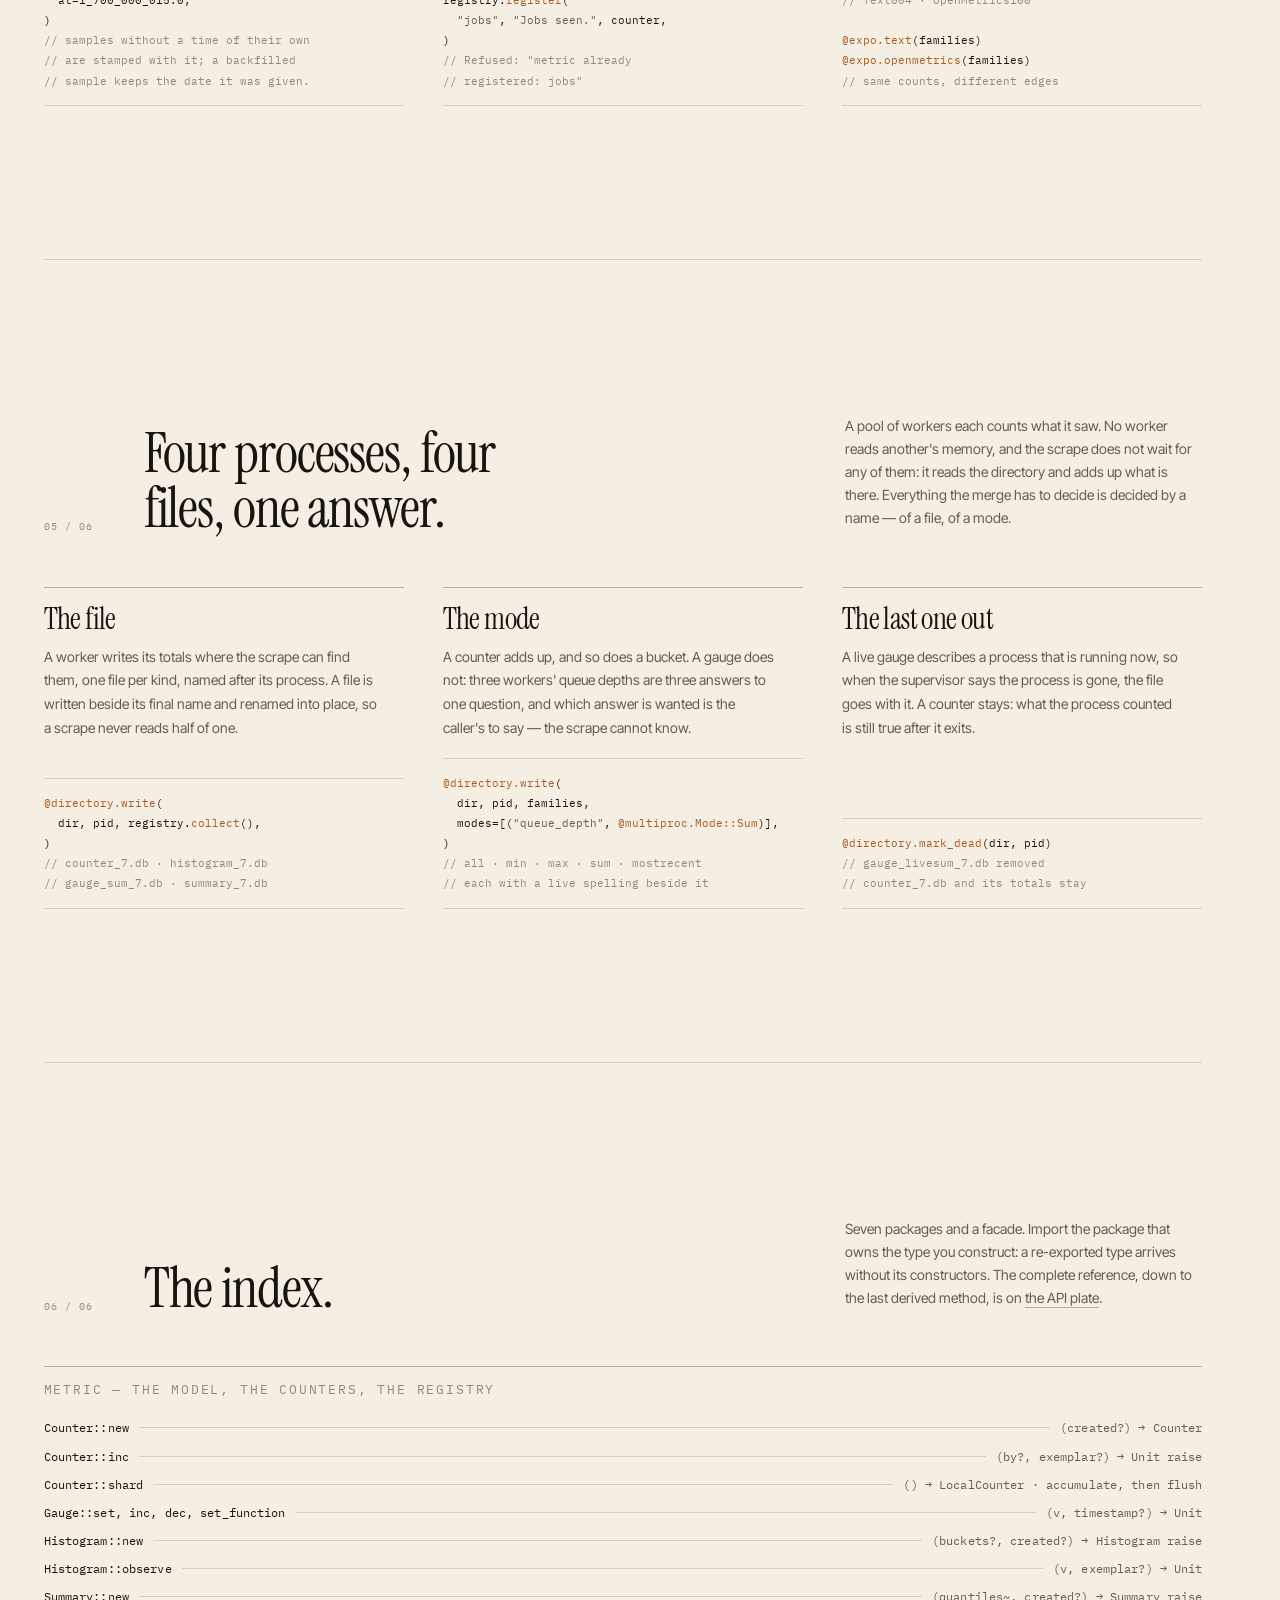
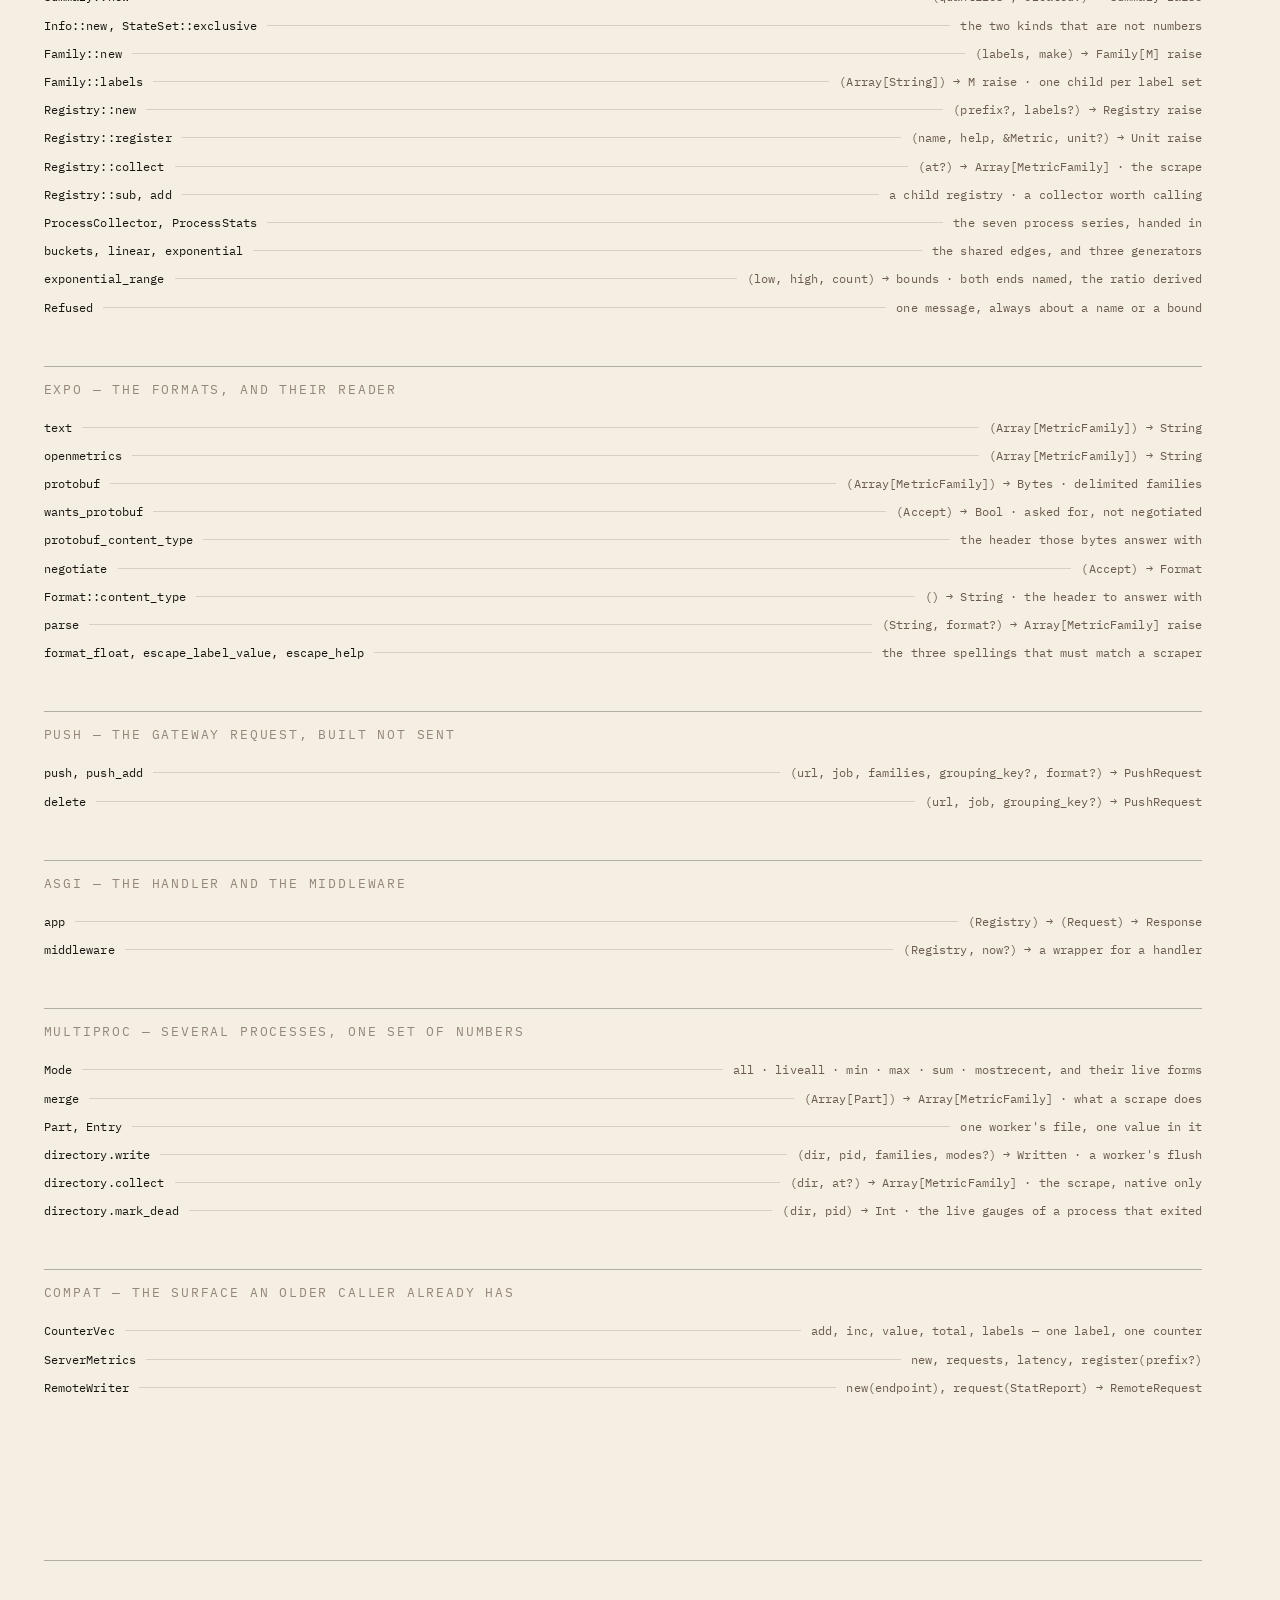
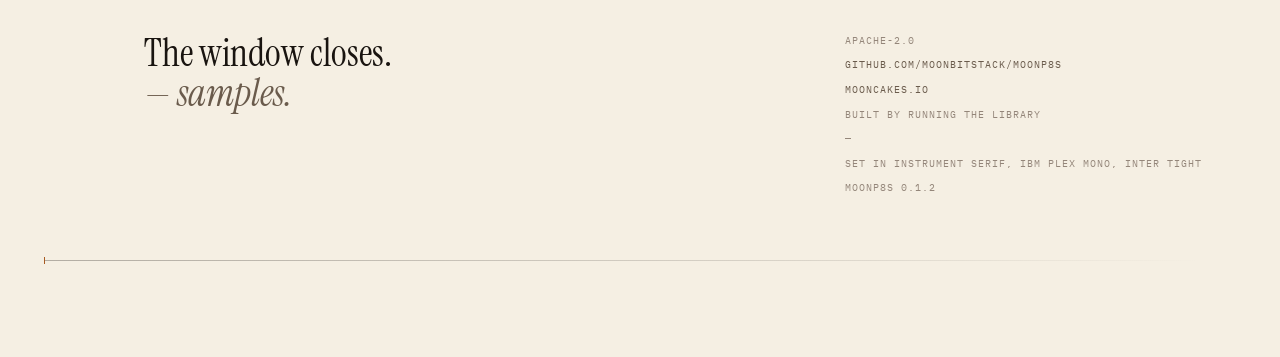
==== commit 298145ac: "feat(moonp8s): exponential_range, bounds from the two ends of a span. A histogram's edges are the an" ====
--- a/docs/index.html
+++ b/docs/index.html
@@ -385,7 +385,8 @@
             <div class="index-row"><span class="name">Registry::collect</span><span class="leader"></span><span class="sig">(at?) → Array[MetricFamily] · the scrape</span></div>
             <div class="index-row"><span class="name">Registry::sub, add</span><span class="leader"></span><span class="sig">a child registry · a collector worth calling</span></div>
             <div class="index-row"><span class="name">ProcessCollector, ProcessStats</span><span class="leader"></span><span class="sig">the seven process series, handed in</span></div>
-            <div class="index-row"><span class="name">buckets, linear, exponential</span><span class="leader"></span><span class="sig">the shared edges, and two generators</span></div>
+            <div class="index-row"><span class="name">buckets, linear, exponential</span><span class="leader"></span><span class="sig">the shared edges, and three generators</span></div>
+            <div class="index-row"><span class="name">exponential_range</span><span class="leader"></span><span class="sig">(low, high, count) → bounds · both ends named, the ratio derived</span></div>
             <div class="index-row"><span class="name">Refused</span><span class="leader"></span><span class="sig">one message, always about a name or a bound</span></div>
           </div>
 
